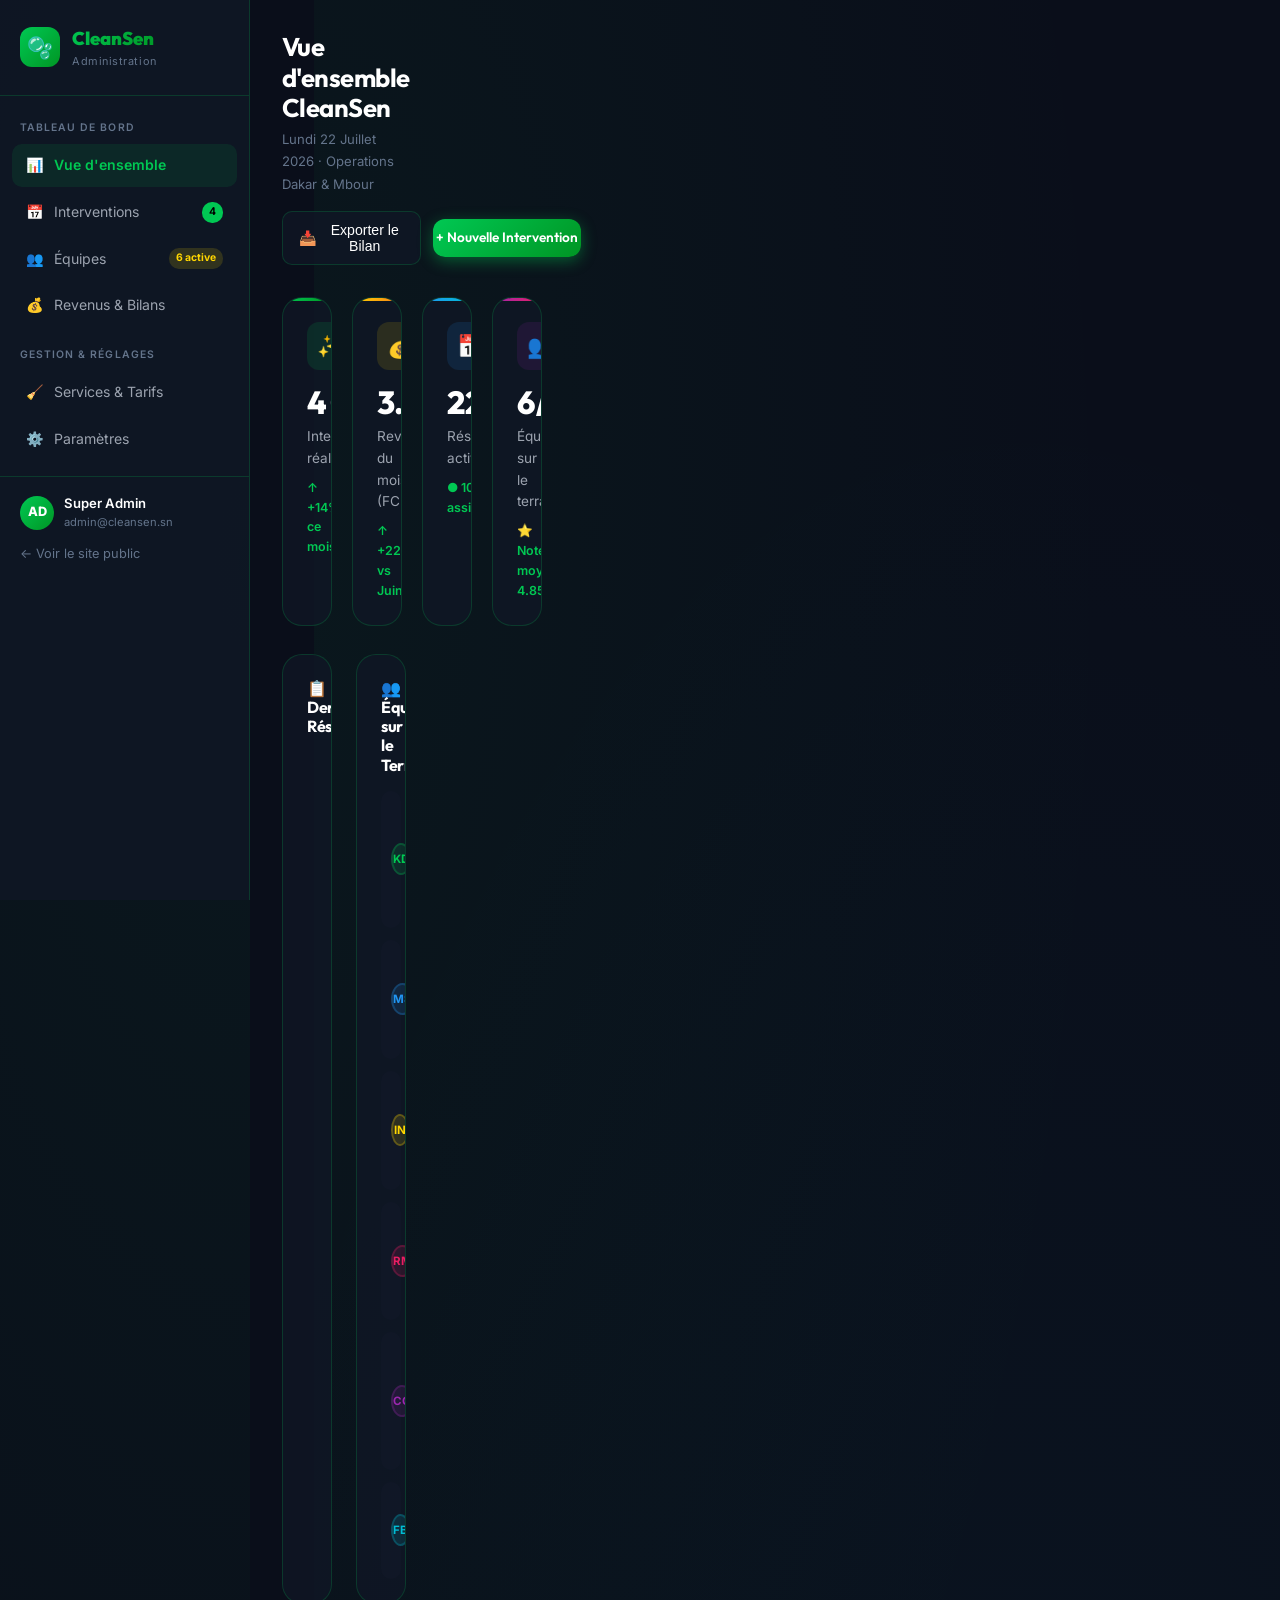
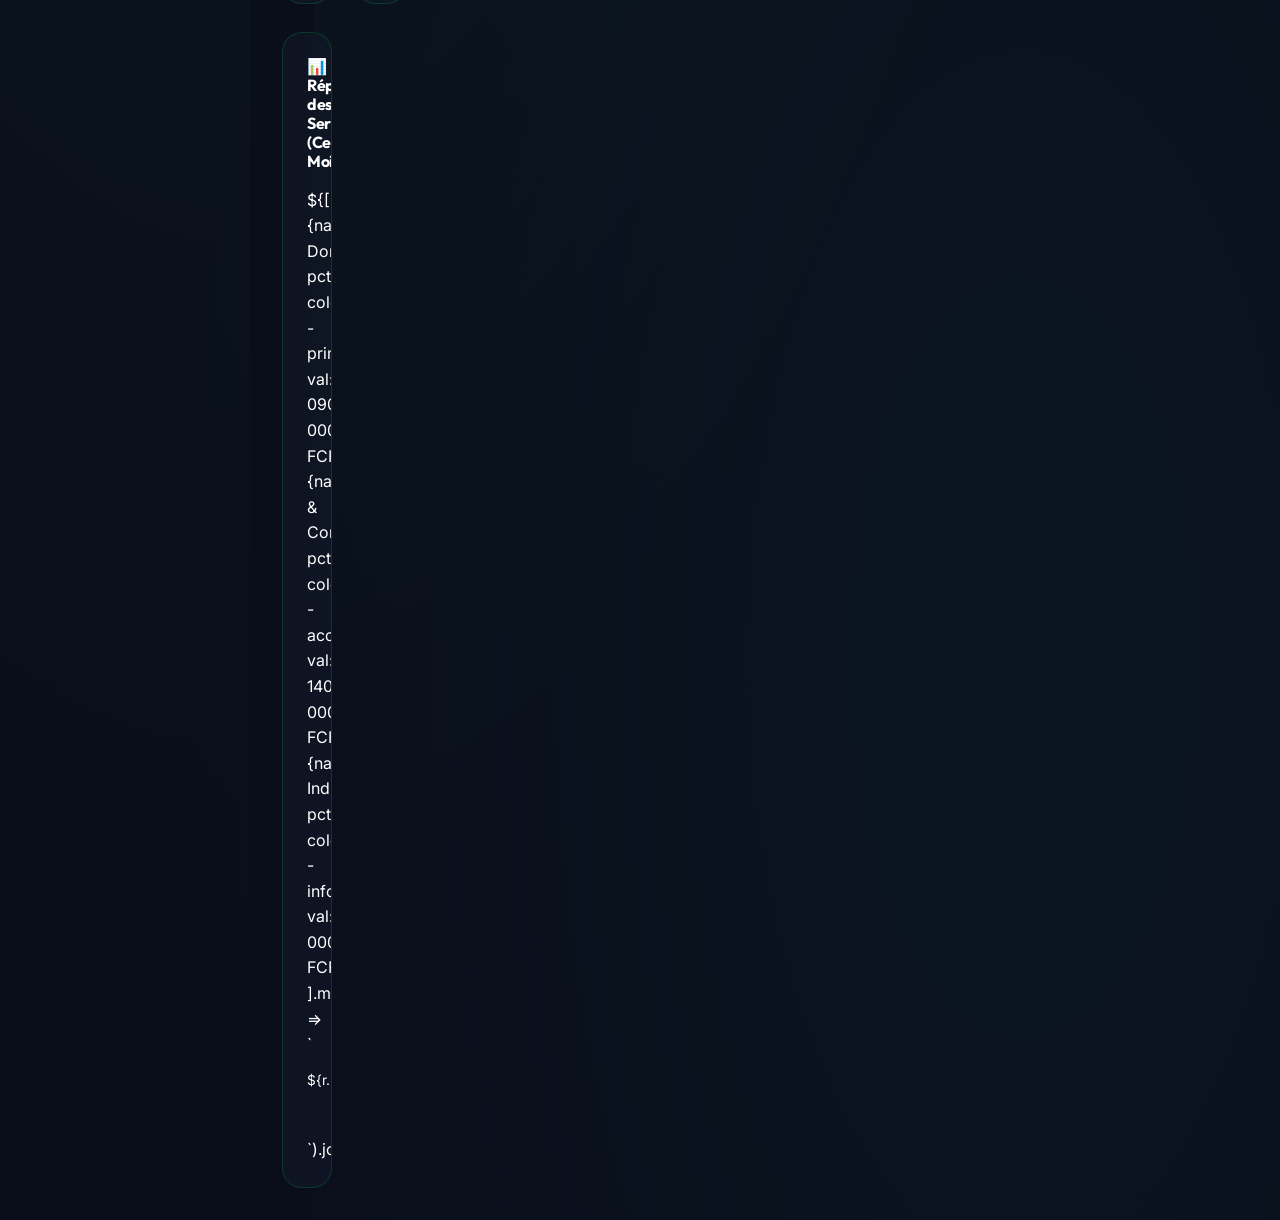
==== admin.html @ e2597f0a "👑 Ajout du Backoffice d'Administration CleanSen (admin.html)" ====
<!DOCTYPE html>
<html lang="fr">
<head>
  <meta charset="UTF-8">
  <meta name="viewport" content="width=device-width, initial-scale=1.0">
  <title>Administration — CleanSen Sénégal</title>
  <meta name="description" content="Panel d'administration CleanSen : gestion des interventions, équipes de nettoyage, réservations et revenus à Dakar et Mbour.">
  <link rel="stylesheet" href="css/style.css">
  <link rel="stylesheet" href="css/animations.css">
  <link rel="stylesheet" href="css/components.css">
  <style>
    :root {
      --primary: #00C853;
      --accent: #FFD600;
      --bg-dark: #0a0e1a;
      --bg-card: rgba(17,24,39,0.7);
      --bg-surface: rgba(17,24,39,0.9);
      --text-primary: #ffffff;
      --text-secondary: #9ca3af;
      --grad-primary: linear-gradient(135deg, #00C853 0%, #009624 100%);
      --grad-gold: linear-gradient(135deg, #FFD600 0%, #F57F17 100%);
      --shadow-glow: 0 0 20px rgba(0, 200, 83, 0.3);
      --border: rgba(0,200,83,0.2);
    }
    body { background-color: var(--bg-dark); color: var(--text-primary); margin: 0; }
  </style>
</head>
<body>
<div class="toast-container" id="toast-container"></div>

<div style="display:grid;grid-template-columns:250px 1fr;min-height:100vh;" class="admin-layout">

  <!-- SIDEBAR ADMIN -->
  <aside style="background:var(--bg-card);border-right:1px solid var(--border);padding:24px 0;position:fixed;top:0;left:0;bottom:0;width:250px;overflow-y:auto;z-index:100;">
    <div style="padding:0 20px 24px;border-bottom:1px solid var(--border);">
      <div style="display:flex;align-items:center;gap:12px;">
        <div style="width:40px;height:40px;background:var(--grad-primary);border-radius:12px;display:flex;align-items:center;justify-content:center;font-size:1.3rem;">🫧</div>
        <div>
          <div style="font-family:var(--font-display);font-weight:900;font-size:1.15rem;background:var(--grad-primary);-webkit-background-clip:text;-webkit-text-fill-color:transparent;background-clip:text;">CleanSen</div>
          <div style="font-size:0.68rem;color:var(--text-muted);letter-spacing:0.05em;">Administration</div>
        </div>
      </div>
    </div>

    <nav style="padding:16px 12px;">
      <div style="font-size:0.65rem;color:var(--text-muted);letter-spacing:0.1em;padding:8px 8px;font-weight:600;">TABLEAU DE BORD</div>
      <ul style="list-style:none;display:flex;flex-direction:column;gap:4px;">
        <li><a href="#" onclick="showAdminTab('overview', this)" id="tab-overview" style="display:flex;align-items:center;gap:10px;padding:10px 14px;border-radius:10px;color:var(--primary);background:rgba(0,200,83,0.1);font-weight:600;font-size:0.88rem;text-decoration:none;">
          <span>📊</span> Vue d'ensemble
        </a></li>
        <li><a href="#" onclick="showAdminTab('reservations', this)" id="tab-reservations" style="display:flex;align-items:center;gap:10px;padding:10px 14px;border-radius:10px;color:var(--text-secondary);font-size:0.88rem;text-decoration:none;">
          <span>📅</span> Interventions
          <span style="margin-left:auto;background:var(--primary);color:#000;font-size:0.65rem;font-weight:700;padding:2px 7px;border-radius:10px;">4</span>
        </a></li>
        <li><a href="#" onclick="showAdminTab('equipes', this)" id="tab-equipes" style="display:flex;align-items:center;gap:10px;padding:10px 14px;border-radius:10px;color:var(--text-secondary);font-size:0.88rem;text-decoration:none;">
          <span>👥</span> Équipes
          <span style="margin-left:auto;background:rgba(255,214,0,0.15);color:var(--accent);font-size:0.65rem;font-weight:700;padding:2px 7px;border-radius:10px;">6 active</span>
        </a></li>
        <li><a href="#" onclick="showAdminTab('revenus', this)" id="tab-revenus" style="display:flex;align-items:center;gap:10px;padding:10px 14px;border-radius:10px;color:var(--text-secondary);font-size:0.88rem;text-decoration:none;">
          <span>💰</span> Revenus & Bilans
        </a></li>
      </ul>

      <div style="font-size:0.65rem;color:var(--text-muted);letter-spacing:0.1em;padding:20px 8px 8px;font-weight:600;">GESTION & RÉGLAGES</div>
      <ul style="list-style:none;display:flex;flex-direction:column;gap:4px;">
        <li><a href="#" onclick="showAdminTab('services', this)" style="display:flex;align-items:center;gap:10px;padding:10px 14px;border-radius:10px;color:var(--text-secondary);font-size:0.88rem;text-decoration:none;">
          <span>🧹</span> Services & Tarifs
        </a></li>
        <li><a href="#" onclick="showAdminTab('parametres', this)" style="display:flex;align-items:center;gap:10px;padding:10px 14px;border-radius:10px;color:var(--text-secondary);font-size:0.88rem;text-decoration:none;">
          <span>⚙️</span> Paramètres
        </a></li>
      </ul>
    </nav>

    <div style="padding:16px 20px;margin-top:auto;border-top:1px solid var(--border);">
      <div style="display:flex;align-items:center;gap:10px;margin-bottom:12px;">
        <div style="width:34px;height:34px;border-radius:50%;background:var(--grad-primary);display:flex;align-items:center;justify-content:center;font-weight:800;font-size:0.8rem;color:white;">AD</div>
        <div>
          <div style="font-size:0.82rem;font-weight:600;">Super Admin</div>
          <div style="font-size:0.7rem;color:var(--text-muted);">admin@cleansen.sn</div>
        </div>
      </div>
      <a href="index.html" style="display:flex;align-items:center;gap:8px;font-size:0.8rem;color:var(--text-muted);text-decoration:none;">← Voir le site public</a>
    </div>
  </aside>

  <!-- CONTENU ADMIN MAIN -->
  <main style="margin-left:250px;padding:32px;background:var(--bg-dark);min-height:100vh;">

    <!-- TOPBAR HEADER -->
    <div style="display:flex;align-items:center;justify-content:space-between;margin-bottom:32px;flex-wrap:wrap;gap:16px;">
      <div>
        <h1 style="font-size:1.6rem;margin-bottom:4px;" id="admin-title">Vue d'ensemble CleanSen</h1>
        <p style="font-size:0.82rem;color:var(--text-muted);" id="admin-date">Lundi 22 Juillet 2026 · Operations Dakar & Mbour</p>
      </div>
      <div style="display:flex;gap:12px;align-items:center;">
        <button onclick="showToast('Rapport PDF généré avec succès !', 'success')" style="background:var(--bg-card);border:1px solid var(--border);border-radius:10px;color:var(--text-primary);cursor:pointer;padding:10px 16px;font-size:0.88rem;display:flex;align-items:center;gap:8px;">
          <span>📥</span> Exporter le Bilan
        </button>
        <a href="reservation.html" class="btn btn-primary btn-sm">+ Nouvelle Intervention</a>
      </div>
    </div>

    <!-- ─── TAB 1: OVERVIEW ─── -->
    <div id="section-overview">

      <!-- KPIS -->
      <div class="grid-4" style="margin-bottom:28px;">
        <div class="stat-card stat-card-green" data-animate>
          <div class="stat-icon" style="background:rgba(0,200,83,0.12);">✨</div>
          <div class="stat-value" data-count="4500">0</div>
          <div class="stat-label">Interventions réalisées</div>
          <div class="stat-trend stat-trend-up">↑ +14% ce mois</div>
        </div>
        <div class="stat-card stat-card-gold" data-animate data-delay="100">
          <div class="stat-icon" style="background:rgba(255,214,0,0.12);">💰</div>
          <div class="stat-value">3.8M</div>
          <div class="stat-label">Revenus du mois (FCFA)</div>
          <div class="stat-trend stat-trend-up">↑ +22% vs Juin</div>
        </div>
        <div class="stat-card stat-card-blue" data-animate data-delay="200">
          <div class="stat-icon" style="background:rgba(33,150,243,0.12);">📅</div>
          <div class="stat-value" data-count="24">0</div>
          <div class="stat-label">Réservations actives</div>
          <div class="stat-trend stat-trend-up">● 100% assignées</div>
        </div>
        <div class="stat-card stat-card-purple" data-animate data-delay="300">
          <div class="stat-icon" style="background:rgba(156,39,176,0.12);">👥</div>
          <div class="stat-value">6/6</div>
          <div class="stat-label">Équipes sur le terrain</div>
          <div class="stat-trend stat-trend-up">⭐ Note moy: 4.85</div>
        </div>
      </div>

      <div style="display:grid;grid-template-columns:2fr 1fr;gap:24px;margin-bottom:28px;">
        
        <!-- TABLE RÉSERVATIONS RÉCENTES -->
        <div class="card card-body">
          <div style="display:flex;align-items:center;justify-content:space-between;margin-bottom:20px;">
            <h3 style="font-size:1rem;">📋 Dernières Réservations</h3>
            <button onclick="showAdminTab('reservations', document.getElementById('tab-reservations'))" class="btn btn-ghost btn-sm">Voir tout →</button>
          </div>
          <div style="overflow-x:auto;">
            <table style="width:100%;border-collapse:collapse;font-size:0.85rem;" id="recent-res-table">
              <thead>
                <tr style="border-bottom:1px solid var(--border);color:var(--text-muted);text-align:left;">
                  <th style="padding:8px;">RÉF</th>
                  <th style="padding:8px;">CLIENT</th>
                  <th style="padding:8px;">SERVICE</th>
                  <th style="padding:8px;">DATE</th>
                  <th style="padding:8px;">ÉQUIPE</th>
                  <th style="padding:8px;">PRIX</th>
                  <th style="padding:8px;">STATUT</th>
                  <th style="padding:8px;">ACTION</th>
                </tr>
              </thead>
              <tbody id="recent-res-tbody"></tbody>
            </table>
          </div>
        </div>

        <!-- STATUT DES ÉQUIPES EN DIRECT -->
        <div class="card card-body">
          <h3 style="font-size:1rem;margin-bottom:16px;">👥 Équipes sur le Terrain</h3>
          <div id="equipes-status-list" style="display:flex;flex-direction:column;gap:12px;"></div>
        </div>
      </div>

      <!-- REVENUS PAR CATÉGORIE -->
      <div class="card card-body">
        <h3 style="font-size:1rem;margin-bottom:16px;">📊 Répartition des Services (Ce Mois)</h3>
        <div style="display:flex;flex-direction:column;gap:12px;">
          ${[
            {name:'Nettoyage Domicile', pct:55, color:'var(--primary)', val:'2 090 000 FCFA'},
            {name:'Bureaux & Commerces', pct:30, color:'var(--accent)', val:'1 140 000 FCFA'},
            {name:'Sites Industriels', pct:15, color:'var(--info)', val:'570 000 FCFA'},
          ].map(r => `
            <div>
              <div style="display:flex;justify-content:space-between;font-size:0.85rem;margin-bottom:4px;">
                <span>${r.name}</span>
                <span style="font-weight:700;">${r.val} (${r.pct}%)</span>
              </div>
              <div style="height:8px;background:var(--bg-surface);border-radius:4px;overflow:hidden;">
                <div style="height:100%;width:${r.pct}%;background:${r.color};border-radius:4px;transition:width 1s ease;"></div>
              </div>
            </div>
          `).join('')}
        </div>
      </div>
    </div>

    <!-- ─── TAB 2: INTERVENTIONS / RÉSERVATIONS ─── -->
    <div id="section-reservations" style="display:none;">
      <div style="display:flex;align-items:center;justify-content:space-between;margin-bottom:20px;flex-wrap:wrap;gap:12px;">
        <div style="display:flex;gap:10px;flex-wrap:wrap;">
          <button class="filter-chip active" onclick="filterAdminRes('all', this)">Toutes</button>
          <button class="filter-chip" onclick="filterAdminRes('confirme', this)">✅ Confirmées</button>
          <button class="filter-chip" onclick="filterAdminRes('en_attente', this)">⏳ En attente</button>
          <button class="filter-chip" onclick="filterAdminRes('en_cours', this)">🔄 En cours</button>
          <button class="filter-chip" onclick="filterAdminRes('termine', this)">🏆 Terminées</button>
        </div>
        <input type="text" class="form-control" placeholder="🔍 Rechercher client, réf, adresse..." style="width:240px;font-size:0.85rem;padding:8px 14px;" oninput="searchAdminRes(this.value)">
      </div>

      <div class="card" style="overflow:hidden;">
        <div style="overflow-x:auto;">
          <table style="width:100%;border-collapse:collapse;font-size:0.85rem;">
            <thead style="background:var(--bg-surface);">
              <tr style="text-align:left;color:var(--text-muted);">
                <th style="padding:12px 16px;">RÉFÉRENCE</th>
                <th style="padding:12px 16px;">CLIENT & TEL</th>
                <th style="padding:12px 16px;">SERVICE</th>
                <th style="padding:12px 16px;">DATE & HEURE</th>
                <th style="padding:12px 16px;">LOCALISATION</th>
                <th style="padding:12px 16px;">ÉQUIPE ASSIGNÉE</th>
                <th style="padding:12px 16px;">MONTANT</th>
                <th style="padding:12px 16px;">STATUT</th>
                <th style="padding:12px 16px;">ACTIONS</th>
              </tr>
            </thead>
            <tbody id="all-res-tbody"></tbody>
          </table>
        </div>
      </div>
    </div>

    <!-- ─── TAB 3: ÉQUIPES ─── -->
    <div id="section-equipes" style="display:none;">
      <div style="display:flex;justify-content:space-between;align-items:center;margin-bottom:20px;">
        <h3 style="font-size:1.1rem;">👥 Gestion des Équipes de Nettoyage</h3>
        <button onclick="showToast('Modal d\'ajout d\'équipe ouvert','info')" class="btn btn-primary btn-sm">+ Nouvelle Équipe</button>
      </div>
      <div class="grid-3" id="admin-equipes-grid"></div>
    </div>

    <!-- ─── TAB 4: REVENUS ─── -->
    <div id="section-revenus" style="display:none;">
      <div class="grid-3" style="margin-bottom:24px;">
        <div class="card card-body text-center">
          <div style="font-size:2rem;margin-bottom:8px;">💰</div>
          <div style="font-size:1.8rem;font-weight:900;color:var(--primary);">3 800 000 FCFA</div>
          <div style="font-size:0.82rem;color:var(--text-muted);">Revenus Juillet 2026</div>
        </div>
        <div class="card card-body text-center">
          <div style="font-size:2rem;margin-bottom:8px;">📈</div>
          <div style="font-size:1.8rem;font-weight:900;color:var(--accent);">24 500 000 FCFA</div>
          <div style="font-size:0.82rem;color:var(--text-muted);">Cumul Année 2026</div>
        </div>
        <div class="card card-body text-center">
          <div style="font-size:2rem;margin-bottom:8px;">🎯</div>
          <div style="font-size:1.8rem;font-weight:900;color:var(--info);">45 000 FCFA</div>
          <div style="font-size:0.82rem;color:var(--text-muted);">Panier Moyen par Client</div>
        </div>
      </div>
      <div class="card card-body">
        <h3 style="font-size:1rem;margin-bottom:16px;">Revenus Mensuels (2026)</h3>
        <div style="display:flex;align-items:flex-end;gap:12px;height:180px;padding-top:20px;">
          ${[2.1,2.8,3.2,3.5,3.6,3.4,3.8].map((v,i)=>`
            <div style="flex:1;display:flex;flex-direction:column;align-items:center;gap:6px;">
              <div style="font-size:0.72rem;color:var(--text-muted);font-weight:700;">${v}M</div>
              <div style="width:100%;height:${(v/4)*100}%;background:var(--grad-primary);border-radius:6px 6px 0 0;min-height:10px;"></div>
              <div style="font-size:0.72rem;color:var(--text-muted);">${['Jan','Fév','Mar','Avr','Mai','Jun','Jul'][i]}</div>
            </div>
          `).join('')}
        </div>
      </div>
    </div>

    <!-- TAB PLACEHOLDERS -->
    <div id="section-services" style="display:none;text-align:center;padding:60px;">
      <div style="font-size:3rem;margin-bottom:12px;">🧹</div>
      <h3>Gestion des Services & Tarifs</h3>
      <p style="color:var(--text-muted);">Catalogue des 21 services et formules d'abonnement</p>
    </div>
    <div id="section-parametres" style="display:none;text-align:center;padding:60px;">
      <div style="font-size:3rem;margin-bottom:12px;">⚙️</div>
      <h3>Paramètres Système CleanSen</h3>
      <p style="color:var(--text-muted);">Horaires d'ouverture, notifications WhatsApp et intégration API</p>
    </div>

  </main>
</div>

<script src="js/app.js"></script>
<script>
  let adminResList = [
    { id:'RES-001', client:'Seynabou Ndiaye', tel:'+221 77 123 45 67', service:'Ménage Standard', date:'28/07/2026', heure:'09:00', adresse:'Almadies, Villa 12', ville:'Dakar', equipe:'Khady Diallo', montant:15000, statut:'confirme' },
    { id:'RES-002', client:'Seynabou Ndiaye', tel:'+221 77 123 45 67', service:'Nettoyage en profondeur', date:'30/07/2026', heure:'08:00', adresse:'Sacré-Cœur 3, Apt 4B', ville:'Dakar', equipe:'Mariama Sow', montant:28000, statut:'en_attente' },
    { id:'RES-003', client:'Moussa Traoré', tel:'+221 77 987 65 43', service:'Dégraissage Cuisine Pro', date:'26/07/2026', heure:'14:00', adresse:'Plateau, Imm. Magal', ville:'Dakar', equipe:'Fatou Badji', montant:22000, statut:'en_cours' },
    { id:'RES-004', client:'Oumar Ba', tel:'+221 76 555 44 33', service:'Fin de chantier Villa', date:'24/07/2026', heure:'08:00', adresse:'Saly Portudal', ville:'Mbour', equipe:'Cheikh Gueye', montant:45000, statut:'termine' },
    { id:'RES-005', client:'Bineta Sall', tel:'+221 70 333 22 11', service:'Lavage de Vitres', date:'29/07/2026', heure:'11:00', adresse:'Mermoz, Rue 10', ville:'Dakar', equipe:'Khady Diallo', montant:8000, statut:'confirme' },
  ];

  function showAdminTab(name, linkEl) {
    ['overview','reservations','equipes','revenus','services','parametres'].forEach(s => {
      const el = document.getElementById(`section-${s}`);
      if(el) el.style.display = 'none';
    });
    const target = document.getElementById(`section-${name}`);
    if(target) target.style.display = 'block';

    document.querySelectorAll('aside nav a').forEach(a => {
      a.style.background = '';
      a.style.color = 'var(--text-secondary)';
      a.style.fontWeight = '400';
    });
    if(linkEl) {
      linkEl.style.background = 'rgba(0,200,83,0.1)';
      linkEl.style.color = 'var(--primary)';
      linkEl.style.fontWeight = '600';
    }

    const titles = { overview:"Vue d'ensemble CleanSen", reservations:"Gestion des Interventions", equipes:"Gestion des Équipes", revenus:"Bilans & Revenus", services:"Services & Tarifs", parametres:"Paramètres Système" };
    document.getElementById('admin-title').textContent = titles[name] || name;

    if(name === 'overview') renderOverview();
    if(name === 'reservations') renderAllRes('all');
    if(name === 'equipes') renderAdminEquipes();
  }

  function renderOverview() {
    renderRecentResTable();
    renderEquipesStatus();
  }

  function renderRecentResTable() {
    const tbody = document.getElementById('recent-res-tbody');
    tbody.innerHTML = adminResList.slice(0,4).map(r => {
      const st = getStatutBadge(r.statut);
      return `
        <tr style="border-bottom:1px solid var(--border);">
          <td style="padding:10px 8px;font-weight:700;color:var(--primary);">${r.id}</td>
          <td style="padding:10px 8px;">${r.client}</td>
          <td style="padding:10px 8px;">${r.service}</td>
          <td style="padding:10px 8px;color:var(--text-muted);">${r.date}</td>
          <td style="padding:10px 8px;">${r.equipe}</td>
          <td style="padding:10px 8px;font-weight:700;">${r.montant.toLocaleString('fr-SN')} FCFA</td>
          <td style="padding:10px 8px;"><span class="badge ${st.cls}" style="font-size:0.68rem;">${st.label}</span></td>
          <td style="padding:10px 8px;">
            <button class="btn btn-ghost btn-sm" style="padding:2px 8px;font-size:0.72rem;" onclick="showToast('Changement statut pour ${r.id}','info')">⚙️</button>
          </td>
        </tr>
      `;
    }).join('');
  }

  function renderEquipesStatus() {
    const container = document.getElementById('equipes-status-list');
    container.innerHTML = EQUIPES.map(e => `
      <div style="display:flex;align-items:center;justify-content:space-between;padding:10px;background:var(--bg-surface);border-radius:10px;">
        <div style="display:flex;align-items:center;gap:10px;">
          <div style="width:32px;height:32px;border-radius:50%;background:${e.couleur}20;border:2px solid ${e.couleur}40;display:flex;align-items:center;justify-content:center;font-weight:700;font-size:0.72rem;color:${e.couleur};">${e.initiales}</div>
          <div>
            <div style="font-weight:600;font-size:0.85rem;">${e.nom}</div>
            <div style="font-size:0.72rem;color:var(--text-muted);">${e.ville} · ${e.role}</div>
          </div>
        </div>
        <button onclick="toggleEquipeDispo(${e.id}, this)" class="badge ${e.disponible?'badge-green':'badge-gray'}" style="cursor:pointer;border:none;">
          ${e.disponible ? '● En ligne' : '○ En pause'}
        </button>
      </div>
    `).join('');
  }

  function toggleEquipeDispo(id, btn) {
    const eq = EQUIPES.find(x => x.id === id);
    if(eq) {
      eq.disponible = !eq.disponible;
      btn.className = `badge ${eq.disponible?'badge-green':'badge-gray'}`;
      btn.textContent = eq.disponible ? '● En ligne' : '○ En pause';
      showToast(`${eq.nom} est maintenant ${eq.disponible?'En ligne':'En pause'}`, 'info');
    }
  }

  function renderAllRes(filtre='all') {
    const tbody = document.getElementById('all-res-tbody');
    const filtered = filtre === 'all' ? adminResList : adminResList.filter(r => r.statut === filtre);

    tbody.innerHTML = filtered.map(r => {
      const st = getStatutBadge(r.statut);
      return `
        <tr style="border-bottom:1px solid var(--border);">
          <td style="padding:12px 16px;font-weight:700;color:var(--primary);">${r.id}</td>
          <td style="padding:12px 16px;">
            <div style="font-weight:600;">${r.client}</div>
            <div style="font-size:0.72rem;color:var(--text-muted);">${r.tel}</div>
          </td>
          <td style="padding:12px 16px;">${r.service}</td>
          <td style="padding:12px 16px;color:var(--text-secondary);">${r.date} à ${r.heure}</td>
          <td style="padding:12px 16px;font-size:0.8rem;color:var(--text-muted);">${r.adresse} (${r.ville})</td>
          <td style="padding:12px 16px;font-weight:600;">${r.equipe}</td>
          <td style="padding:12px 16px;font-weight:700;">${r.montant.toLocaleString('fr-SN')} FCFA</td>
          <td style="padding:12px 16px;"><span class="badge ${st.cls}" style="font-size:0.7rem;">${st.label}</span></td>
          <td style="padding:12px 16px;">
            <div style="display:flex;gap:6px;">
              <button onclick="changeStatutRes('${r.id}', 'confirme')" class="btn btn-primary btn-sm" style="padding:4px 8px;font-size:0.7rem;">✓</button>
              <button onclick="changeStatutRes('${r.id}', 'termine')" class="btn btn-gold btn-sm" style="padding:4px 8px;font-size:0.7rem;">🏆</button>
            </div>
          </td>
        </tr>
      `;
    }).join('');
  }

  function filterAdminRes(filtre, btn) {
    document.querySelectorAll('#section-reservations .filter-chip').forEach(c => c.classList.remove('active'));
    btn.classList.add('active');
    renderAllRes(filtre);
  }

  function searchAdminRes(query) {
    const q = query.toLowerCase();
    const filtered = adminResList.filter(r =>
      r.client.toLowerCase().includes(q) ||
      r.id.toLowerCase().includes(q) ||
      r.service.toLowerCase().includes(q) ||
      r.adresse.toLowerCase().includes(q)
    );
    const tbody = document.getElementById('all-res-tbody');
    tbody.innerHTML = filtered.map(r => {
      const st = getStatutBadge(r.statut);
      return `<tr style="border-bottom:1px solid var(--border);"><td style="padding:12px 16px;">${r.id}</td><td style="padding:12px 16px;">${r.client}</td><td style="padding:12px 16px;">${r.service}</td><td style="padding:12px 16px;">${r.date}</td><td style="padding:12px 16px;">${r.adresse}</td><td style="padding:12px 16px;">${r.equipe}</td><td style="padding:12px 16px;">${r.montant.toLocaleString('fr-SN')} FCFA</td><td style="padding:12px 16px;"><span class="badge ${st.cls}">${st.label}</span></td><td style="padding:12px 16px;">✓</td></tr>`;
    }).join('');
  }

  function changeStatutRes(id, newStatut) {
    const r = adminResList.find(x => x.id === id);
    if(r) {
      r.statut = newStatut;
      renderAllRes();
      showToast(`Réservation ${id} mise à jour en '${newStatut}'`, 'success');
    }
  }

  function renderAdminEquipes() {
    const grid = document.getElementById('admin-equipes-grid');
    grid.innerHTML = EQUIPES.map(e => `
      <div class="card card-body">
        <div style="display:flex;align-items:center;gap:12px;margin-bottom:12px;">
          <div style="width:48px;height:48px;border-radius:50%;background:${e.couleur}20;border:2px solid ${e.couleur}40;display:flex;align-items:center;justify-content:center;font-weight:800;font-size:1rem;color:${e.couleur};">${e.initiales}</div>
          <div>
            <div style="font-weight:700;font-size:0.95rem;">${e.nom}</div>
            <div style="font-size:0.78rem;color:var(--primary);">${e.role}</div>
            <div style="font-size:0.72rem;color:var(--text-muted);">📍 ${e.ville} (${e.quartier})</div>
          </div>
        </div>
        <div style="display:flex;justify-content:space-between;margin-bottom:12px;font-size:0.8rem;background:var(--bg-surface);padding:8px 12px;border-radius:8px;">
          <span>⭐ ${e.note} (${e.avis} avis)</span>
          <span><b>${e.interventions}</b> missions</span>
        </div>
        <div style="display:flex;gap:8px;">
          <button onclick="showToast('Modification ouverte','info')" class="btn btn-ghost btn-sm" style="flex:1;justify-content:center;">⚙️ Gérer</button>
          <button onclick="toggleEquipeDispo(${e.id}, this)" class="btn btn-primary btn-sm">${e.disponible?'En ligne':'En pause'}</button>
        </div>
      </div>
    `).join('');
  }

  // Init
  renderOverview();
</script>
</body>
</html>
---- css/style.css ----
/* ============================================
   SenArtisan — Design System Global
   Palette inspirée du Sénégal : Vert, Or, Blanc
   ============================================ */

@import url('https://fonts.googleapis.com/css2?family=Outfit:wght@300;400;500;600;700;800;900&family=Inter:wght@300;400;500;600;700&display=swap');

/* ─── VARIABLES ─── */
:root {
  /* Couleurs primaires */
  --green-50:  #f0fdf4;
  --green-100: #dcfce7;
  --green-200: #bbf7d0;
  --green-400: #4ade80;
  --green-500: #22c55e;
  --green-600: #16a34a;
  --green-700: #15803d;
  --green-800: #166534;
  --green-900: #14532d;

  /* Couleurs accent (or chaud) */
  --gold-100: #fef9c3;
  --gold-200: #fef08a;
  --gold-400: #facc15;
  --gold-500: #eab308;
  --gold-600: #ca8a04;
  --gold-700: #a16207;

  /* Couleurs sémantiques */
  --primary:       #00C853;
  --primary-dark:  #009624;
  --primary-light: #5efc82;
  --accent:        #FFD600;
  --accent-dark:   #c7a500;
  --danger:        #ff4757;
  --warning:       #ffa502;
  --info:          #2196F3;
  --success:       #00C853;

  /* Fond & surfaces */
  --bg-dark:       #0a0e1a;
  --bg-card:       #111827;
  --bg-card-hover: #1a2235;
  --bg-surface:    #162032;
  --bg-input:      #1e2a3a;

  /* Texte */
  --text-primary:   #f0f4ff;
  --text-secondary: #94a3b8;
  --text-muted:     #64748b;
  --text-inverse:   #0a0e1a;

  /* Bordures */
  --border:         rgba(255,255,255,0.08);
  --border-hover:   rgba(0,200,83,0.4);
  --border-focus:   rgba(0,200,83,0.8);

  /* Glassmorphism */
  --glass-bg:      rgba(17, 24, 39, 0.7);
  --glass-border:  rgba(255, 255, 255, 0.1);
  --glass-blur:    blur(20px);

  /* Gradients */
  --grad-primary: linear-gradient(135deg, #00C853 0%, #00BCD4 100%);
  --grad-gold:    linear-gradient(135deg, #FFD600 0%, #FF6D00 100%);
  --grad-dark:    linear-gradient(180deg, #0a0e1a 0%, #0d1526 100%);
  --grad-card:    linear-gradient(135deg, rgba(0,200,83,0.08) 0%, rgba(0,188,212,0.05) 100%);
  --grad-hero:    linear-gradient(135deg, #00391A 0%, #00212A 50%, #0a0e1a 100%);

  /* Ombres */
  --shadow-sm:  0 2px 8px rgba(0,0,0,0.3);
  --shadow-md:  0 8px 24px rgba(0,0,0,0.4);
  --shadow-lg:  0 20px 60px rgba(0,0,0,0.5);
  --shadow-glow: 0 0 30px rgba(0,200,83,0.3);
  --shadow-gold: 0 0 30px rgba(255,214,0,0.3);

  /* Typographie */
  --font-display: 'Outfit', sans-serif;
  --font-body:    'Inter', sans-serif;

  /* Spacing */
  --space-1:  4px;
  --space-2:  8px;
  --space-3:  12px;
  --space-4:  16px;
  --space-5:  20px;
  --space-6:  24px;
  --space-8:  32px;
  --space-10: 40px;
  --space-12: 48px;
  --space-16: 64px;
  --space-20: 80px;
  --space-24: 96px;

  /* Rayons */
  --radius-sm:  6px;
  --radius-md:  12px;
  --radius-lg:  20px;
  --radius-xl:  32px;
  --radius-full: 9999px;

  /* Transitions */
  --transition-fast:   all 0.15s ease;
  --transition-base:   all 0.3s ease;
  --transition-slow:   all 0.5s ease;
  --transition-spring: all 0.4s cubic-bezier(0.34, 1.56, 0.64, 1);
}

/* ─── RESET ─── */
*, *::before, *::after {
  margin: 0;
  padding: 0;
  box-sizing: border-box;
}

html {
  scroll-behavior: smooth;
  font-size: 16px;
}

body {
  font-family: var(--font-body);
  background: var(--bg-dark);
  color: var(--text-primary);
  line-height: 1.6;
  min-height: 100vh;
  overflow-x: hidden;
  background-image:
    radial-gradient(ellipse at 20% 20%, rgba(0,200,83,0.05) 0%, transparent 60%),
    radial-gradient(ellipse at 80% 80%, rgba(0,188,212,0.04) 0%, transparent 60%);
}

/* ─── SCROLLBAR ─── */
::-webkit-scrollbar { width: 6px; }
::-webkit-scrollbar-track { background: var(--bg-dark); }
::-webkit-scrollbar-thumb {
  background: var(--green-700);
  border-radius: var(--radius-full);
}
::-webkit-scrollbar-thumb:hover { background: var(--primary); }

/* ─── TYPOGRAPHIE ─── */
h1, h2, h3, h4, h5, h6 {
  font-family: var(--font-display);
  font-weight: 700;
  line-height: 1.2;
  letter-spacing: -0.02em;
}

h1 { font-size: clamp(2rem, 5vw, 4rem); }
h2 { font-size: clamp(1.5rem, 3vw, 2.5rem); }
h3 { font-size: clamp(1.1rem, 2vw, 1.5rem); }
h4 { font-size: 1.125rem; }

p { color: var(--text-secondary); line-height: 1.7; }
a { color: var(--primary); text-decoration: none; transition: var(--transition-fast); }
a:hover { color: var(--primary-light); }
img { display: block; max-width: 100%; }

/* ─── LAYOUT ─── */
.container {
  width: 100%;
  max-width: 1280px;
  margin: 0 auto;
  padding: 0 var(--space-6);
}

.section {
  padding: var(--space-20) 0;
}

.section-header {
  text-align: center;
  margin-bottom: var(--space-12);
}

.section-label {
  display: inline-block;
  font-size: 0.75rem;
  font-weight: 600;
  letter-spacing: 0.15em;
  text-transform: uppercase;
  color: var(--primary);
  background: rgba(0,200,83,0.1);
  border: 1px solid rgba(0,200,83,0.2);
  padding: var(--space-1) var(--space-3);
  border-radius: var(--radius-full);
  margin-bottom: var(--space-4);
}

.section-title {
  font-size: clamp(1.75rem, 3vw, 2.5rem);
  margin-bottom: var(--space-4);
  background: linear-gradient(135deg, #f0f4ff 0%, #94a3b8 100%);
  -webkit-background-clip: text;
  -webkit-text-fill-color: transparent;
  background-clip: text;
}

.section-subtitle {
  color: var(--text-secondary);
  max-width: 600px;
  margin: 0 auto;
  font-size: 1.05rem;
}

/* ─── GRID ─── */
.grid-2 { display: grid; grid-template-columns: repeat(2, 1fr); gap: var(--space-6); }
.grid-3 { display: grid; grid-template-columns: repeat(3, 1fr); gap: var(--space-6); }
.grid-4 { display: grid; grid-template-columns: repeat(4, 1fr); gap: var(--space-5); }
.grid-auto { display: grid; grid-template-columns: repeat(auto-fill, minmax(280px, 1fr)); gap: var(--space-6); }

@media (max-width: 1024px) { .grid-4 { grid-template-columns: repeat(2, 1fr); } }
@media (max-width: 768px) {
  .grid-2, .grid-3, .grid-4 { grid-template-columns: 1fr; }
  .container { padding: 0 var(--space-4); }
}

/* ─── FLEX ─── */
.flex { display: flex; }
.flex-center { display: flex; align-items: center; justify-content: center; }
.flex-between { display: flex; align-items: center; justify-content: space-between; }
.flex-col { display: flex; flex-direction: column; }
.gap-2 { gap: var(--space-2); }
.gap-3 { gap: var(--space-3); }
.gap-4 { gap: var(--space-4); }
.gap-6 { gap: var(--space-6); }

/* ─── BOUTONS ─── */
.btn {
  display: inline-flex;
  align-items: center;
  justify-content: center;
  gap: var(--space-2);
  font-family: var(--font-display);
  font-weight: 600;
  font-size: 0.95rem;
  padding: var(--space-3) var(--space-6);
  border-radius: var(--radius-md);
  border: none;
  cursor: pointer;
  transition: var(--transition-spring);
  position: relative;
  overflow: hidden;
  white-space: nowrap;
  text-decoration: none;
}

.btn::before {
  content: '';
  position: absolute;
  inset: 0;
  background: rgba(255,255,255,0.1);
  opacity: 0;
  transition: var(--transition-fast);
}

.btn:hover::before { opacity: 1; }
.btn:active { transform: scale(0.97); }

.btn-primary {
  background: var(--grad-primary);
  color: white;
  box-shadow: 0 4px 15px rgba(0,200,83,0.4);
}
.btn-primary:hover {
  transform: translateY(-2px);
  box-shadow: 0 8px 25px rgba(0,200,83,0.5);
  color: white;
}

.btn-gold {
  background: var(--grad-gold);
  color: #1a1a1a;
  box-shadow: 0 4px 15px rgba(255,214,0,0.4);
}
.btn-gold:hover {
  transform: translateY(-2px);
  box-shadow: 0 8px 25px rgba(255,214,0,0.5);
  color: #1a1a1a;
}

.btn-outline {
  background: transparent;
  color: var(--primary);
  border: 1.5px solid var(--primary);
}
.btn-outline:hover {
  background: rgba(0,200,83,0.1);
  transform: translateY(-2px);
  color: var(--primary-light);
}

.btn-ghost {
  background: var(--glass-bg);
  color: var(--text-primary);
  border: 1px solid var(--glass-border);
  backdrop-filter: var(--glass-blur);
}
.btn-ghost:hover {
  border-color: var(--border-hover);
  transform: translateY(-2px);
  color: var(--text-primary);
}

.btn-sm { padding: var(--space-2) var(--space-4); font-size: 0.85rem; }
.btn-lg { padding: var(--space-4) var(--space-8); font-size: 1.05rem; border-radius: var(--radius-lg); }
.btn-xl { padding: var(--space-5) var(--space-10); font-size: 1.1rem; border-radius: var(--radius-lg); }

/* ─── CARTES ─── */
.card {
  background: var(--bg-card);
  border: 1px solid var(--border);
  border-radius: var(--radius-lg);
  transition: var(--transition-base);
  overflow: hidden;
  position: relative;
}

.card:hover {
  border-color: rgba(0,200,83,0.3);
  transform: translateY(-4px);
  box-shadow: var(--shadow-md);
}

.card-glass {
  background: var(--glass-bg);
  backdrop-filter: var(--glass-blur);
  border: 1px solid var(--glass-border);
  border-radius: var(--radius-lg);
}

.card-body { padding: var(--space-6); }
.card-footer { padding: var(--space-4) var(--space-6); border-top: 1px solid var(--border); }

/* ─── BADGES ─── */
.badge {
  display: inline-flex;
  align-items: center;
  gap: 4px;
  font-size: 0.72rem;
  font-weight: 600;
  padding: 3px 10px;
  border-radius: var(--radius-full);
  white-space: nowrap;
}

.badge-green  { background: rgba(0,200,83,0.15);  color: #4ade80; border: 1px solid rgba(0,200,83,0.25); }
.badge-gold   { background: rgba(255,214,0,0.15);  color: #FFD600; border: 1px solid rgba(255,214,0,0.25); }
.badge-blue   { background: rgba(33,150,243,0.15); color: #60a5fa; border: 1px solid rgba(33,150,243,0.25); }
.badge-red    { background: rgba(255,71,87,0.15);  color: #f87171; border: 1px solid rgba(255,71,87,0.25); }
.badge-gray   { background: rgba(148,163,184,0.1); color: #94a3b8; border: 1px solid rgba(148,163,184,0.15); }

/* ─── INPUTS ─── */
.form-group { display: flex; flex-direction: column; gap: var(--space-2); }

.form-label {
  font-size: 0.85rem;
  font-weight: 600;
  color: var(--text-secondary);
  letter-spacing: 0.02em;
}

.form-control {
  background: var(--bg-input);
  border: 1.5px solid var(--border);
  border-radius: var(--radius-md);
  color: var(--text-primary);
  font-family: var(--font-body);
  font-size: 0.95rem;
  padding: var(--space-3) var(--space-4);
  transition: var(--transition-base);
  width: 100%;
  outline: none;
}

.form-control::placeholder { color: var(--text-muted); }

.form-control:focus {
  border-color: var(--border-focus);
  box-shadow: 0 0 0 3px rgba(0,200,83,0.15);
}

select.form-control { cursor: pointer; }

textarea.form-control {
  resize: vertical;
  min-height: 120px;
}

/* ─── AVATARS ─── */
.avatar {
  border-radius: var(--radius-full);
  object-fit: cover;
  flex-shrink: 0;
}
.avatar-sm  { width: 32px; height: 32px; }
.avatar-md  { width: 48px; height: 48px; }
.avatar-lg  { width: 64px; height: 64px; }
.avatar-xl  { width: 96px; height: 96px; }

.avatar-placeholder {
  background: var(--grad-primary);
  display: flex;
  align-items: center;
  justify-content: center;
  font-weight: 700;
  color: white;
  font-family: var(--font-display);
}

/* ─── ÉTOILES ─── */
.stars {
  display: inline-flex;
  gap: 2px;
  color: var(--accent);
  font-size: 0.85rem;
}

.rating-text {
  color: var(--text-secondary);
  font-size: 0.8rem;
  margin-left: 4px;
}

/* ─── DIVIDERS ─── */
.divider {
  height: 1px;
  background: var(--border);
  margin: var(--space-6) 0;
}

.divider-label {
  display: flex;
  align-items: center;
  gap: var(--space-3);
  color: var(--text-muted);
  font-size: 0.85rem;
}
.divider-label::before,
.divider-label::after {
  content: '';
  flex: 1;
  height: 1px;
  background: var(--border);
}

/* ─── NAVBAR ─── */
.navbar {
  position: fixed;
  top: 0;
  left: 0;
  right: 0;
  z-index: 1000;
  padding: var(--space-4) 0;
  transition: var(--transition-base);
}

.navbar.scrolled {
  background: var(--glass-bg);
  backdrop-filter: var(--glass-blur);
  border-bottom: 1px solid var(--glass-border);
  box-shadow: var(--shadow-sm);
  padding: var(--space-3) 0;
}

.navbar-inner {
  display: flex;
  align-items: center;
  justify-content: space-between;
  gap: var(--space-8);
}

.nav-logo {
  display: flex;
  align-items: center;
  gap: var(--space-3);
  text-decoration: none;
}

.nav-logo-icon {
  width: 40px;
  height: 40px;
  background: var(--grad-primary);
  border-radius: var(--radius-md);
  display: flex;
  align-items: center;
  justify-content: center;
  font-size: 1.3rem;
  box-shadow: var(--shadow-glow);
}

.nav-logo-text {
  font-family: var(--font-display);
  font-weight: 800;
  font-size: 1.3rem;
  background: var(--grad-primary);
  -webkit-background-clip: text;
  -webkit-text-fill-color: transparent;
  background-clip: text;
}

.nav-logo-sub {
  font-size: 0.6rem;
  color: var(--text-muted);
  letter-spacing: 0.1em;
  text-transform: uppercase;
  display: block;
  margin-top: -2px;
  -webkit-text-fill-color: var(--text-muted);
}

.nav-links {
  display: flex;
  align-items: center;
  gap: var(--space-6);
  list-style: none;
}

.nav-links a {
  color: var(--text-secondary);
  font-weight: 500;
  font-size: 0.92rem;
  transition: var(--transition-fast);
  position: relative;
}

.nav-links a::after {
  content: '';
  position: absolute;
  bottom: -4px;
  left: 0;
  width: 0;
  height: 2px;
  background: var(--primary);
  transition: var(--transition-base);
  border-radius: 2px;
}

.nav-links a:hover { color: var(--text-primary); }
.nav-links a:hover::after,
.nav-links a.active::after { width: 100%; }
.nav-links a.active { color: var(--primary); }

.nav-actions { display: flex; align-items: center; gap: var(--space-3); }

.mobile-menu-btn {
  display: none;
  background: none;
  border: none;
  color: var(--text-primary);
  cursor: pointer;
  font-size: 1.5rem;
  padding: var(--space-2);
}

@media (max-width: 768px) {
  .nav-links { display: none; }
  .mobile-menu-btn { display: block; }
}

/* ─── FOOTER ─── */
.footer {
  background: var(--bg-card);
  border-top: 1px solid var(--border);
  padding: var(--space-20) 0 var(--space-8);
}

.footer-grid {
  display: grid;
  grid-template-columns: 2fr 1fr 1fr 1fr;
  gap: var(--space-8);
  margin-bottom: var(--space-12);
}

.footer-brand p {
  margin: var(--space-4) 0 var(--space-6);
  max-width: 280px;
  font-size: 0.9rem;
}

.footer-title {
  font-family: var(--font-display);
  font-weight: 700;
  font-size: 0.9rem;
  color: var(--text-primary);
  margin-bottom: var(--space-4);
  letter-spacing: 0.02em;
}

.footer-links { list-style: none; display: flex; flex-direction: column; gap: var(--space-3); }
.footer-links a {
  color: var(--text-secondary);
  font-size: 0.88rem;
  transition: var(--transition-fast);
}
.footer-links a:hover { color: var(--primary); padding-left: 6px; }

.footer-bottom {
  border-top: 1px solid var(--border);
  padding-top: var(--space-6);
  display: flex;
  align-items: center;
  justify-content: space-between;
  color: var(--text-muted);
  font-size: 0.82rem;
}

.social-links { display: flex; gap: var(--space-3); }
.social-link {
  width: 36px;
  height: 36px;
  background: var(--bg-surface);
  border: 1px solid var(--border);
  border-radius: var(--radius-md);
  display: flex;
  align-items: center;
  justify-content: center;
  font-size: 1rem;
  color: var(--text-secondary);
  transition: var(--transition-base);
  text-decoration: none;
}
.social-link:hover {
  background: rgba(0,200,83,0.15);
  border-color: var(--primary);
  color: var(--primary);
  transform: translateY(-2px);
}

@media (max-width: 768px) {
  .footer-grid { grid-template-columns: 1fr 1fr; }
  .footer-bottom { flex-direction: column; gap: var(--space-4); text-align: center; }
}
@media (max-width: 480px) {
  .footer-grid { grid-template-columns: 1fr; }
}

/* ─── UTILITAIRES ─── */
.text-center { text-align: center; }
.text-right { text-align: right; }
.text-primary { color: var(--primary) !important; }
.text-gold { color: var(--accent) !important; }
.text-muted { color: var(--text-muted) !important; }
.text-secondary-color { color: var(--text-secondary) !important; }
.fw-bold { font-weight: 700; }
.fw-semi { font-weight: 600; }
.d-none { display: none; }
.mt-4 { margin-top: var(--space-4); }
.mt-6 { margin-top: var(--space-6); }
.mb-4 { margin-bottom: var(--space-4); }
.mb-6 { margin-bottom: var(--space-6); }

/* ─── SPINNER ─── */
.spinner {
  width: 24px;
  height: 24px;
  border: 3px solid rgba(0,200,83,0.2);
  border-top-color: var(--primary);
  border-radius: 50%;
  animation: spin 0.8s linear infinite;
}

@keyframes spin { to { transform: rotate(360deg); } }

/* ─── TOAST ─── */
.toast-container {
  position: fixed;
  bottom: var(--space-6);
  right: var(--space-6);
  z-index: 9999;
  display: flex;
  flex-direction: column;
  gap: var(--space-3);
}

.toast {
  background: var(--bg-card);
  border: 1px solid var(--border);
  border-radius: var(--radius-md);
  padding: var(--space-4) var(--space-5);
  box-shadow: var(--shadow-lg);
  display: flex;
  align-items: center;
  gap: var(--space-3);
  min-width: 300px;
  animation: slideInRight 0.4s cubic-bezier(0.34, 1.56, 0.64, 1);
}

.toast-success { border-left: 4px solid var(--primary); }
.toast-error   { border-left: 4px solid var(--danger); }
.toast-info    { border-left: 4px solid var(--info); }

@keyframes slideInRight {
  from { transform: translateX(100%); opacity: 0; }
  to   { transform: translateX(0);    opacity: 1; }
}

/* ─── PAGE LOADER ─── */
.page-loader {
  position: fixed;
  inset: 0;
  background: var(--bg-dark);
  z-index: 99999;
  display: flex;
  align-items: center;
  justify-content: center;
  flex-direction: column;
  gap: var(--space-4);
  transition: opacity 0.5s ease, visibility 0.5s ease;
}

.page-loader.hidden {
  opacity: 0;
  visibility: hidden;
  pointer-events: none;
}

.loader-logo {
  font-family: var(--font-display);
  font-weight: 900;
  font-size: 2rem;
  background: var(--grad-primary);
  -webkit-background-clip: text;
  -webkit-text-fill-color: transparent;
  background-clip: text;
  animation: pulse 1.5s ease-in-out infinite;
}

.loader-bar {
  width: 200px;
  height: 3px;
  background: var(--bg-surface);
  border-radius: var(--radius-full);
  overflow: hidden;
}

.loader-bar-fill {
  height: 100%;
  background: var(--grad-primary);
  border-radius: var(--radius-full);
  animation: loadBar 2s ease forwards;
}

@keyframes loadBar {
  from { width: 0; }
  to   { width: 100%; }
}

@keyframes pulse {
  0%, 100% { opacity: 1; }
  50%       { opacity: 0.5; }
}

/* ─── SECTION REVEAL ─── */
.reveal {
  opacity: 0;
  transform: translateY(30px);
  transition: opacity 0.6s ease, transform 0.6s ease;
}
.reveal.visible {
  opacity: 1;
  transform: translateY(0);
}
---- css/animations.css ----
/* ============================================
   SenArtisan — Animations & Micro-interactions
   ============================================ */

/* ─── KEYFRAMES ─── */
@keyframes fadeIn {
  from { opacity: 0; }
  to   { opacity: 1; }
}

@keyframes fadeInUp {
  from { opacity: 0; transform: translateY(40px); }
  to   { opacity: 1; transform: translateY(0); }
}

@keyframes fadeInDown {
  from { opacity: 0; transform: translateY(-40px); }
  to   { opacity: 1; transform: translateY(0); }
}

@keyframes fadeInLeft {
  from { opacity: 0; transform: translateX(-40px); }
  to   { opacity: 1; transform: translateX(0); }
}

@keyframes fadeInRight {
  from { opacity: 0; transform: translateX(40px); }
  to   { opacity: 1; transform: translateX(0); }
}

@keyframes scaleIn {
  from { opacity: 0; transform: scale(0.85); }
  to   { opacity: 1; transform: scale(1); }
}

@keyframes float {
  0%, 100% { transform: translateY(0px); }
  50%       { transform: translateY(-12px); }
}

@keyframes float2 {
  0%, 100% { transform: translateY(0px) rotate(0deg); }
  50%       { transform: translateY(-8px) rotate(5deg); }
}

@keyframes shimmer {
  from { background-position: -1000px 0; }
  to   { background-position: 1000px 0; }
}

@keyframes glow {
  0%, 100% { box-shadow: 0 0 20px rgba(0,200,83,0.3); }
  50%       { box-shadow: 0 0 40px rgba(0,200,83,0.6); }
}

@keyframes goldGlow {
  0%, 100% { box-shadow: 0 0 20px rgba(255,214,0,0.3); }
  50%       { box-shadow: 0 0 40px rgba(255,214,0,0.6); }
}

@keyframes ripple {
  0%   { transform: scale(0); opacity: 1; }
  100% { transform: scale(2.5); opacity: 0; }
}

@keyframes countUp {
  from { opacity: 0; transform: translateY(10px); }
  to   { opacity: 1; transform: translateY(0); }
}

@keyframes waveLeft {
  0%, 100% { transform: rotate(-3deg); }
  50%       { transform: rotate(3deg); }
}

@keyframes dotBounce {
  0%, 80%, 100% { transform: scale(0); }
  40%            { transform: scale(1); }
}

@keyframes progressFill {
  from { width: 0; }
  to   { width: var(--target-width); }
}

@keyframes spinSlow {
  from { transform: rotate(0deg); }
  to   { transform: rotate(360deg); }
}

@keyframes morphBg {
  0%   { border-radius: 60% 40% 30% 70%/60% 30% 70% 40%; }
  50%  { border-radius: 30% 60% 70% 40%/50% 60% 30% 60%; }
  100% { border-radius: 60% 40% 30% 70%/60% 30% 70% 40%; }
}

@keyframes textGradientShift {
  0%   { background-position: 0% 50%; }
  50%  { background-position: 100% 50%; }
  100% { background-position: 0% 50%; }
}

@keyframes bounceIn {
  0%   { transform: scale(0.3); opacity: 0; }
  50%  { transform: scale(1.05); }
  70%  { transform: scale(0.9); }
  100% { transform: scale(1); opacity: 1; }
}

@keyframes slideInLeft {
  from { transform: translateX(-100%); opacity: 0; }
  to   { transform: translateX(0); opacity: 1; }
}

@keyframes slideInUp {
  from { transform: translateY(100%); opacity: 0; }
  to   { transform: translateY(0); opacity: 1; }
}

@keyframes twinkle {
  0%, 100% { opacity: 1; transform: scale(1); }
  50%       { opacity: 0.3; transform: scale(0.8); }
}

/* ─── CLASSES D'ANIMATION ─── */
.animate-fadeIn      { animation: fadeIn 0.6s ease forwards; }
.animate-fadeInUp    { animation: fadeInUp 0.6s ease forwards; }
.animate-fadeInDown  { animation: fadeInDown 0.6s ease forwards; }
.animate-fadeInLeft  { animation: fadeInLeft 0.6s ease forwards; }
.animate-fadeInRight { animation: fadeInRight 0.6s ease forwards; }
.animate-scaleIn     { animation: scaleIn 0.5s cubic-bezier(0.34, 1.56, 0.64, 1) forwards; }
.animate-bounceIn    { animation: bounceIn 0.6s cubic-bezier(0.34, 1.56, 0.64, 1) forwards; }
.animate-float       { animation: float 4s ease-in-out infinite; }
.animate-float2      { animation: float2 5s ease-in-out infinite; }
.animate-glow        { animation: glow 2s ease-in-out infinite; }
.animate-goldGlow    { animation: goldGlow 2s ease-in-out infinite; }

/* Délais */
.delay-100 { animation-delay: 0.1s; }
.delay-200 { animation-delay: 0.2s; }
.delay-300 { animation-delay: 0.3s; }
.delay-400 { animation-delay: 0.4s; }
.delay-500 { animation-delay: 0.5s; }
.delay-600 { animation-delay: 0.6s; }
.delay-800 { animation-delay: 0.8s; }

/* ─── SKELETON LOADING ─── */
.skeleton {
  background: linear-gradient(90deg,
    var(--bg-surface) 25%,
    rgba(255,255,255,0.05) 50%,
    var(--bg-surface) 75%
  );
  background-size: 1000px 100%;
  animation: shimmer 2s infinite linear;
  border-radius: var(--radius-sm);
}

.skeleton-text   { height: 1em; margin-bottom: 0.5em; border-radius: 4px; }
.skeleton-title  { height: 1.5em; width: 60%; margin-bottom: 1em; border-radius: 4px; }
.skeleton-avatar { border-radius: 50% !important; }
.skeleton-card   { height: 200px; border-radius: var(--radius-lg); }

/* ─── PARTICLES DE FOND ─── */
.particles-container {
  position: absolute;
  inset: 0;
  overflow: hidden;
  pointer-events: none;
}

.particle {
  position: absolute;
  width: 4px;
  height: 4px;
  background: var(--primary);
  border-radius: 50%;
  opacity: 0.4;
  animation: float 6s ease-in-out infinite;
}

.particle:nth-child(odd)  { animation-name: float2; background: var(--accent); }
.particle:nth-child(3n)   { width: 6px; height: 6px; opacity: 0.2; }

/* ─── GRADIENT ORBS ─── */
.orb {
  position: absolute;
  border-radius: 50%;
  filter: blur(80px);
  opacity: 0.15;
  pointer-events: none;
}

.orb-green {
  background: radial-gradient(circle, #00C853, transparent);
}

.orb-gold {
  background: radial-gradient(circle, #FFD600, transparent);
}

.orb-blue {
  background: radial-gradient(circle, #00BCD4, transparent);
}

/* ─── HOVER EFFECTS ─── */
.hover-lift {
  transition: transform 0.3s ease, box-shadow 0.3s ease;
}
.hover-lift:hover {
  transform: translateY(-6px);
  box-shadow: var(--shadow-lg);
}

.hover-scale {
  transition: transform 0.2s ease;
}
.hover-scale:hover {
  transform: scale(1.03);
}

.hover-glow:hover {
  box-shadow: var(--shadow-glow);
}

/* ─── GRADIENT TEXT ANIMÉ ─── */
.text-gradient-animated {
  background: linear-gradient(270deg, #00C853, #00BCD4, #FFD600, #00C853);
  background-size: 300% 300%;
  -webkit-background-clip: text;
  -webkit-text-fill-color: transparent;
  background-clip: text;
  animation: textGradientShift 4s ease infinite;
}

/* ─── BOUTON PULSE ─── */
.btn-pulse {
  position: relative;
}
.btn-pulse::after {
  content: '';
  position: absolute;
  inset: 0;
  border-radius: inherit;
  background: inherit;
  opacity: 0;
  animation: ripple 2s ease-out infinite;
}

/* ─── NOMBRE COMPTEUR ─── */
.count-up {
  animation: countUp 0.6s ease forwards;
}

/* ─── PROGRESS BAR ─── */
.progress-bar {
  height: 6px;
  background: var(--bg-surface);
  border-radius: var(--radius-full);
  overflow: hidden;
}

.progress-bar-fill {
  height: 100%;
  background: var(--grad-primary);
  border-radius: var(--radius-full);
  transition: width 1s ease;
}

/* ─── MORPH SHAPE ─── */
.morph-shape {
  animation: morphBg 8s ease-in-out infinite;
}

/* ─── INTERSECTION OBSERVER STATES ─── */
[data-animate] {
  opacity: 0;
  transform: translateY(30px);
  transition: opacity 0.6s ease, transform 0.6s ease;
}

[data-animate="left"]  { transform: translateX(-30px); }
[data-animate="right"] { transform: translateX(30px); }
[data-animate="scale"] { transform: scale(0.85); }

[data-animate].animated {
  opacity: 1;
  transform: none;
}

/* Délais data-delay */
[data-delay="100"] { transition-delay: 0.1s; }
[data-delay="200"] { transition-delay: 0.2s; }
[data-delay="300"] { transition-delay: 0.3s; }
[data-delay="400"] { transition-delay: 0.4s; }
[data-delay="500"] { transition-delay: 0.5s; }
[data-delay="600"] { transition-delay: 0.6s; }
[data-delay="700"] { transition-delay: 0.7s; }
[data-delay="800"] { transition-delay: 0.8s; }

/* ─── RIPPLE EFFECT ─── */
.ripple-effect {
  position: relative;
  overflow: hidden;
}

.ripple-wave {
  position: absolute;
  border-radius: 50%;
  background: rgba(255,255,255,0.2);
  transform: scale(0);
  animation: ripple 0.6s linear;
  pointer-events: none;
}

/* ─── TYPING CURSOR ─── */
.typing-cursor::after {
  content: '|';
  animation: pulse 1s step-end infinite;
  color: var(--primary);
}
---- css/components.css ----
/* ============================================
   SenArtisan — Composants spécifiques aux pages
   ============================================ */

/* ─── HERO SECTION ─── */
.hero {
  min-height: 100vh;
  position: relative;
  display: flex;
  align-items: center;
  overflow: hidden;
  background: var(--grad-hero);
  padding-top: 80px;
}

.hero-bg {
  position: absolute;
  inset: 0;
  background:
    radial-gradient(ellipse at 10% 50%, rgba(0,200,83,0.12) 0%, transparent 50%),
    radial-gradient(ellipse at 90% 20%, rgba(255,214,0,0.08) 0%, transparent 50%),
    radial-gradient(ellipse at 50% 100%, rgba(0,188,212,0.06) 0%, transparent 50%);
}

.hero-grid-pattern {
  position: absolute;
  inset: 0;
  background-image:
    linear-gradient(rgba(0,200,83,0.04) 1px, transparent 1px),
    linear-gradient(90deg, rgba(0,200,83,0.04) 1px, transparent 1px);
  background-size: 60px 60px;
}

.hero-content {
  position: relative;
  z-index: 2;
  max-width: 700px;
}

.hero-badge {
  display: inline-flex;
  align-items: center;
  gap: var(--space-2);
  background: rgba(0,200,83,0.12);
  border: 1px solid rgba(0,200,83,0.3);
  border-radius: var(--radius-full);
  padding: var(--space-2) var(--space-4);
  font-size: 0.82rem;
  font-weight: 600;
  color: var(--primary);
  margin-bottom: var(--space-6);
  animation: fadeInDown 0.8s ease forwards;
}

.hero-badge-dot {
  width: 6px;
  height: 6px;
  background: var(--primary);
  border-radius: 50%;
  animation: pulse 1.5s ease-in-out infinite;
}

.hero-title {
  font-size: clamp(2.4rem, 5.5vw, 4.5rem);
  font-weight: 900;
  line-height: 1.05;
  margin-bottom: var(--space-6);
  animation: fadeInUp 0.8s ease 0.1s both;
}

.hero-title .highlight {
  background: linear-gradient(135deg, #00C853 0%, #00E5FF 100%);
  -webkit-background-clip: text;
  -webkit-text-fill-color: transparent;
  background-clip: text;
}

.hero-title .highlight-gold {
  background: linear-gradient(135deg, #FFD600 0%, #FF6D00 100%);
  -webkit-background-clip: text;
  -webkit-text-fill-color: transparent;
  background-clip: text;
}

.hero-subtitle {
  font-size: 1.15rem;
  color: rgba(240,244,255,0.7);
  margin-bottom: var(--space-8);
  max-width: 540px;
  animation: fadeInUp 0.8s ease 0.2s both;
}

/* ─── SEARCH BAR ─── */
.search-bar {
  background: var(--glass-bg);
  backdrop-filter: var(--glass-blur);
  border: 1.5px solid rgba(255,255,255,0.12);
  border-radius: var(--radius-xl);
  padding: var(--space-3);
  display: flex;
  align-items: center;
  gap: var(--space-3);
  animation: fadeInUp 0.8s ease 0.3s both;
  box-shadow: var(--shadow-lg);
  transition: var(--transition-base);
}

.search-bar:focus-within {
  border-color: var(--border-focus);
  box-shadow: 0 0 0 4px rgba(0,200,83,0.1), var(--shadow-lg);
}

.search-field {
  flex: 1;
  background: none;
  border: none;
  color: var(--text-primary);
  font-size: 1rem;
  font-family: var(--font-body);
  outline: none;
  padding: var(--space-2) var(--space-3);
}

.search-field::placeholder { color: var(--text-muted); }

.search-divider {
  width: 1px;
  height: 28px;
  background: var(--border);
}

.search-city {
  background: none;
  border: none;
  color: var(--text-secondary);
  font-family: var(--font-body);
  font-size: 0.9rem;
  outline: none;
  cursor: pointer;
  padding: var(--space-2) var(--space-3);
  display: flex;
  align-items: center;
  gap: var(--space-2);
  transition: var(--transition-fast);
}

.search-city:hover { color: var(--text-primary); }

/* ─── HERO STATS ─── */
.hero-stats {
  display: flex;
  gap: var(--space-8);
  margin-top: var(--space-8);
  animation: fadeInUp 0.8s ease 0.4s both;
}

.hero-stat {
  text-align: left;
}

.hero-stat-value {
  font-family: var(--font-display);
  font-size: 1.8rem;
  font-weight: 800;
  color: var(--text-primary);
  line-height: 1;
}

.hero-stat-label {
  font-size: 0.8rem;
  color: var(--text-secondary);
  margin-top: 4px;
}

/* ─── HERO FLOATING CARD ─── */
.hero-visual {
  position: relative;
  flex-shrink: 0;
}

.hero-float-card {
  background: var(--glass-bg);
  backdrop-filter: var(--glass-blur);
  border: 1px solid var(--glass-border);
  border-radius: var(--radius-lg);
  padding: var(--space-4) var(--space-5);
  display: flex;
  align-items: center;
  gap: var(--space-3);
  box-shadow: var(--shadow-lg);
  white-space: nowrap;
  position: absolute;
}

.hero-float-card-1 {
  top: 20%;
  right: -20px;
  animation: float 4s ease-in-out infinite;
}

.hero-float-card-2 {
  bottom: 20%;
  left: -30px;
  animation: float 5s ease-in-out 1s infinite;
}

.float-card-icon {
  width: 40px;
  height: 40px;
  border-radius: var(--radius-md);
  display: flex;
  align-items: center;
  justify-content: center;
  font-size: 1.2rem;
  flex-shrink: 0;
}

.float-card-icon-green { background: rgba(0,200,83,0.2); }
.float-card-icon-gold  { background: rgba(255,214,0,0.2); }

.float-card-text-main {
  font-weight: 700;
  font-size: 0.9rem;
  color: var(--text-primary);
}

.float-card-text-sub {
  font-size: 0.75rem;
  color: var(--text-secondary);
}

/* ─── CATEGORIES ─── */
.categories-grid {
  display: grid;
  grid-template-columns: repeat(6, 1fr);
  gap: var(--space-4);
}

@media (max-width: 1024px) { .categories-grid { grid-template-columns: repeat(4, 1fr); } }
@media (max-width: 768px)  { .categories-grid { grid-template-columns: repeat(3, 1fr); } }
@media (max-width: 480px)  { .categories-grid { grid-template-columns: repeat(2, 1fr); } }

.category-card {
  background: var(--bg-card);
  border: 1px solid var(--border);
  border-radius: var(--radius-lg);
  padding: var(--space-5) var(--space-4);
  text-align: center;
  cursor: pointer;
  transition: var(--transition-spring);
  position: relative;
  overflow: hidden;
}

.category-card::before {
  content: '';
  position: absolute;
  bottom: 0;
  left: 0;
  right: 0;
  height: 3px;
  background: var(--grad-primary);
  transform: scaleX(0);
  transition: transform 0.3s ease;
  transform-origin: left;
}

.category-card:hover {
  border-color: rgba(0,200,83,0.4);
  transform: translateY(-6px);
  background: var(--bg-card-hover);
  box-shadow: var(--shadow-md);
}

.category-card:hover::before { transform: scaleX(1); }

.category-icon {
  font-size: 2.2rem;
  margin-bottom: var(--space-3);
  display: block;
  transition: transform 0.3s cubic-bezier(0.34, 1.56, 0.64, 1);
}

.category-card:hover .category-icon { transform: scale(1.15) rotate(-5deg); }

.category-name {
  font-family: var(--font-display);
  font-weight: 600;
  font-size: 0.82rem;
  color: var(--text-secondary);
  transition: color 0.2s;
}

.category-card:hover .category-name { color: var(--primary); }

.category-count {
  font-size: 0.7rem;
  color: var(--text-muted);
  margin-top: 4px;
}

/* ─── ARTISAN CARD ─── */
.artisan-card {
  background: var(--bg-card);
  border: 1px solid var(--border);
  border-radius: var(--radius-lg);
  overflow: hidden;
  transition: var(--transition-spring);
  cursor: pointer;
  position: relative;
}

.artisan-card:hover {
  border-color: rgba(0,200,83,0.35);
  transform: translateY(-6px);
  box-shadow: 0 20px 50px rgba(0,0,0,0.5), 0 0 30px rgba(0,200,83,0.1);
}

.artisan-card-header {
  position: relative;
  padding: var(--space-6) var(--space-6) var(--space-4);
  background: var(--grad-card);
}

.artisan-card-favorite {
  position: absolute;
  top: var(--space-4);
  right: var(--space-4);
  background: rgba(255,255,255,0.1);
  border: none;
  border-radius: var(--radius-full);
  width: 34px;
  height: 34px;
  display: flex;
  align-items: center;
  justify-content: center;
  cursor: pointer;
  transition: var(--transition-base);
  color: var(--text-muted);
  font-size: 1rem;
  backdrop-filter: blur(8px);
}

.artisan-card-favorite:hover { background: rgba(255,71,87,0.2); color: var(--danger); }
.artisan-card-favorite.active { background: rgba(255,71,87,0.15); color: var(--danger); }

.artisan-card-avatar {
  width: 64px;
  height: 64px;
  border-radius: var(--radius-full);
  border: 3px solid rgba(0,200,83,0.4);
  object-fit: cover;
  margin-bottom: var(--space-3);
}

.artisan-name {
  font-family: var(--font-display);
  font-weight: 700;
  font-size: 1.05rem;
  color: var(--text-primary);
  margin-bottom: 2px;
}

.artisan-specialty {
  color: var(--primary);
  font-size: 0.82rem;
  font-weight: 600;
}

.artisan-card-body {
  padding: var(--space-4) var(--space-6);
}

.artisan-meta {
  display: flex;
  align-items: center;
  justify-content: space-between;
  margin-bottom: var(--space-3);
}

.artisan-rating-row {
  display: flex;
  align-items: center;
  gap: var(--space-2);
}

.artisan-location {
  display: flex;
  align-items: center;
  gap: 4px;
  font-size: 0.8rem;
  color: var(--text-secondary);
}

.artisan-price {
  font-family: var(--font-display);
  font-weight: 700;
  font-size: 1.1rem;
  color: var(--text-primary);
}

.artisan-price span {
  font-size: 0.75rem;
  color: var(--text-muted);
  font-weight: 400;
}

.artisan-tags {
  display: flex;
  flex-wrap: wrap;
  gap: var(--space-2);
  margin-top: var(--space-3);
}

.artisan-card-footer {
  padding: var(--space-4) var(--space-6);
  border-top: 1px solid var(--border);
  display: flex;
  gap: var(--space-3);
}

/* ─── STATUS DISPONIBILITÉ ─── */
.status-dot {
  width: 8px;
  height: 8px;
  border-radius: 50%;
  flex-shrink: 0;
}

.status-available {
  background: var(--primary);
  box-shadow: 0 0 6px var(--primary);
  animation: pulse 1.5s ease-in-out infinite;
}

.status-busy    { background: var(--warning); }
.status-offline { background: var(--text-muted); }

/* ─── FILTRE PANEL ─── */
.filter-bar {
  background: var(--bg-card);
  border: 1px solid var(--border);
  border-radius: var(--radius-lg);
  padding: var(--space-4) var(--space-6);
  display: flex;
  align-items: center;
  gap: var(--space-4);
  flex-wrap: wrap;
  margin-bottom: var(--space-6);
}

.filter-chip {
  display: inline-flex;
  align-items: center;
  gap: var(--space-2);
  padding: var(--space-2) var(--space-4);
  border-radius: var(--radius-full);
  font-size: 0.85rem;
  font-weight: 500;
  border: 1.5px solid var(--border);
  background: transparent;
  color: var(--text-secondary);
  cursor: pointer;
  transition: var(--transition-fast);
  white-space: nowrap;
}

.filter-chip:hover {
  border-color: var(--primary);
  color: var(--primary);
  background: rgba(0,200,83,0.08);
}

.filter-chip.active {
  background: rgba(0,200,83,0.15);
  border-color: var(--primary);
  color: var(--primary);
}

/* ─── DEVIS FORM ─── */
.devis-stepper {
  display: flex;
  align-items: center;
  justify-content: center;
  gap: var(--space-3);
  margin-bottom: var(--space-10);
}

.stepper-step {
  display: flex;
  align-items: center;
  gap: var(--space-3);
}

.stepper-num {
  width: 40px;
  height: 40px;
  border-radius: 50%;
  border: 2px solid var(--border);
  display: flex;
  align-items: center;
  justify-content: center;
  font-family: var(--font-display);
  font-weight: 700;
  font-size: 0.9rem;
  color: var(--text-muted);
  transition: var(--transition-base);
}

.stepper-step.active .stepper-num {
  background: var(--grad-primary);
  border-color: transparent;
  color: white;
  box-shadow: 0 0 20px rgba(0,200,83,0.4);
}

.stepper-step.completed .stepper-num {
  background: rgba(0,200,83,0.15);
  border-color: var(--primary);
  color: var(--primary);
}

.stepper-label {
  font-size: 0.8rem;
  color: var(--text-muted);
  font-weight: 500;
}
.stepper-step.active .stepper-label { color: var(--primary); }
.stepper-step.completed .stepper-label { color: var(--text-secondary); }

.stepper-line {
  flex: 1;
  height: 2px;
  background: var(--border);
  border-radius: 2px;
}

.stepper-line.completed { background: var(--grad-primary); }

/* ─── UPLOAD ZONE ─── */
.upload-zone {
  border: 2px dashed var(--border);
  border-radius: var(--radius-lg);
  padding: var(--space-10);
  text-align: center;
  cursor: pointer;
  transition: var(--transition-base);
  background: var(--bg-input);
}

.upload-zone:hover,
.upload-zone.drag-over {
  border-color: var(--primary);
  background: rgba(0,200,83,0.05);
}

.upload-icon {
  font-size: 3rem;
  margin-bottom: var(--space-4);
  color: var(--text-muted);
}

.upload-text { color: var(--text-secondary); font-size: 0.9rem; }
.upload-text strong { color: var(--primary); }

/* ─── DASHBOARD ─── */
.dashboard-layout {
  display: grid;
  grid-template-columns: 260px 1fr;
  gap: var(--space-6);
  min-height: calc(100vh - 80px);
  padding-top: 100px;
}

.dashboard-sidebar {
  background: var(--bg-card);
  border: 1px solid var(--border);
  border-radius: var(--radius-lg);
  padding: var(--space-6);
  height: fit-content;
  position: sticky;
  top: 100px;
}

.sidebar-nav { list-style: none; display: flex; flex-direction: column; gap: var(--space-2); margin-top: var(--space-6); }

.sidebar-nav-item a {
  display: flex;
  align-items: center;
  gap: var(--space-3);
  padding: var(--space-3) var(--space-4);
  border-radius: var(--radius-md);
  color: var(--text-secondary);
  font-size: 0.9rem;
  font-weight: 500;
  transition: var(--transition-fast);
  text-decoration: none;
}

.sidebar-nav-item a:hover {
  background: rgba(0,200,83,0.08);
  color: var(--primary);
}

.sidebar-nav-item.active a {
  background: rgba(0,200,83,0.12);
  color: var(--primary);
  font-weight: 600;
}

/* ─── STATS CARDS ─── */
.stat-card {
  background: var(--bg-card);
  border: 1px solid var(--border);
  border-radius: var(--radius-lg);
  padding: var(--space-6);
  position: relative;
  overflow: hidden;
  transition: var(--transition-base);
}

.stat-card:hover {
  border-color: rgba(0,200,83,0.3);
  transform: translateY(-2px);
}

.stat-card::before {
  content: '';
  position: absolute;
  top: 0;
  left: 0;
  right: 0;
  height: 3px;
}

.stat-card-green::before  { background: var(--grad-primary); }
.stat-card-gold::before   { background: var(--grad-gold); }
.stat-card-blue::before   { background: linear-gradient(135deg, #2196F3, #00BCD4); }
.stat-card-purple::before { background: linear-gradient(135deg, #9C27B0, #E91E63); }

.stat-icon {
  width: 48px;
  height: 48px;
  border-radius: var(--radius-md);
  display: flex;
  align-items: center;
  justify-content: center;
  font-size: 1.4rem;
  margin-bottom: var(--space-4);
}

.stat-value {
  font-family: var(--font-display);
  font-size: 2rem;
  font-weight: 800;
  color: var(--text-primary);
  line-height: 1;
  margin-bottom: var(--space-2);
}

.stat-label { color: var(--text-secondary); font-size: 0.85rem; }

.stat-trend {
  display: inline-flex;
  align-items: center;
  gap: 4px;
  font-size: 0.78rem;
  font-weight: 600;
  margin-top: var(--space-2);
}

.stat-trend-up   { color: var(--primary); }
.stat-trend-down { color: var(--danger); }

/* ─── TÉMOIGNAGES ─── */
.testimonial-card {
  background: var(--bg-card);
  border: 1px solid var(--border);
  border-radius: var(--radius-lg);
  padding: var(--space-6);
  transition: var(--transition-base);
}

.testimonial-card:hover {
  border-color: rgba(0,200,83,0.25);
  transform: translateY(-4px);
  box-shadow: var(--shadow-md);
}

.testimonial-quote {
  font-size: 2.5rem;
  color: var(--primary);
  font-family: serif;
  line-height: 1;
  margin-bottom: var(--space-3);
  opacity: 0.4;
}

.testimonial-text {
  font-size: 0.92rem;
  color: var(--text-secondary);
  line-height: 1.7;
  margin-bottom: var(--space-5);
  font-style: italic;
}

.testimonial-author {
  display: flex;
  align-items: center;
  gap: var(--space-3);
}

.testimonial-author-name {
  font-weight: 700;
  font-size: 0.9rem;
  color: var(--text-primary);
}

.testimonial-author-loc {
  font-size: 0.78rem;
  color: var(--text-muted);
}

/* ─── CTA SECTION ─── */
.cta-section {
  background: linear-gradient(135deg, rgba(0,200,83,0.1) 0%, rgba(0,188,212,0.08) 100%);
  border: 1px solid rgba(0,200,83,0.2);
  border-radius: var(--radius-xl);
  padding: var(--space-16) var(--space-12);
  text-align: center;
  position: relative;
  overflow: hidden;
}

.cta-section::before {
  content: '';
  position: absolute;
  top: -50%;
  left: -50%;
  width: 200%;
  height: 200%;
  background: radial-gradient(circle at center, rgba(0,200,83,0.06) 0%, transparent 60%);
  animation: spinSlow 20s linear infinite;
}

/* ─── MAP/CITIES SECTION ─── */
.city-card {
  background: var(--bg-card);
  border: 1px solid var(--border);
  border-radius: var(--radius-lg);
  padding: var(--space-6);
  cursor: pointer;
  transition: var(--transition-spring);
  display: flex;
  align-items: center;
  gap: var(--space-4);
}

.city-card:hover {
  border-color: var(--primary);
  transform: translateY(-4px);
  box-shadow: 0 0 30px rgba(0,200,83,0.15);
}

.city-icon {
  width: 56px;
  height: 56px;
  border-radius: var(--radius-lg);
  background: rgba(0,200,83,0.12);
  display: flex;
  align-items: center;
  justify-content: center;
  font-size: 1.6rem;
  flex-shrink: 0;
}

.city-name {
  font-family: var(--font-display);
  font-weight: 700;
  font-size: 1.1rem;
  color: var(--text-primary);
}

.city-count {
  font-size: 0.82rem;
  color: var(--text-secondary);
  margin-top: 2px;
}

/* ─── MODAL ─── */
.modal-overlay {
  position: fixed;
  inset: 0;
  background: rgba(0,0,0,0.7);
  backdrop-filter: blur(8px);
  z-index: 9000;
  display: flex;
  align-items: center;
  justify-content: center;
  padding: var(--space-6);
  opacity: 0;
  visibility: hidden;
  transition: var(--transition-base);
}

.modal-overlay.active {
  opacity: 1;
  visibility: visible;
}

.modal {
  background: var(--bg-card);
  border: 1px solid var(--border);
  border-radius: var(--radius-xl);
  max-width: 600px;
  width: 100%;
  max-height: 90vh;
  overflow-y: auto;
  transform: scale(0.9) translateY(20px);
  transition: var(--transition-spring);
}

.modal-overlay.active .modal {
  transform: scale(1) translateY(0);
}

.modal-header {
  padding: var(--space-6);
  border-bottom: 1px solid var(--border);
  display: flex;
  align-items: center;
  justify-content: space-between;
}

.modal-title {
  font-family: var(--font-display);
  font-size: 1.2rem;
  font-weight: 700;
}

.modal-close {
  background: none;
  border: none;
  color: var(--text-muted);
  font-size: 1.3rem;
  cursor: pointer;
  padding: 4px;
  transition: var(--transition-fast);
}
.modal-close:hover { color: var(--text-primary); }

.modal-body { padding: var(--space-6); }
.modal-footer {
  padding: var(--space-5) var(--space-6);
  border-top: 1px solid var(--border);
  display: flex;
  gap: var(--space-3);
  justify-content: flex-end;
}

/* ─── ARTISAN DETAIL PAGE ─── */
.artisan-hero {
  background: var(--bg-card);
  border: 1px solid var(--border);
  border-radius: var(--radius-xl);
  padding: var(--space-8);
  margin-bottom: var(--space-6);
}

.artisan-detail-header {
  display: flex;
  align-items: flex-start;
  gap: var(--space-6);
}

.artisan-detail-avatar {
  width: 96px;
  height: 96px;
  border-radius: var(--radius-full);
  border: 3px solid rgba(0,200,83,0.4);
  object-fit: cover;
  flex-shrink: 0;
}

.artisan-detail-info { flex: 1; }

.artisan-detail-name {
  font-size: 1.8rem;
  margin-bottom: var(--space-2);
}

.skill-tag {
  display: inline-block;
  padding: 4px 12px;
  border-radius: var(--radius-full);
  font-size: 0.78rem;
  font-weight: 600;
  background: rgba(0,200,83,0.1);
  border: 1px solid rgba(0,200,83,0.2);
  color: var(--primary);
  margin: 3px;
}

/* ─── MESSAGING ─── */
.chat-container {
  background: var(--bg-card);
  border: 1px solid var(--border);
  border-radius: var(--radius-lg);
  display: flex;
  flex-direction: column;
  height: 500px;
}

.chat-header {
  padding: var(--space-4) var(--space-5);
  border-bottom: 1px solid var(--border);
  display: flex;
  align-items: center;
  gap: var(--space-3);
}

.chat-messages {
  flex: 1;
  overflow-y: auto;
  padding: var(--space-5);
  display: flex;
  flex-direction: column;
  gap: var(--space-4);
}

.message {
  max-width: 75%;
  display: flex;
  flex-direction: column;
  gap: 4px;
}

.message.sent { align-self: flex-end; align-items: flex-end; }
.message.received { align-self: flex-start; align-items: flex-start; }

.message-bubble {
  padding: var(--space-3) var(--space-4);
  border-radius: var(--radius-lg);
  font-size: 0.9rem;
  line-height: 1.5;
}

.message.sent .message-bubble {
  background: var(--grad-primary);
  color: white;
  border-bottom-right-radius: 4px;
}

.message.received .message-bubble {
  background: var(--bg-surface);
  color: var(--text-primary);
  border-bottom-left-radius: 4px;
}

.message-time {
  font-size: 0.7rem;
  color: var(--text-muted);
}

.chat-input-area {
  padding: var(--space-4) var(--space-5);
  border-top: 1px solid var(--border);
  display: flex;
  gap: var(--space-3);
  align-items: flex-end;
}

/* ─── NOTIFICATION BADGE ─── */
.notif-badge {
  position: absolute;
  top: -4px;
  right: -4px;
  background: var(--danger);
  color: white;
  font-size: 0.65rem;
  font-weight: 700;
  min-width: 18px;
  height: 18px;
  border-radius: var(--radius-full);
  display: flex;
  align-items: center;
  justify-content: center;
  padding: 0 4px;
}

/* ─── RESPONSIVE COMPREHENSIVE SYSTEM ─── */

/* ── Tablet & Laptop (< 1024px) ── */
@media (max-width: 1024px) {
  .container { padding: 0 24px; }
  .grid-4 { grid-template-columns: repeat(2, 1fr); gap: 20px; }
  .grid-3 { grid-template-columns: repeat(2, 1fr); gap: 20px; }
  .categories-grid { grid-template-columns: repeat(2, 1fr); gap: 20px; }
  .artisans-grid { grid-template-columns: repeat(2, 1fr); gap: 20px; }
  .testimonials-grid { grid-template-columns: repeat(2, 1fr); gap: 20px; }
  .hero-content { max-width: 100%; }
  .hero-right { margin-top: 32px; width: 100%; }
  .about-grid { grid-template-columns: 1fr; gap: 32px; }
  .dash-layout, .dashboard-layout { grid-template-columns: 1fr; gap: 24px; }
  .dash-sidebar, .dashboard-sidebar { position: static !important; width: 100%; }
}

/* ── Mobile & Tablet Vertical (< 768px) ── */
@media (max-width: 768px) {
  .container { padding: 0 16px; }
  .section { padding: 48px 0; }
  
  /* Navbar & Header */
  .nav-links { display: none; }
  .mobile-menu-btn { display: flex; align-items: center; justify-content: center; }
  .nav-logo-text { font-size: 1.15rem; }
  .nav-logo-sub { font-size: 0.55rem; }
  .nav-actions .btn-ghost, .nav-actions .btn-outline { display: none; }
  
  /* Hero & Search */
  .hero { min-height: auto; padding: 100px 0 60px; }
  .hero-title { font-size: clamp(2rem, 8vw, 3rem); margin-bottom: 16px; }
  .hero-subtitle { font-size: 0.98rem; margin-bottom: 24px; }
  
  .search-bar {
    flex-direction: column;
    width: 100%;
    gap: 10px;
    padding: 14px;
    border-radius: var(--radius-lg);
  }
  .search-input, select.search-input, .search-btn {
    width: 100% !important;
    max-width: 100% !important;
    flex: none;
  }
  
  /* Grids to single column */
  .grid-4, .grid-3, .grid-2, .categories-grid, .artisans-grid, .testimonials-grid, .grid-auto {
    grid-template-columns: 1fr;
    gap: 16px;
  }
  
  /* Stats bar */
  .hero-stats {
    flex-wrap: wrap;
    gap: 16px;
    justify-content: space-between;
  }
  .hero-stat-divider { display: none; }
  .hero-stat { flex: 1 1 40%; text-align: center; }
  .hero-stat-value { font-size: 1.5rem; }
  
  /* Stepper */
  .devis-stepper {
    gap: 8px;
    justify-content: space-between;
  }
  .stepper-num { width: 34px; height: 34px; font-size: 0.8rem; }
  .stepper-label { font-size: 0.72rem; }
  
  /* Dashboard Sidebar Horizontal Scroll */
  .sidebar-nav {
    display: flex;
    flex-direction: row;
    overflow-x: auto;
    white-space: nowrap;
    gap: 8px;
    padding-bottom: 8px;
    -webkit-overflow-scrolling: touch;
  }
  .sidebar-nav::-webkit-scrollbar { display: none; }
  .sidebar-nav-item { flex-shrink: 0; }
  .sidebar-nav-item a { padding: 8px 14px; font-size: 0.82rem; }
  
  /* Form row grids */
  form div[style*="grid-template-columns"],
  div[style*="grid-template-columns:1fr 1fr"],
  div[style*="grid-template-columns: 1fr 1fr"] {
    grid-template-columns: 1fr !important;
    gap: 14px !important;
  }
  
  /* Chat Interface */
  .chat-container { height: auto; min-height: 420px; }
  div[style*="grid-template-columns:280px 1fr"],
  div[style*="grid-template-columns: 280px 1fr"] {
    grid-template-columns: 1fr !important;
  }
  
  /* Modals & Toasts */
  .modal { max-width: 94vw; margin: 12px; padding: 16px; border-radius: var(--radius-lg); }
  .toast-container { left: 16px; right: 16px; bottom: 16px; min-width: auto; }
  .toast { min-width: auto; width: 100%; }
  
  /* CTA Box */
  .cta-section, .cta-box { padding: 36px 20px; text-align: center; }
  .cta-title { font-size: 1.6rem; }
}

/* ── Mobile Phone Small (< 480px) ── */
@media (max-width: 480px) {
  .container { padding: 0 12px; }
  .section-title { font-size: 1.5rem; }
  .hero-title { font-size: 1.85rem; }
  .btn-lg, .btn-xl { width: 100%; padding: 14px 20px; font-size: 0.95rem; }
  .stepper-label { display: none; }
  
  /* Table responsive scrolling wrapper */
  .table-responsive, .card-table-wrapper {
    width: 100%;
    overflow-x: auto;
    -webkit-overflow-scrolling: touch;
    margin-bottom: 16px;
  }
  
  /* Avant/Après images stacked if needed */
  .ba-images { grid-template-columns: 1fr; }
  .ba-img { height: 140px; }
}
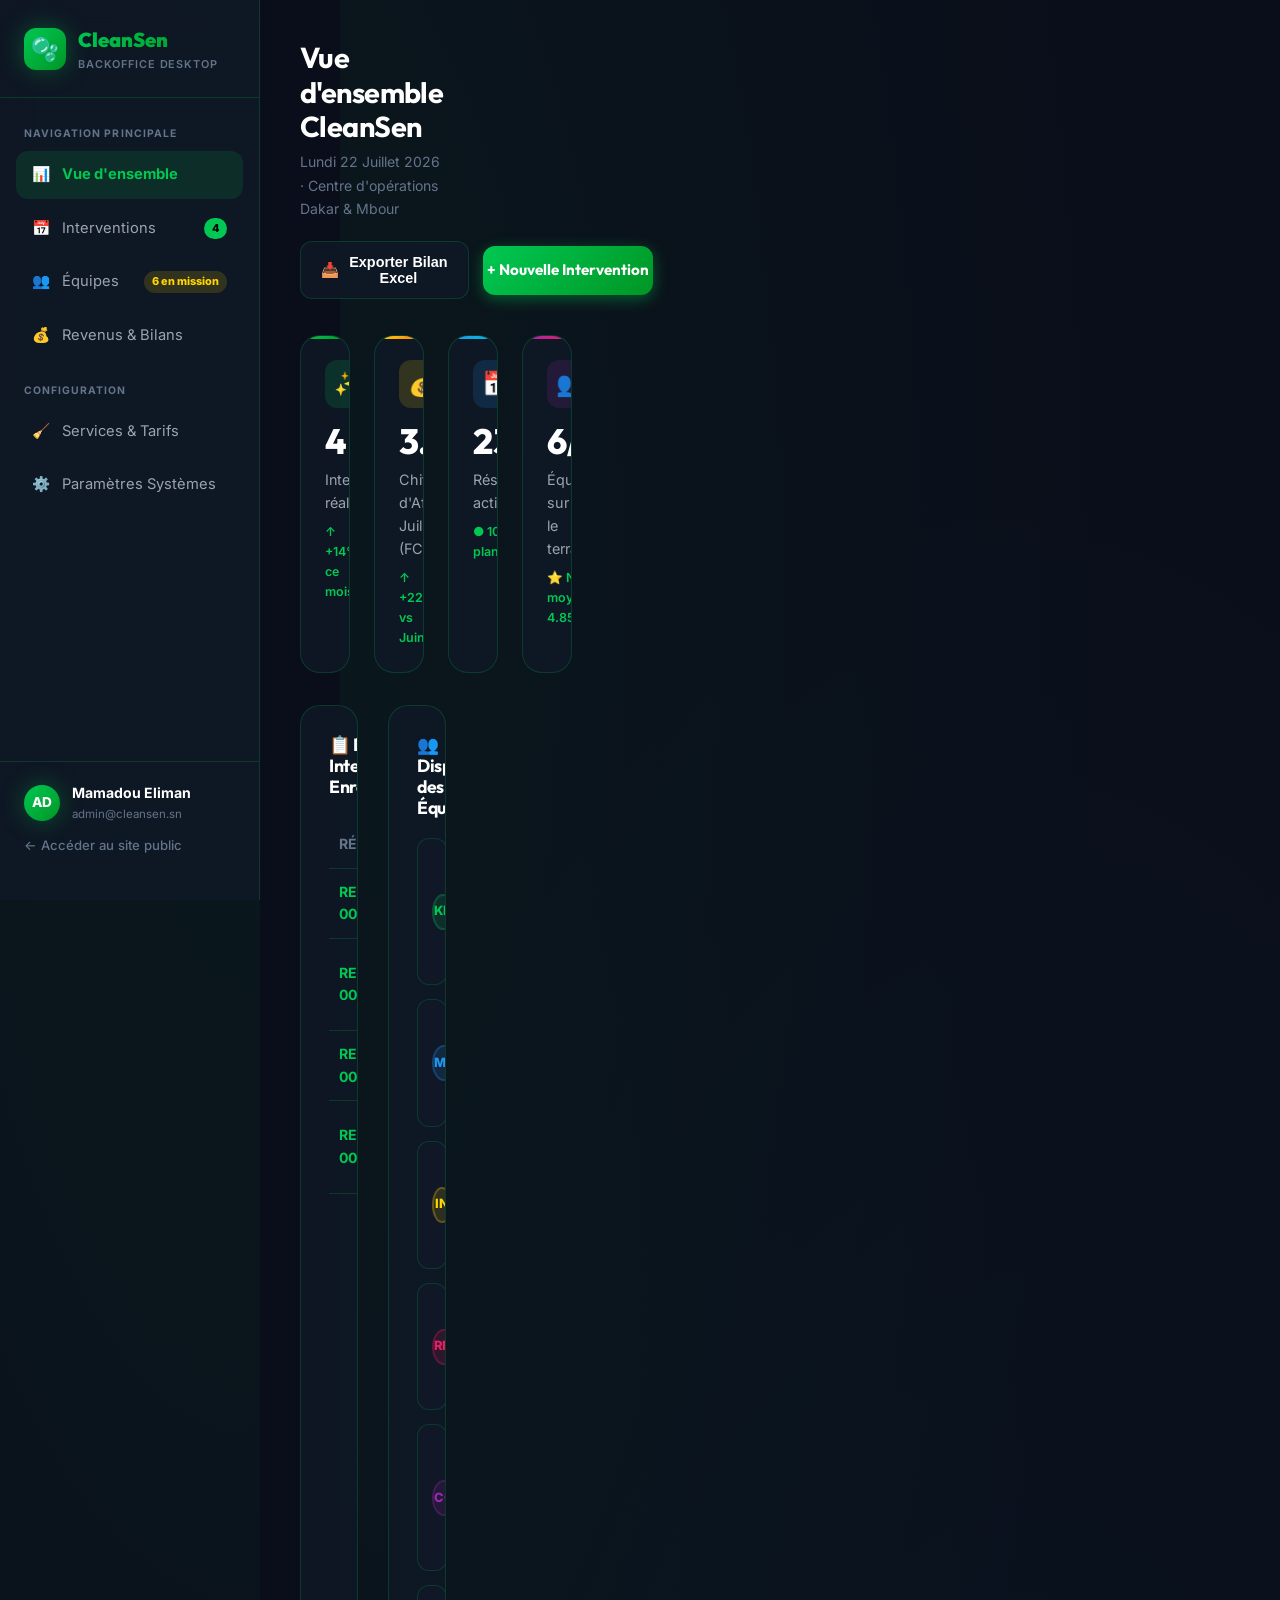
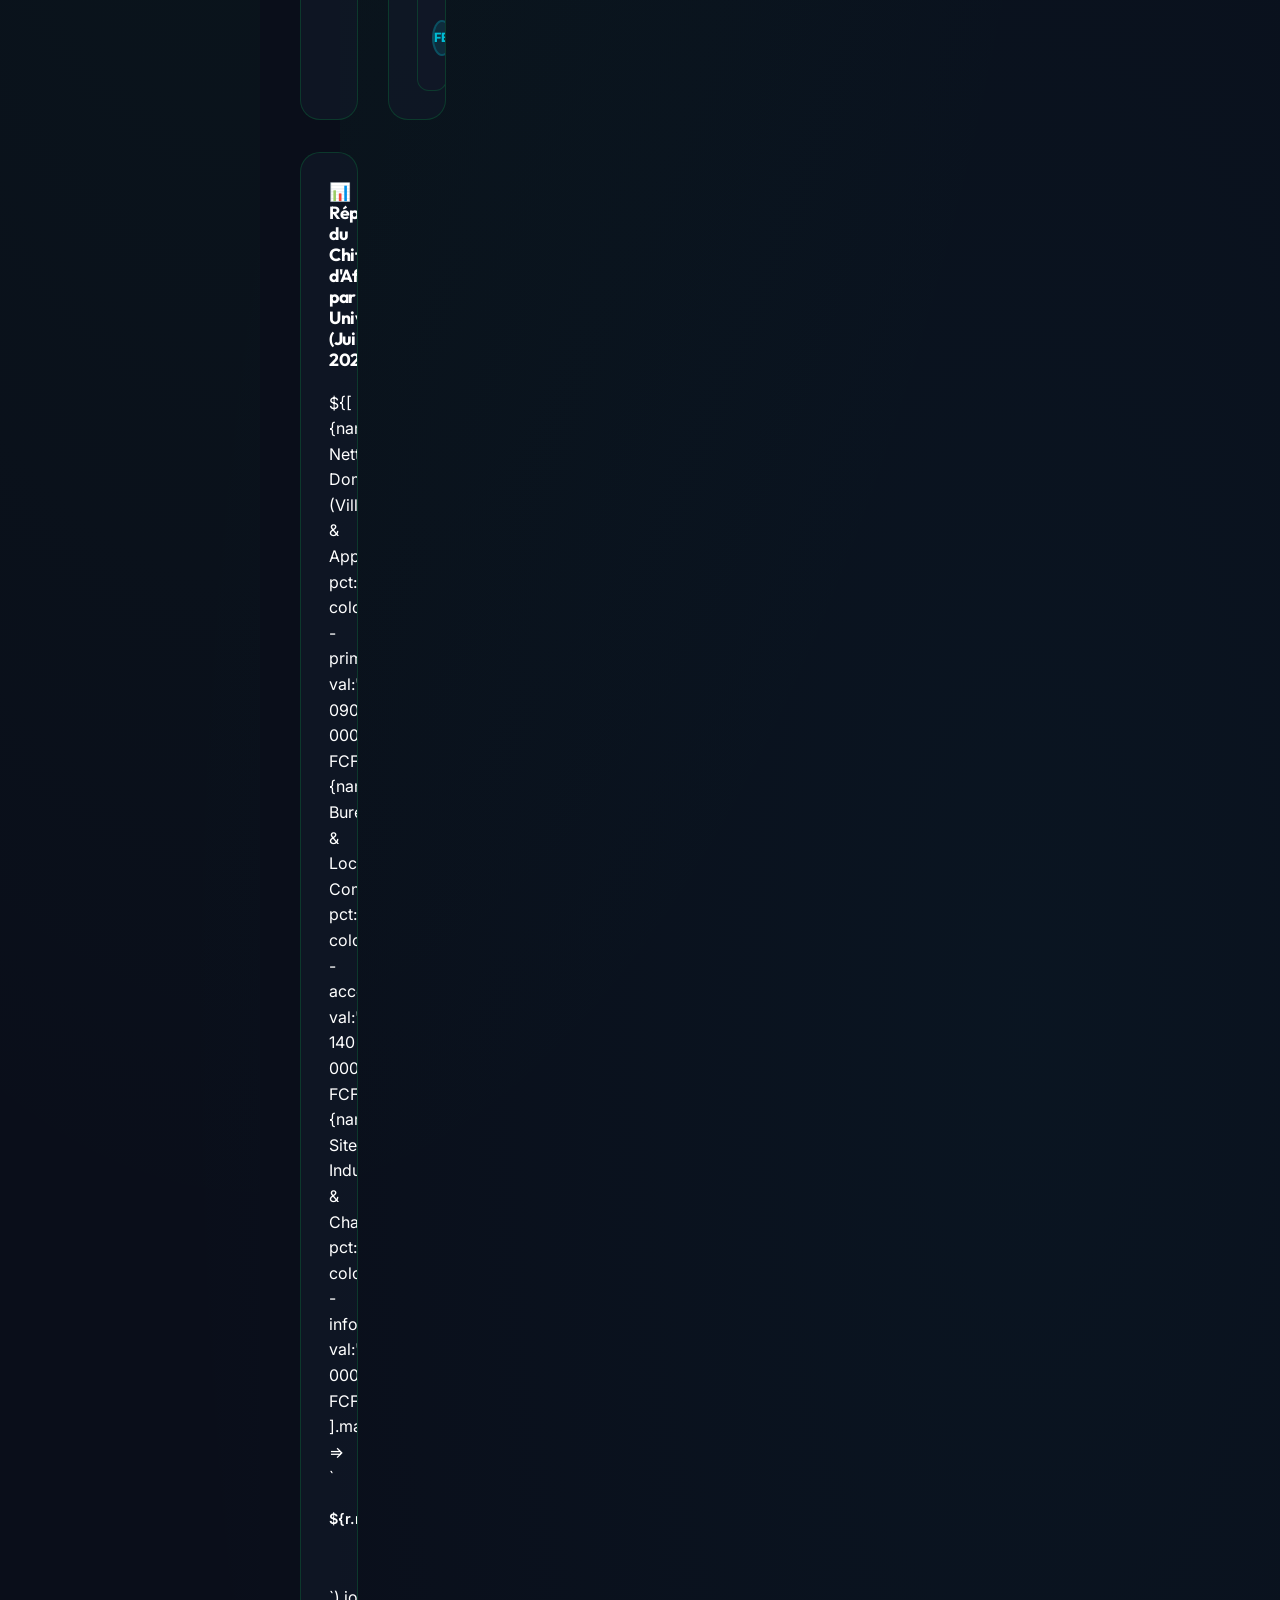
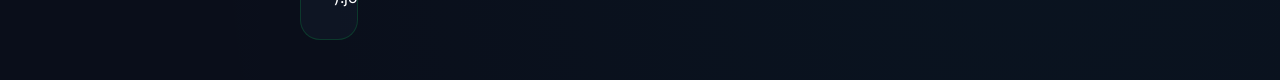
==== commit c71e9916: "🖥️ Admin Desktop & Clean URLs (/admin)" ====
--- a/admin.html
+++ b/admin.html
@@ -3,7 +3,7 @@
 <head>
   <meta charset="UTF-8">
   <meta name="viewport" content="width=device-width, initial-scale=1.0">
-  <title>Administration — CleanSen Sénégal</title>
+  <title>Administration CleanSen — Panel Desktop & Mobile</title>
   <meta name="description" content="Panel d'administration CleanSen : gestion des interventions, équipes de nettoyage, réservations et revenus à Dakar et Mbour.">
   <link rel="stylesheet" href="css/style.css">
   <link rel="stylesheet" href="css/animations.css">
@@ -13,145 +13,207 @@
       --primary: #00C853;
       --accent: #FFD600;
       --bg-dark: #0a0e1a;
-      --bg-card: rgba(17,24,39,0.7);
+      --bg-card: rgba(17,24,39,0.75);
       --bg-surface: rgba(17,24,39,0.9);
       --text-primary: #ffffff;
       --text-secondary: #9ca3af;
       --grad-primary: linear-gradient(135deg, #00C853 0%, #009624 100%);
       --grad-gold: linear-gradient(135deg, #FFD600 0%, #F57F17 100%);
-      --shadow-glow: 0 0 20px rgba(0, 200, 83, 0.3);
+      --shadow-glow: 0 0 25px rgba(0, 200, 83, 0.35);
       --border: rgba(0,200,83,0.2);
     }
-    body { background-color: var(--bg-dark); color: var(--text-primary); margin: 0; }
+    body { background-color: var(--bg-dark); color: var(--text-primary); margin: 0; font-family: var(--font-body); }
+
+    /* ─── DESKTOP LAYOUT ─── */
+    .admin-container {
+      display: grid;
+      grid-template-columns: 260px 1fr;
+      min-height: 100vh;
+    }
+
+    .admin-sidebar {
+      background: var(--bg-card);
+      backdrop-filter: blur(20px);
+      border-right: 1px solid var(--border);
+      padding: 24px 0;
+      position: fixed;
+      top: 0;
+      left: 0;
+      bottom: 0;
+      width: 260px;
+      overflow-y: auto;
+      z-index: 100;
+      display: flex;
+      flex-direction: column;
+      transition: transform 0.3s ease;
+    }
+
+    .admin-main {
+      margin-left: 260px;
+      padding: 40px;
+      background: var(--bg-dark);
+      min-height: 100vh;
+      box-sizing: border-box;
+    }
+
+    /* Desktop KPI cards */
+    .desktop-kpi-grid {
+      display: grid;
+      grid-template-columns: repeat(4, 1fr);
+      gap: 24px;
+      margin-bottom: 32px;
+    }
+
+    /* Responsive adjustments */
+    @media (max-width: 1200px) {
+      .desktop-kpi-grid { grid-template-columns: repeat(2, 1fr); gap: 16px; }
+      .admin-main { padding: 24px; }
+    }
+
+    @media (max-width: 900px) {
+      .admin-container { grid-template-columns: 1fr; }
+      .admin-sidebar {
+        position: static;
+        width: 100%;
+        border-right: none;
+        border-bottom: 1px solid var(--border);
+      }
+      .admin-main { margin-left: 0; padding: 20px 16px; }
+      .desktop-kpi-grid { grid-template-columns: 1fr; }
+    }
   </style>
 </head>
 <body>
 <div class="toast-container" id="toast-container"></div>
 
-<div style="display:grid;grid-template-columns:250px 1fr;min-height:100vh;" class="admin-layout">
-
-  <!-- SIDEBAR ADMIN -->
-  <aside style="background:var(--bg-card);border-right:1px solid var(--border);padding:24px 0;position:fixed;top:0;left:0;bottom:0;width:250px;overflow-y:auto;z-index:100;">
-    <div style="padding:0 20px 24px;border-bottom:1px solid var(--border);">
+<div class="admin-container">
+
+  <!-- SIDEBAR ADMIN DESKTOP -->
+  <aside class="admin-sidebar">
+    <div style="padding:0 24px 24px;border-bottom:1px solid var(--border);">
       <div style="display:flex;align-items:center;gap:12px;">
-        <div style="width:40px;height:40px;background:var(--grad-primary);border-radius:12px;display:flex;align-items:center;justify-content:center;font-size:1.3rem;">🫧</div>
+        <div style="width:42px;height:42px;background:var(--grad-primary);border-radius:12px;display:flex;align-items:center;justify-content:center;font-size:1.4rem;box-shadow:var(--shadow-glow);">🫧</div>
         <div>
-          <div style="font-family:var(--font-display);font-weight:900;font-size:1.15rem;background:var(--grad-primary);-webkit-background-clip:text;-webkit-text-fill-color:transparent;background-clip:text;">CleanSen</div>
-          <div style="font-size:0.68rem;color:var(--text-muted);letter-spacing:0.05em;">Administration</div>
-        </div>
-      </div>
-    </div>
-
-    <nav style="padding:16px 12px;">
-      <div style="font-size:0.65rem;color:var(--text-muted);letter-spacing:0.1em;padding:8px 8px;font-weight:600;">TABLEAU DE BORD</div>
-      <ul style="list-style:none;display:flex;flex-direction:column;gap:4px;">
-        <li><a href="#" onclick="showAdminTab('overview', this)" id="tab-overview" style="display:flex;align-items:center;gap:10px;padding:10px 14px;border-radius:10px;color:var(--primary);background:rgba(0,200,83,0.1);font-weight:600;font-size:0.88rem;text-decoration:none;">
+          <div style="font-family:var(--font-display);font-weight:900;font-size:1.25rem;background:var(--grad-primary);-webkit-background-clip:text;-webkit-text-fill-color:transparent;background-clip:text;">CleanSen</div>
+          <div style="font-size:0.68rem;color:var(--text-muted);letter-spacing:0.08em;font-weight:600;">BACKOFFICE DESKTOP</div>
+        </div>
+      </div>
+    </div>
+
+    <nav style="padding:20px 16px;flex:1;">
+      <div style="font-size:0.65rem;color:var(--text-muted);letter-spacing:0.1em;padding:8px 8px;font-weight:700;">NAVIGATION PRINCIPALE</div>
+      <ul style="list-style:none;display:flex;flex-direction:column;gap:6px;padding:0;margin:0;">
+        <li><a href="#" onclick="showAdminTab('overview', this)" id="tab-overview" style="display:flex;align-items:center;gap:12px;padding:12px 16px;border-radius:12px;color:var(--primary);background:rgba(0,200,83,0.12);font-weight:700;font-size:0.92rem;text-decoration:none;">
           <span>📊</span> Vue d'ensemble
         </a></li>
-        <li><a href="#" onclick="showAdminTab('reservations', this)" id="tab-reservations" style="display:flex;align-items:center;gap:10px;padding:10px 14px;border-radius:10px;color:var(--text-secondary);font-size:0.88rem;text-decoration:none;">
+        <li><a href="#" onclick="showAdminTab('reservations', this)" id="tab-reservations" style="display:flex;align-items:center;gap:12px;padding:12px 16px;border-radius:12px;color:var(--text-secondary);font-size:0.92rem;text-decoration:none;transition:0.2s;" onmouseover="if(!this.style.background.includes('0,200,83'))this.style.background='rgba(255,255,255,0.04)'" onmouseout="if(!this.style.background.includes('0,200,83'))this.style.background=''">
           <span>📅</span> Interventions
-          <span style="margin-left:auto;background:var(--primary);color:#000;font-size:0.65rem;font-weight:700;padding:2px 7px;border-radius:10px;">4</span>
+          <span style="margin-left:auto;background:var(--primary);color:#000;font-size:0.68rem;font-weight:800;padding:2px 8px;border-radius:12px;">4</span>
         </a></li>
-        <li><a href="#" onclick="showAdminTab('equipes', this)" id="tab-equipes" style="display:flex;align-items:center;gap:10px;padding:10px 14px;border-radius:10px;color:var(--text-secondary);font-size:0.88rem;text-decoration:none;">
+        <li><a href="#" onclick="showAdminTab('equipes', this)" id="tab-equipes" style="display:flex;align-items:center;gap:12px;padding:12px 16px;border-radius:12px;color:var(--text-secondary);font-size:0.92rem;text-decoration:none;transition:0.2s;" onmouseover="if(!this.style.background.includes('0,200,83'))this.style.background='rgba(255,255,255,0.04)'" onmouseout="if(!this.style.background.includes('0,200,83'))this.style.background=''">
           <span>👥</span> Équipes
-          <span style="margin-left:auto;background:rgba(255,214,0,0.15);color:var(--accent);font-size:0.65rem;font-weight:700;padding:2px 7px;border-radius:10px;">6 active</span>
+          <span style="margin-left:auto;background:rgba(255,214,0,0.15);color:var(--accent);font-size:0.68rem;font-weight:800;padding:2px 8px;border-radius:12px;">6 en mission</span>
         </a></li>
-        <li><a href="#" onclick="showAdminTab('revenus', this)" id="tab-revenus" style="display:flex;align-items:center;gap:10px;padding:10px 14px;border-radius:10px;color:var(--text-secondary);font-size:0.88rem;text-decoration:none;">
+        <li><a href="#" onclick="showAdminTab('revenus', this)" id="tab-revenus" style="display:flex;align-items:center;gap:12px;padding:12px 16px;border-radius:12px;color:var(--text-secondary);font-size:0.92rem;text-decoration:none;transition:0.2s;" onmouseover="if(!this.style.background.includes('0,200,83'))this.style.background='rgba(255,255,255,0.04)'" onmouseout="if(!this.style.background.includes('0,200,83'))this.style.background=''">
           <span>💰</span> Revenus & Bilans
         </a></li>
       </ul>
 
-      <div style="font-size:0.65rem;color:var(--text-muted);letter-spacing:0.1em;padding:20px 8px 8px;font-weight:600;">GESTION & RÉGLAGES</div>
-      <ul style="list-style:none;display:flex;flex-direction:column;gap:4px;">
-        <li><a href="#" onclick="showAdminTab('services', this)" style="display:flex;align-items:center;gap:10px;padding:10px 14px;border-radius:10px;color:var(--text-secondary);font-size:0.88rem;text-decoration:none;">
+      <div style="font-size:0.65rem;color:var(--text-muted);letter-spacing:0.1em;padding:24px 8px 8px;font-weight:700;">CONFIGURATION</div>
+      <ul style="list-style:none;display:flex;flex-direction:column;gap:6px;padding:0;margin:0;">
+        <li><a href="#" onclick="showAdminTab('services', this)" style="display:flex;align-items:center;gap:12px;padding:12px 16px;border-radius:12px;color:var(--text-secondary);font-size:0.92rem;text-decoration:none;">
           <span>🧹</span> Services & Tarifs
         </a></li>
-        <li><a href="#" onclick="showAdminTab('parametres', this)" style="display:flex;align-items:center;gap:10px;padding:10px 14px;border-radius:10px;color:var(--text-secondary);font-size:0.88rem;text-decoration:none;">
-          <span>⚙️</span> Paramètres
+        <li><a href="#" onclick="showAdminTab('parametres', this)" style="display:flex;align-items:center;gap:12px;padding:12px 16px;border-radius:12px;color:var(--text-secondary);font-size:0.92rem;text-decoration:none;">
+          <span>⚙️</span> Paramètres Systèmes
         </a></li>
       </ul>
     </nav>
 
-    <div style="padding:16px 20px;margin-top:auto;border-top:1px solid var(--border);">
-      <div style="display:flex;align-items:center;gap:10px;margin-bottom:12px;">
-        <div style="width:34px;height:34px;border-radius:50%;background:var(--grad-primary);display:flex;align-items:center;justify-content:center;font-weight:800;font-size:0.8rem;color:white;">AD</div>
+    <div style="padding:20px 24px;border-top:1px solid var(--border);">
+      <div style="display:flex;align-items:center;gap:12px;margin-bottom:12px;">
+        <div style="width:36px;height:36px;border-radius:50%;background:var(--grad-primary);display:flex;align-items:center;justify-content:center;font-weight:800;font-size:0.85rem;color:white;box-shadow:var(--shadow-glow);">AD</div>
         <div>
-          <div style="font-size:0.82rem;font-weight:600;">Super Admin</div>
-          <div style="font-size:0.7rem;color:var(--text-muted);">admin@cleansen.sn</div>
-        </div>
-      </div>
-      <a href="index.html" style="display:flex;align-items:center;gap:8px;font-size:0.8rem;color:var(--text-muted);text-decoration:none;">← Voir le site public</a>
+          <div style="font-size:0.88rem;font-weight:700;">Mamadou Eliman</div>
+          <div style="font-size:0.72rem;color:var(--text-muted);">admin@cleansen.sn</div>
+        </div>
+      </div>
+      <a href="index.html" style="display:flex;align-items:center;gap:8px;font-size:0.82rem;color:var(--text-muted);text-decoration:none;font-weight:500;">← Accéder au site public</a>
     </div>
   </aside>
 
-  <!-- CONTENU ADMIN MAIN -->
-  <main style="margin-left:250px;padding:32px;background:var(--bg-dark);min-height:100vh;">
-
-    <!-- TOPBAR HEADER -->
-    <div style="display:flex;align-items:center;justify-content:space-between;margin-bottom:32px;flex-wrap:wrap;gap:16px;">
+  <!-- CONTENU PRINCIPAL DESKTOP -->
+  <main class="admin-main">
+
+    <!-- DESKTOP TOP BAR -->
+    <div style="display:flex;align-items:center;justify-content:space-between;margin-bottom:36px;flex-wrap:wrap;gap:20px;">
       <div>
-        <h1 style="font-size:1.6rem;margin-bottom:4px;" id="admin-title">Vue d'ensemble CleanSen</h1>
-        <p style="font-size:0.82rem;color:var(--text-muted);" id="admin-date">Lundi 22 Juillet 2026 · Operations Dakar & Mbour</p>
-      </div>
-      <div style="display:flex;gap:12px;align-items:center;">
-        <button onclick="showToast('Rapport PDF généré avec succès !', 'success')" style="background:var(--bg-card);border:1px solid var(--border);border-radius:10px;color:var(--text-primary);cursor:pointer;padding:10px 16px;font-size:0.88rem;display:flex;align-items:center;gap:8px;">
-          <span>📥</span> Exporter le Bilan
+        <h1 style="font-size:1.8rem;margin:0 0 6px 0;font-family:var(--font-display);" id="admin-title">Vue d'ensemble CleanSen</h1>
+        <p style="font-size:0.88rem;color:var(--text-muted);margin:0;" id="admin-date">Lundi 22 Juillet 2026 · Centre d'opérations Dakar & Mbour</p>
+      </div>
+      <div style="display:flex;gap:14px;align-items:center;">
+        <button onclick="showToast('Rapport d\'activité exporté !', 'success')" style="background:var(--bg-card);border:1px solid var(--border);border-radius:12px;color:var(--text-primary);cursor:pointer;padding:12px 20px;font-size:0.9rem;font-weight:600;display:flex;align-items:center;gap:10px;transition:0.2s;">
+          <span>📥</span> Exporter Bilan Excel
         </button>
-        <a href="reservation.html" class="btn btn-primary btn-sm">+ Nouvelle Intervention</a>
-      </div>
-    </div>
-
-    <!-- ─── TAB 1: OVERVIEW ─── -->
+        <a href="reservation.html" class="btn btn-primary btn-md" style="padding:12px 24px;font-weight:700;">+ Nouvelle Intervention</a>
+      </div>
+    </div>
+
+    <!-- ─── TAB 1: VUE D'ENSEMBLE (DESKTOP) ─── -->
     <div id="section-overview">
 
-      <!-- KPIS -->
-      <div class="grid-4" style="margin-bottom:28px;">
+      <!-- DESKTOP 4-COLUMN KPIS -->
+      <div class="desktop-kpi-grid">
         <div class="stat-card stat-card-green" data-animate>
-          <div class="stat-icon" style="background:rgba(0,200,83,0.12);">✨</div>
-          <div class="stat-value" data-count="4500">0</div>
-          <div class="stat-label">Interventions réalisées</div>
-          <div class="stat-trend stat-trend-up">↑ +14% ce mois</div>
-        </div>
+          <div class="stat-icon" style="background:rgba(0,200,83,0.15);font-size:1.5rem;">✨</div>
+          <div class="stat-value" data-count="4500" style="font-size:2.2rem;">0</div>
+          <div class="stat-label" style="font-size:0.9rem;">Interventions réalisées</div>
+          <div class="stat-trend stat-trend-up" style="margin-top:8px;">↑ +14% ce mois</div>
+        </div>
+
         <div class="stat-card stat-card-gold" data-animate data-delay="100">
-          <div class="stat-icon" style="background:rgba(255,214,0,0.12);">💰</div>
-          <div class="stat-value">3.8M</div>
-          <div class="stat-label">Revenus du mois (FCFA)</div>
-          <div class="stat-trend stat-trend-up">↑ +22% vs Juin</div>
-        </div>
+          <div class="stat-icon" style="background:rgba(255,214,0,0.15);font-size:1.5rem;">💰</div>
+          <div class="stat-value" style="font-size:2.2rem;">3.8M</div>
+          <div class="stat-label" style="font-size:0.9rem;">Chiffre d'Affaires Juillet (FCFA)</div>
+          <div class="stat-trend stat-trend-up" style="margin-top:8px;">↑ +22% vs Juin</div>
+        </div>
+
         <div class="stat-card stat-card-blue" data-animate data-delay="200">
-          <div class="stat-icon" style="background:rgba(33,150,243,0.12);">📅</div>
-          <div class="stat-value" data-count="24">0</div>
-          <div class="stat-label">Réservations actives</div>
-          <div class="stat-trend stat-trend-up">● 100% assignées</div>
-        </div>
+          <div class="stat-icon" style="background:rgba(33,150,243,0.15);font-size:1.5rem;">📅</div>
+          <div class="stat-value" data-count="24" style="font-size:2.2rem;">0</div>
+          <div class="stat-label" style="font-size:0.9rem;">Réservations actives</div>
+          <div class="stat-trend stat-trend-up" style="margin-top:8px;">● 100% planifiées</div>
+        </div>
+
         <div class="stat-card stat-card-purple" data-animate data-delay="300">
-          <div class="stat-icon" style="background:rgba(156,39,176,0.12);">👥</div>
-          <div class="stat-value">6/6</div>
-          <div class="stat-label">Équipes sur le terrain</div>
-          <div class="stat-trend stat-trend-up">⭐ Note moy: 4.85</div>
-        </div>
-      </div>
-
-      <div style="display:grid;grid-template-columns:2fr 1fr;gap:24px;margin-bottom:28px;">
+          <div class="stat-icon" style="background:rgba(156,39,176,0.15);font-size:1.5rem;">👥</div>
+          <div class="stat-value" style="font-size:2.2rem;">6/6</div>
+          <div class="stat-label" style="font-size:0.9rem;">Équipes sur le terrain</div>
+          <div class="stat-trend stat-trend-up" style="margin-top:8px;">⭐ Note moyenne: 4.85</div>
+        </div>
+      </div>
+
+      <!-- DESKTOP DUAL SECTION: TABLE (2FR) + TEAMS (1FR) -->
+      <div style="display:grid;grid-template-columns:2fr 1fr;gap:30px;margin-bottom:32px;" class="desktop-dual-grid">
         
-        <!-- TABLE RÉSERVATIONS RÉCENTES -->
-        <div class="card card-body">
-          <div style="display:flex;align-items:center;justify-content:space-between;margin-bottom:20px;">
-            <h3 style="font-size:1rem;">📋 Dernières Réservations</h3>
+        <!-- TABLE DES RÉSERVATIONS RÉCENTES -->
+        <div class="card card-body" style="padding:28px;">
+          <div style="display:flex;align-items:center;justify-content:space-between;margin-bottom:24px;">
+            <h3 style="font-size:1.1rem;margin:0;">📋 Dernières Interventions Enregistrées</h3>
             <button onclick="showAdminTab('reservations', document.getElementById('tab-reservations'))" class="btn btn-ghost btn-sm">Voir tout →</button>
           </div>
-          <div style="overflow-x:auto;">
-            <table style="width:100%;border-collapse:collapse;font-size:0.85rem;" id="recent-res-table">
+          <div class="table-responsive">
+            <table style="width:100%;border-collapse:collapse;font-size:0.88rem;" id="recent-res-table">
               <thead>
                 <tr style="border-bottom:1px solid var(--border);color:var(--text-muted);text-align:left;">
-                  <th style="padding:8px;">RÉF</th>
-                  <th style="padding:8px;">CLIENT</th>
-                  <th style="padding:8px;">SERVICE</th>
-                  <th style="padding:8px;">DATE</th>
-                  <th style="padding:8px;">ÉQUIPE</th>
-                  <th style="padding:8px;">PRIX</th>
-                  <th style="padding:8px;">STATUT</th>
-                  <th style="padding:8px;">ACTION</th>
+                  <th style="padding:12px 10px;">RÉF</th>
+                  <th style="padding:12px 10px;">CLIENT</th>
+                  <th style="padding:12px 10px;">SERVICE</th>
+                  <th style="padding:12px 10px;">DATE</th>
+                  <th style="padding:12px 10px;">ÉQUIPE</th>
+                  <th style="padding:12px 10px;">PRIX</th>
+                  <th style="padding:12px 10px;">STATUT</th>
+                  <th style="padding:12px 10px;">ACTION</th>
                 </tr>
               </thead>
               <tbody id="recent-res-tbody"></tbody>
@@ -159,29 +221,29 @@
           </div>
         </div>
 
-        <!-- STATUT DES ÉQUIPES EN DIRECT -->
-        <div class="card card-body">
-          <h3 style="font-size:1rem;margin-bottom:16px;">👥 Équipes sur le Terrain</h3>
-          <div id="equipes-status-list" style="display:flex;flex-direction:column;gap:12px;"></div>
-        </div>
-      </div>
-
-      <!-- REVENUS PAR CATÉGORIE -->
-      <div class="card card-body">
-        <h3 style="font-size:1rem;margin-bottom:16px;">📊 Répartition des Services (Ce Mois)</h3>
-        <div style="display:flex;flex-direction:column;gap:12px;">
+        <!-- STATUT ÉQUIPES EN DIRECT -->
+        <div class="card card-body" style="padding:28px;">
+          <h3 style="font-size:1.1rem;margin:0 0 20px 0;">👥 Disponibilité des Équipes</h3>
+          <div id="equipes-status-list" style="display:flex;flex-direction:column;gap:14px;"></div>
+        </div>
+      </div>
+
+      <!-- REVENUS PAR UNIVERS DE SERVICE -->
+      <div class="card card-body" style="padding:28px;">
+        <h3 style="font-size:1.1rem;margin:0 0 20px 0;">📊 Répartition du Chiffre d'Affaires par Univers (Juillet 2026)</h3>
+        <div style="display:flex;flex-direction:column;gap:16px;">
           ${[
-            {name:'Nettoyage Domicile', pct:55, color:'var(--primary)', val:'2 090 000 FCFA'},
-            {name:'Bureaux & Commerces', pct:30, color:'var(--accent)', val:'1 140 000 FCFA'},
-            {name:'Sites Industriels', pct:15, color:'var(--info)', val:'570 000 FCFA'},
+            {name:'🏠 Nettoyage Domicile (Villas & Appartements)', pct:55, color:'var(--primary)', val:'2 090 000 FCFA'},
+            {name:'🏢 Bureaux & Locaux Commerciaux', pct:30, color:'var(--accent)', val:'1 140 000 FCFA'},
+            {name:'🏭 Sites Industriels & Chantiers', pct:15, color:'var(--info)', val:'570 000 FCFA'},
           ].map(r => `
             <div>
-              <div style="display:flex;justify-content:space-between;font-size:0.85rem;margin-bottom:4px;">
-                <span>${r.name}</span>
-                <span style="font-weight:700;">${r.val} (${r.pct}%)</span>
+              <div style="display:flex;justify-content:space-between;font-size:0.9rem;margin-bottom:6px;">
+                <span style="font-weight:600;">${r.name}</span>
+                <span style="font-weight:700;color:var(--text-primary);">${r.val} (${r.pct}%)</span>
               </div>
-              <div style="height:8px;background:var(--bg-surface);border-radius:4px;overflow:hidden;">
-                <div style="height:100%;width:${r.pct}%;background:${r.color};border-radius:4px;transition:width 1s ease;"></div>
+              <div style="height:10px;background:var(--bg-surface);border-radius:5px;overflow:hidden;">
+                <div style="height:100%;width:${r.pct}%;background:${r.color};border-radius:5px;transition:width 1s ease;"></div>
               </div>
             </div>
           `).join('')}
@@ -189,33 +251,33 @@
       </div>
     </div>
 
-    <!-- ─── TAB 2: INTERVENTIONS / RÉSERVATIONS ─── -->
+    <!-- ─── TAB 2: INTERVENTIONS ─── -->
     <div id="section-reservations" style="display:none;">
-      <div style="display:flex;align-items:center;justify-content:space-between;margin-bottom:20px;flex-wrap:wrap;gap:12px;">
+      <div style="display:flex;align-items:center;justify-content:space-between;margin-bottom:24px;flex-wrap:wrap;gap:16px;">
         <div style="display:flex;gap:10px;flex-wrap:wrap;">
-          <button class="filter-chip active" onclick="filterAdminRes('all', this)">Toutes</button>
+          <button class="filter-chip active" onclick="filterAdminRes('all', this)">Toutes les interventions</button>
           <button class="filter-chip" onclick="filterAdminRes('confirme', this)">✅ Confirmées</button>
           <button class="filter-chip" onclick="filterAdminRes('en_attente', this)">⏳ En attente</button>
           <button class="filter-chip" onclick="filterAdminRes('en_cours', this)">🔄 En cours</button>
           <button class="filter-chip" onclick="filterAdminRes('termine', this)">🏆 Terminées</button>
         </div>
-        <input type="text" class="form-control" placeholder="🔍 Rechercher client, réf, adresse..." style="width:240px;font-size:0.85rem;padding:8px 14px;" oninput="searchAdminRes(this.value)">
+        <input type="text" class="form-control" placeholder="🔍 Rechercher client, réf, adresse..." style="width:280px;font-size:0.9rem;padding:10px 16px;border-radius:12px;" oninput="searchAdminRes(this.value)">
       </div>
 
       <div class="card" style="overflow:hidden;">
-        <div style="overflow-x:auto;">
-          <table style="width:100%;border-collapse:collapse;font-size:0.85rem;">
+        <div class="table-responsive">
+          <table style="width:100%;border-collapse:collapse;font-size:0.9rem;">
             <thead style="background:var(--bg-surface);">
               <tr style="text-align:left;color:var(--text-muted);">
-                <th style="padding:12px 16px;">RÉFÉRENCE</th>
-                <th style="padding:12px 16px;">CLIENT & TEL</th>
-                <th style="padding:12px 16px;">SERVICE</th>
-                <th style="padding:12px 16px;">DATE & HEURE</th>
-                <th style="padding:12px 16px;">LOCALISATION</th>
-                <th style="padding:12px 16px;">ÉQUIPE ASSIGNÉE</th>
-                <th style="padding:12px 16px;">MONTANT</th>
-                <th style="padding:12px 16px;">STATUT</th>
-                <th style="padding:12px 16px;">ACTIONS</th>
+                <th style="padding:14px 18px;">RÉFÉRENCE</th>
+                <th style="padding:14px 18px;">CLIENT & TEL</th>
+                <th style="padding:14px 18px;">SERVICE</th>
+                <th style="padding:14px 18px;">DATE & HEURE</th>
+                <th style="padding:14px 18px;">LOCALISATION</th>
+                <th style="padding:14px 18px;">ÉQUIPE ASSIGNÉE</th>
+                <th style="padding:14px 18px;">MONTANT</th>
+                <th style="padding:14px 18px;">STATUT</th>
+                <th style="padding:14px 18px;">ACTIONS</th>
               </tr>
             </thead>
             <tbody id="all-res-tbody"></tbody>
@@ -224,10 +286,10 @@
       </div>
     </div>
 
-    <!-- ─── TAB 3: ÉQUIPES ─── -->
+    <!-- ─── TAB 3: ÉQUIPES DESKTOP ─── -->
     <div id="section-equipes" style="display:none;">
-      <div style="display:flex;justify-content:space-between;align-items:center;margin-bottom:20px;">
-        <h3 style="font-size:1.1rem;">👥 Gestion des Équipes de Nettoyage</h3>
+      <div style="display:flex;justify-content:space-between;align-items:center;margin-bottom:24px;">
+        <h3 style="font-size:1.2rem;margin:0;">👥 Gestion & Affectation des Équipes</h3>
         <button onclick="showToast('Modal d\'ajout d\'équipe ouvert','info')" class="btn btn-primary btn-sm">+ Nouvelle Équipe</button>
       </div>
       <div class="grid-3" id="admin-equipes-grid"></div>
@@ -235,47 +297,49 @@
 
     <!-- ─── TAB 4: REVENUS ─── -->
     <div id="section-revenus" style="display:none;">
-      <div class="grid-3" style="margin-bottom:24px;">
-        <div class="card card-body text-center">
-          <div style="font-size:2rem;margin-bottom:8px;">💰</div>
-          <div style="font-size:1.8rem;font-weight:900;color:var(--primary);">3 800 000 FCFA</div>
-          <div style="font-size:0.82rem;color:var(--text-muted);">Revenus Juillet 2026</div>
-        </div>
-        <div class="card card-body text-center">
-          <div style="font-size:2rem;margin-bottom:8px;">📈</div>
-          <div style="font-size:1.8rem;font-weight:900;color:var(--accent);">24 500 000 FCFA</div>
-          <div style="font-size:0.82rem;color:var(--text-muted);">Cumul Année 2026</div>
-        </div>
-        <div class="card card-body text-center">
-          <div style="font-size:2rem;margin-bottom:8px;">🎯</div>
-          <div style="font-size:1.8rem;font-weight:900;color:var(--info);">45 000 FCFA</div>
-          <div style="font-size:0.82rem;color:var(--text-muted);">Panier Moyen par Client</div>
-        </div>
-      </div>
-      <div class="card card-body">
-        <h3 style="font-size:1rem;margin-bottom:16px;">Revenus Mensuels (2026)</h3>
-        <div style="display:flex;align-items:flex-end;gap:12px;height:180px;padding-top:20px;">
+      <div class="grid-3" style="margin-bottom:28px;">
+        <div class="card card-body text-center" style="padding:28px;">
+          <div style="font-size:2.4rem;margin-bottom:8px;">💰</div>
+          <div style="font-size:2rem;font-weight:900;color:var(--primary);">3 800 000 FCFA</div>
+          <div style="font-size:0.88rem;color:var(--text-muted);">Revenus Juillet 2026</div>
+        </div>
+        <div class="card card-body text-center" style="padding:28px;">
+          <div style="font-size:2.4rem;margin-bottom:8px;">📈</div>
+          <div style="font-size:2rem;font-weight:900;color:var(--accent);">24 500 000 FCFA</div>
+          <div style="font-size:0.88rem;color:var(--text-muted);">Cumul Année 2026</div>
+        </div>
+        <div class="card card-body text-center" style="padding:28px;">
+          <div style="font-size:2.4rem;margin-bottom:8px;">🎯</div>
+          <div style="font-size:2rem;font-weight:900;color:var(--info);">45 000 FCFA</div>
+          <div style="font-size:0.88rem;color:var(--text-muted);">Panier Moyen Client</div>
+        </div>
+      </div>
+      <div class="card card-body" style="padding:28px;">
+        <h3 style="font-size:1.1rem;margin:0 0 20px 0;">Histogramme des Revenus Mensuels 2026</h3>
+        <div style="display:flex;align-items:flex-end;gap:16px;height:220px;padding-top:20px;">
           ${[2.1,2.8,3.2,3.5,3.6,3.4,3.8].map((v,i)=>`
-            <div style="flex:1;display:flex;flex-direction:column;align-items:center;gap:6px;">
-              <div style="font-size:0.72rem;color:var(--text-muted);font-weight:700;">${v}M</div>
-              <div style="width:100%;height:${(v/4)*100}%;background:var(--grad-primary);border-radius:6px 6px 0 0;min-height:10px;"></div>
-              <div style="font-size:0.72rem;color:var(--text-muted);">${['Jan','Fév','Mar','Avr','Mai','Jun','Jul'][i]}</div>
+            <div style="flex:1;display:flex;flex-direction:column;align-items:center;gap:8px;">
+              <div style="font-size:0.78rem;color:var(--text-primary);font-weight:700;">${v}M</div>
+              <div style="width:100%;height:${(v/4)*100}%;background:var(--grad-primary);border-radius:8px 8px 0 0;min-height:12px;box-shadow:var(--shadow-glow);"></div>
+              <div style="font-size:0.8rem;color:var(--text-muted);font-weight:600;">${['Jan','Fév','Mar','Avr','Mai','Jun','Jul'][i]}</div>
             </div>
           `).join('')}
         </div>
       </div>
     </div>
 
-    <!-- TAB PLACEHOLDERS -->
-    <div id="section-services" style="display:none;text-align:center;padding:60px;">
-      <div style="font-size:3rem;margin-bottom:12px;">🧹</div>
-      <h3>Gestion des Services & Tarifs</h3>
-      <p style="color:var(--text-muted);">Catalogue des 21 services et formules d'abonnement</p>
-    </div>
-    <div id="section-parametres" style="display:none;text-align:center;padding:60px;">
-      <div style="font-size:3rem;margin-bottom:12px;">⚙️</div>
-      <h3>Paramètres Système CleanSen</h3>
-      <p style="color:var(--text-muted);">Horaires d'ouverture, notifications WhatsApp et intégration API</p>
+    <!-- SECTIONS DE CONFIGURATION -->
+    <div id="section-services" style="display:none;text-align:center;padding:80px 20px;">
+      <div style="font-size:3.5rem;margin-bottom:16px;">🧹</div>
+      <h2>Gestion du Catalogue Services & Tarifs</h2>
+      <p style="color:var(--text-muted);max-width:500px;margin:0 auto 24px;">Modifier les prix, durées et descriptions des 21 services Domicile, Bureau et Industrie.</p>
+      <a href="services.html" class="btn btn-primary">Voir les services →</a>
+    </div>
+
+    <div id="section-parametres" style="display:none;text-align:center;padding:80px 20px;">
+      <div style="font-size:3.5rem;margin-bottom:16px;">⚙️</div>
+      <h2>Paramètres Généraux CleanSen</h2>
+      <p style="color:var(--text-muted);max-width:500px;margin:0 auto 24px;">Configuration de la passerelle SMS/WhatsApp, des alertes de réservation et des comptes utilisateurs.</p>
     </div>
 
   </main>
@@ -299,18 +363,18 @@
     const target = document.getElementById(`section-${name}`);
     if(target) target.style.display = 'block';
 
-    document.querySelectorAll('aside nav a').forEach(a => {
+    document.querySelectorAll('.admin-sidebar nav a').forEach(a => {
       a.style.background = '';
       a.style.color = 'var(--text-secondary)';
       a.style.fontWeight = '400';
     });
     if(linkEl) {
-      linkEl.style.background = 'rgba(0,200,83,0.1)';
+      linkEl.style.background = 'rgba(0,200,83,0.12)';
       linkEl.style.color = 'var(--primary)';
-      linkEl.style.fontWeight = '600';
-    }
-
-    const titles = { overview:"Vue d'ensemble CleanSen", reservations:"Gestion des Interventions", equipes:"Gestion des Équipes", revenus:"Bilans & Revenus", services:"Services & Tarifs", parametres:"Paramètres Système" };
+      linkEl.style.fontWeight = '700';
+    }
+
+    const titles = { overview:"Vue d'ensemble CleanSen", reservations:"Gestion des Interventions", equipes:"Gestion & Affectation des Équipes", revenus:"Bilans & Revenus", services:"Services & Tarifs", parametres:"Paramètres Système" };
     document.getElementById('admin-title').textContent = titles[name] || name;
 
     if(name === 'overview') renderOverview();
@@ -329,15 +393,15 @@
       const st = getStatutBadge(r.statut);
       return `
         <tr style="border-bottom:1px solid var(--border);">
-          <td style="padding:10px 8px;font-weight:700;color:var(--primary);">${r.id}</td>
-          <td style="padding:10px 8px;">${r.client}</td>
-          <td style="padding:10px 8px;">${r.service}</td>
-          <td style="padding:10px 8px;color:var(--text-muted);">${r.date}</td>
-          <td style="padding:10px 8px;">${r.equipe}</td>
-          <td style="padding:10px 8px;font-weight:700;">${r.montant.toLocaleString('fr-SN')} FCFA</td>
-          <td style="padding:10px 8px;"><span class="badge ${st.cls}" style="font-size:0.68rem;">${st.label}</span></td>
-          <td style="padding:10px 8px;">
-            <button class="btn btn-ghost btn-sm" style="padding:2px 8px;font-size:0.72rem;" onclick="showToast('Changement statut pour ${r.id}','info')">⚙️</button>
+          <td style="padding:12px 10px;font-weight:700;color:var(--primary);">${r.id}</td>
+          <td style="padding:12px 10px;font-weight:600;">${r.client}</td>
+          <td style="padding:12px 10px;">${r.service}</td>
+          <td style="padding:12px 10px;color:var(--text-muted);">${r.date}</td>
+          <td style="padding:12px 10px;font-weight:500;">${r.equipe}</td>
+          <td style="padding:12px 10px;font-weight:700;">${r.montant.toLocaleString('fr-SN')} FCFA</td>
+          <td style="padding:12px 10px;"><span class="badge ${st.cls}" style="font-size:0.7rem;">${st.label}</span></td>
+          <td style="padding:12px 10px;">
+            <button class="btn btn-ghost btn-sm" style="padding:4px 10px;font-size:0.75rem;" onclick="showToast('Option pour ${r.id}','info')">⚙️</button>
           </td>
         </tr>
       `;
@@ -347,15 +411,15 @@
   function renderEquipesStatus() {
     const container = document.getElementById('equipes-status-list');
     container.innerHTML = EQUIPES.map(e => `
-      <div style="display:flex;align-items:center;justify-content:space-between;padding:10px;background:var(--bg-surface);border-radius:10px;">
-        <div style="display:flex;align-items:center;gap:10px;">
-          <div style="width:32px;height:32px;border-radius:50%;background:${e.couleur}20;border:2px solid ${e.couleur}40;display:flex;align-items:center;justify-content:center;font-weight:700;font-size:0.72rem;color:${e.couleur};">${e.initiales}</div>
+      <div style="display:flex;align-items:center;justify-content:space-between;padding:12px 14px;background:var(--bg-surface);border-radius:12px;border:1px solid var(--border);">
+        <div style="display:flex;align-items:center;gap:12px;">
+          <div style="width:36px;height:36px;border-radius:50%;background:${e.couleur}20;border:2px solid ${e.couleur}40;display:flex;align-items:center;justify-content:center;font-weight:800;font-size:0.8rem;color:${e.couleur};">${e.initiales}</div>
           <div>
-            <div style="font-weight:600;font-size:0.85rem;">${e.nom}</div>
-            <div style="font-size:0.72rem;color:var(--text-muted);">${e.ville} · ${e.role}</div>
+            <div style="font-weight:700;font-size:0.88rem;">${e.nom}</div>
+            <div style="font-size:0.74rem;color:var(--text-muted);">${e.ville} · ${e.role}</div>
           </div>
         </div>
-        <button onclick="toggleEquipeDispo(${e.id}, this)" class="badge ${e.disponible?'badge-green':'badge-gray'}" style="cursor:pointer;border:none;">
+        <button onclick="toggleEquipeDispo(${e.id}, this)" class="badge ${e.disponible?'badge-green':'badge-gray'}" style="cursor:pointer;border:none;padding:6px 12px;font-size:0.75rem;">
           ${e.disponible ? '● En ligne' : '○ En pause'}
         </button>
       </div>
@@ -380,21 +444,21 @@
       const st = getStatutBadge(r.statut);
       return `
         <tr style="border-bottom:1px solid var(--border);">
-          <td style="padding:12px 16px;font-weight:700;color:var(--primary);">${r.id}</td>
-          <td style="padding:12px 16px;">
-            <div style="font-weight:600;">${r.client}</div>
-            <div style="font-size:0.72rem;color:var(--text-muted);">${r.tel}</div>
+          <td style="padding:14px 18px;font-weight:700;color:var(--primary);">${r.id}</td>
+          <td style="padding:14px 18px;">
+            <div style="font-weight:700;">${r.client}</div>
+            <div style="font-size:0.76rem;color:var(--text-muted);">${r.tel}</div>
           </td>
-          <td style="padding:12px 16px;">${r.service}</td>
-          <td style="padding:12px 16px;color:var(--text-secondary);">${r.date} à ${r.heure}</td>
-          <td style="padding:12px 16px;font-size:0.8rem;color:var(--text-muted);">${r.adresse} (${r.ville})</td>
-          <td style="padding:12px 16px;font-weight:600;">${r.equipe}</td>
-          <td style="padding:12px 16px;font-weight:700;">${r.montant.toLocaleString('fr-SN')} FCFA</td>
-          <td style="padding:12px 16px;"><span class="badge ${st.cls}" style="font-size:0.7rem;">${st.label}</span></td>
-          <td style="padding:12px 16px;">
+          <td style="padding:14px 18px;">${r.service}</td>
+          <td style="padding:14px 18px;color:var(--text-secondary);">${r.date} à ${r.heure}</td>
+          <td style="padding:14px 18px;font-size:0.85rem;color:var(--text-muted);">${r.adresse} (${r.ville})</td>
+          <td style="padding:14px 18px;font-weight:600;">${r.equipe}</td>
+          <td style="padding:14px 18px;font-weight:800;">${r.montant.toLocaleString('fr-SN')} FCFA</td>
+          <td style="padding:14px 18px;"><span class="badge ${st.cls}" style="font-size:0.72rem;">${st.label}</span></td>
+          <td style="padding:14px 18px;">
             <div style="display:flex;gap:6px;">
-              <button onclick="changeStatutRes('${r.id}', 'confirme')" class="btn btn-primary btn-sm" style="padding:4px 8px;font-size:0.7rem;">✓</button>
-              <button onclick="changeStatutRes('${r.id}', 'termine')" class="btn btn-gold btn-sm" style="padding:4px 8px;font-size:0.7rem;">🏆</button>
+              <button onclick="changeStatutRes('${r.id}', 'confirme')" class="btn btn-primary btn-sm" style="padding:6px 10px;font-size:0.75rem;">✓ Valider</button>
+              <button onclick="changeStatutRes('${r.id}', 'termine')" class="btn btn-gold btn-sm" style="padding:6px 10px;font-size:0.75rem;">🏆 Terminer</button>
             </div>
           </td>
         </tr>
@@ -419,7 +483,7 @@
     const tbody = document.getElementById('all-res-tbody');
     tbody.innerHTML = filtered.map(r => {
       const st = getStatutBadge(r.statut);
-      return `<tr style="border-bottom:1px solid var(--border);"><td style="padding:12px 16px;">${r.id}</td><td style="padding:12px 16px;">${r.client}</td><td style="padding:12px 16px;">${r.service}</td><td style="padding:12px 16px;">${r.date}</td><td style="padding:12px 16px;">${r.adresse}</td><td style="padding:12px 16px;">${r.equipe}</td><td style="padding:12px 16px;">${r.montant.toLocaleString('fr-SN')} FCFA</td><td style="padding:12px 16px;"><span class="badge ${st.cls}">${st.label}</span></td><td style="padding:12px 16px;">✓</td></tr>`;
+      return `<tr style="border-bottom:1px solid var(--border);"><td style="padding:14px 18px;font-weight:700;color:var(--primary);">${r.id}</td><td style="padding:14px 18px;">${r.client}</td><td style="padding:14px 18px;">${r.service}</td><td style="padding:14px 18px;">${r.date}</td><td style="padding:14px 18px;">${r.adresse}</td><td style="padding:14px 18px;">${r.equipe}</td><td style="padding:14px 18px;font-weight:800;">${r.montant.toLocaleString('fr-SN')} FCFA</td><td style="padding:14px 18px;"><span class="badge ${st.cls}">${st.label}</span></td><td style="padding:14px 18px;">✓</td></tr>`;
     }).join('');
   }
 
@@ -435,21 +499,21 @@
   function renderAdminEquipes() {
     const grid = document.getElementById('admin-equipes-grid');
     grid.innerHTML = EQUIPES.map(e => `
-      <div class="card card-body">
-        <div style="display:flex;align-items:center;gap:12px;margin-bottom:12px;">
-          <div style="width:48px;height:48px;border-radius:50%;background:${e.couleur}20;border:2px solid ${e.couleur}40;display:flex;align-items:center;justify-content:center;font-weight:800;font-size:1rem;color:${e.couleur};">${e.initiales}</div>
+      <div class="card card-body" style="padding:24px;">
+        <div style="display:flex;align-items:center;gap:14px;margin-bottom:16px;">
+          <div style="width:52px;height:52px;border-radius:50%;background:${e.couleur}20;border:2px solid ${e.couleur}40;display:flex;align-items:center;justify-content:center;font-weight:800;font-size:1.1rem;color:${e.couleur};box-shadow:var(--shadow-glow);">${e.initiales}</div>
           <div>
-            <div style="font-weight:700;font-size:0.95rem;">${e.nom}</div>
-            <div style="font-size:0.78rem;color:var(--primary);">${e.role}</div>
-            <div style="font-size:0.72rem;color:var(--text-muted);">📍 ${e.ville} (${e.quartier})</div>
+            <div style="font-weight:700;font-size:1rem;">${e.nom}</div>
+            <div style="font-size:0.8rem;color:var(--primary);font-weight:600;">${e.role}</div>
+            <div style="font-size:0.75rem;color:var(--text-muted);">📍 ${e.ville} (${e.quartier})</div>
           </div>
         </div>
-        <div style="display:flex;justify-content:space-between;margin-bottom:12px;font-size:0.8rem;background:var(--bg-surface);padding:8px 12px;border-radius:8px;">
+        <div style="display:flex;justify-content:space-between;margin-bottom:16px;font-size:0.85rem;background:var(--bg-surface);padding:10px 14px;border-radius:10px;">
           <span>⭐ ${e.note} (${e.avis} avis)</span>
           <span><b>${e.interventions}</b> missions</span>
         </div>
-        <div style="display:flex;gap:8px;">
-          <button onclick="showToast('Modification ouverte','info')" class="btn btn-ghost btn-sm" style="flex:1;justify-content:center;">⚙️ Gérer</button>
+        <div style="display:flex;gap:10px;">
+          <button onclick="showToast('Panneau d\'édition ouvert','info')" class="btn btn-ghost btn-sm" style="flex:1;justify-content:center;">⚙️ Gérer</button>
           <button onclick="toggleEquipeDispo(${e.id}, this)" class="btn btn-primary btn-sm">${e.disponible?'En ligne':'En pause'}</button>
         </div>
       </div>
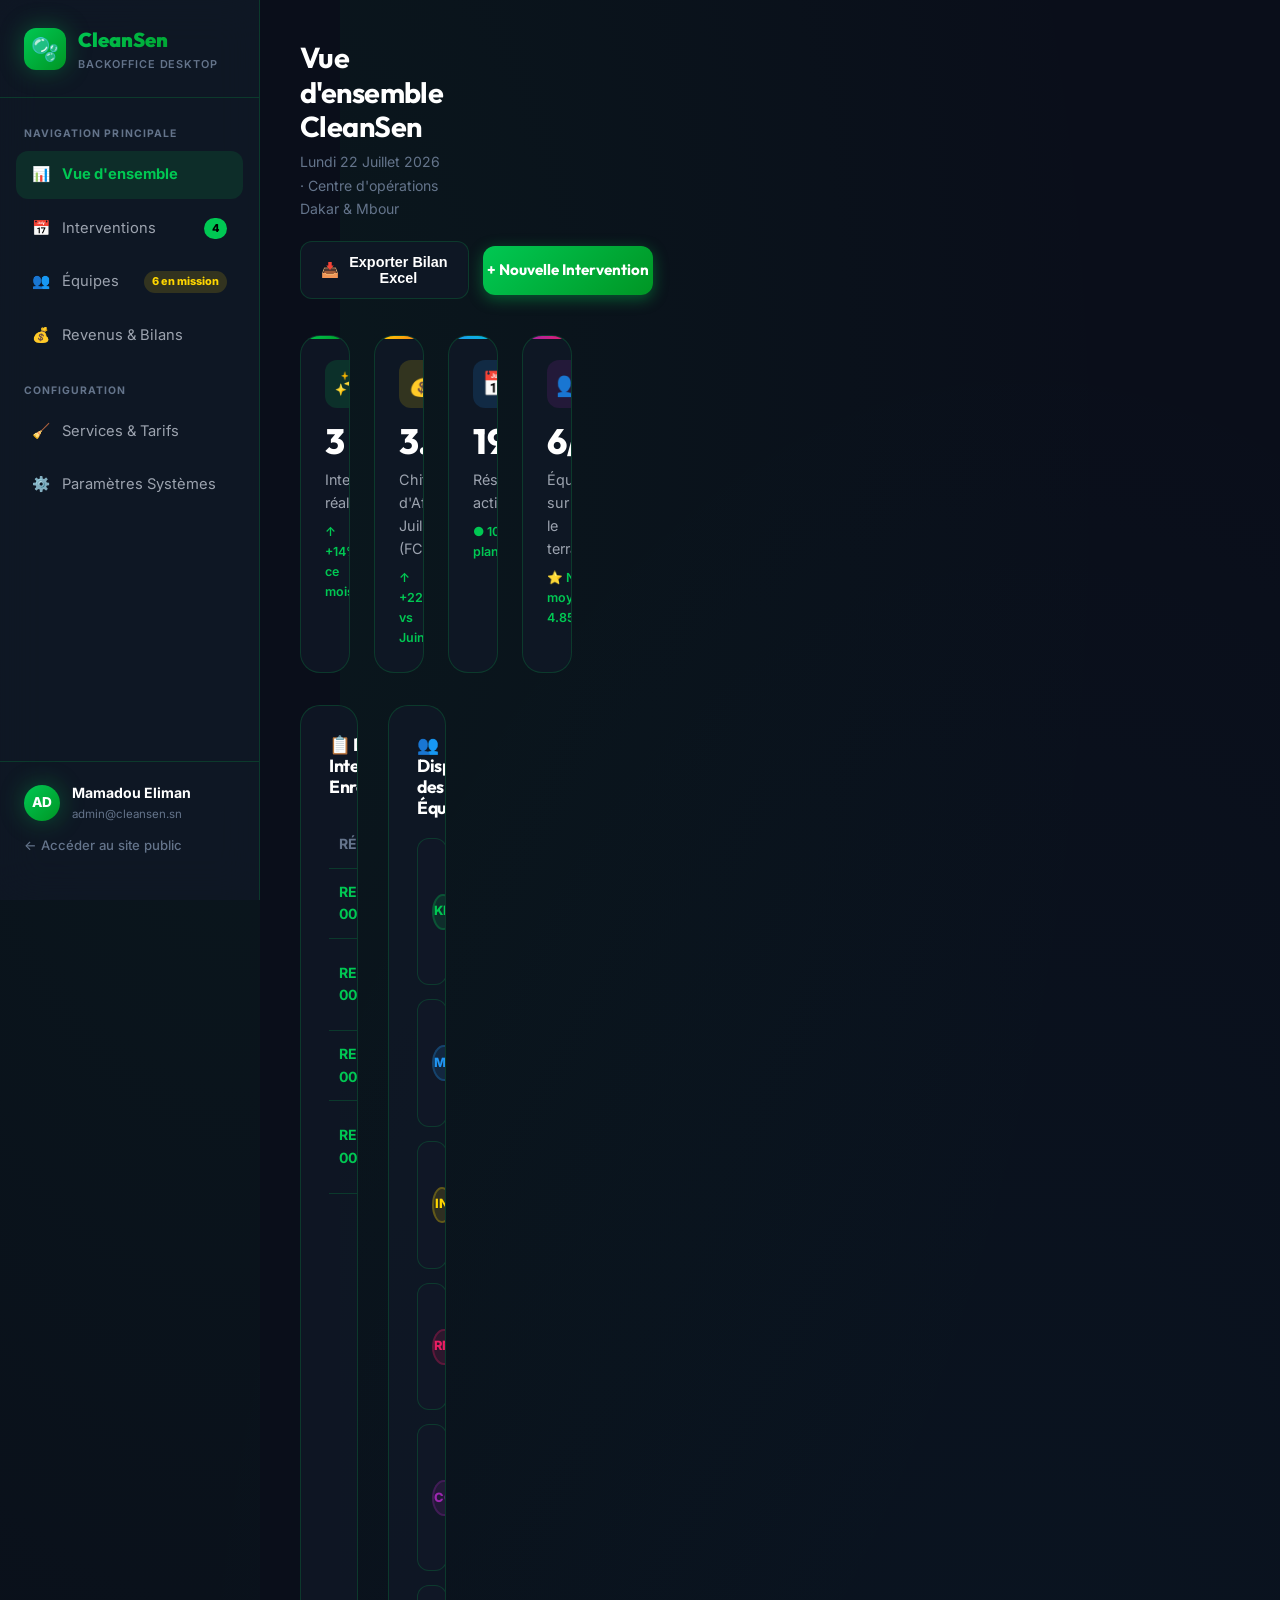
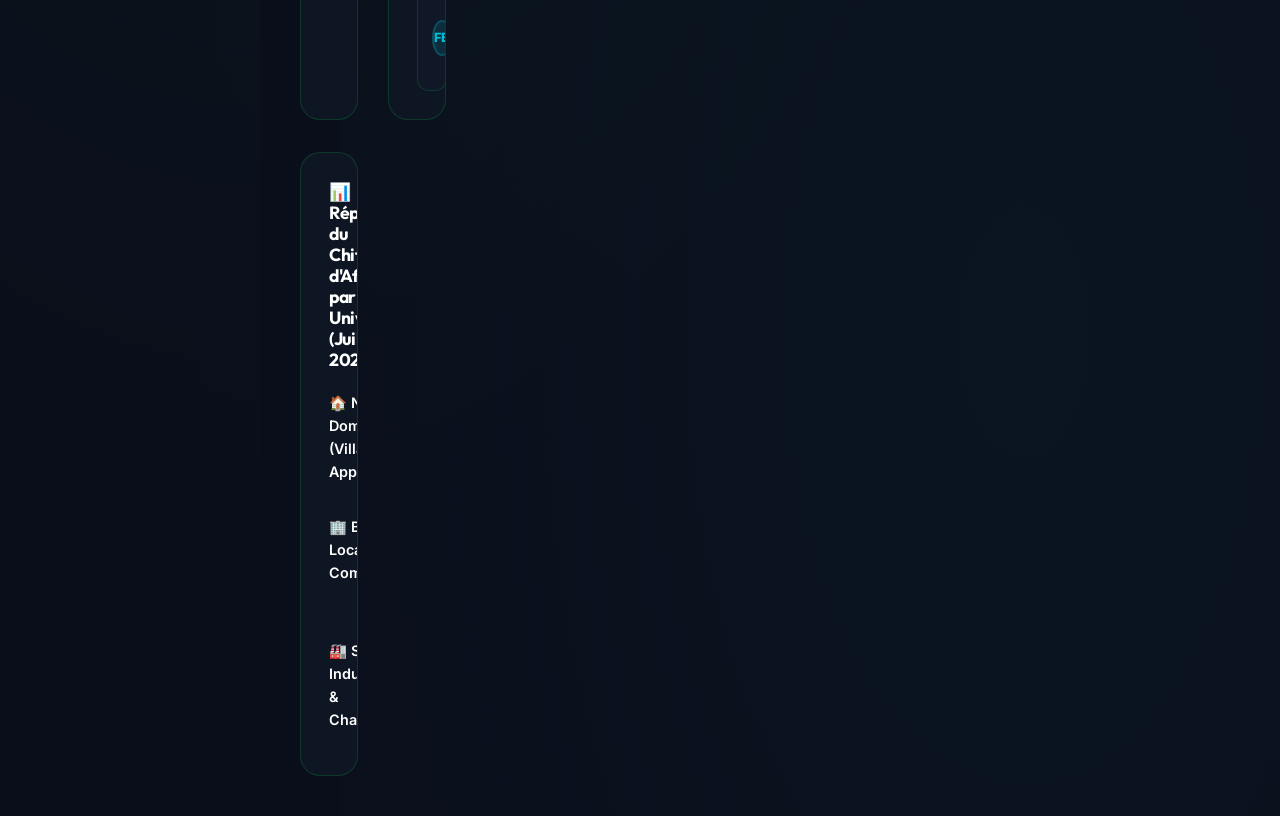
==== commit 175c8f87: "🐛 Fix rendu HTML des barres de statistiques sur admin.html" ====
--- a/admin.html
+++ b/admin.html
@@ -232,21 +232,33 @@
       <div class="card card-body" style="padding:28px;">
         <h3 style="font-size:1.1rem;margin:0 0 20px 0;">📊 Répartition du Chiffre d'Affaires par Univers (Juillet 2026)</h3>
         <div style="display:flex;flex-direction:column;gap:16px;">
-          ${[
-            {name:'🏠 Nettoyage Domicile (Villas & Appartements)', pct:55, color:'var(--primary)', val:'2 090 000 FCFA'},
-            {name:'🏢 Bureaux & Locaux Commerciaux', pct:30, color:'var(--accent)', val:'1 140 000 FCFA'},
-            {name:'🏭 Sites Industriels & Chantiers', pct:15, color:'var(--info)', val:'570 000 FCFA'},
-          ].map(r => `
-            <div>
-              <div style="display:flex;justify-content:space-between;font-size:0.9rem;margin-bottom:6px;">
-                <span style="font-weight:600;">${r.name}</span>
-                <span style="font-weight:700;color:var(--text-primary);">${r.val} (${r.pct}%)</span>
-              </div>
-              <div style="height:10px;background:var(--bg-surface);border-radius:5px;overflow:hidden;">
-                <div style="height:100%;width:${r.pct}%;background:${r.color};border-radius:5px;transition:width 1s ease;"></div>
-              </div>
-            </div>
-          `).join('')}
+          <div>
+            <div style="display:flex;justify-content:space-between;font-size:0.9rem;margin-bottom:6px;">
+              <span style="font-weight:600;">🏠 Nettoyage Domicile (Villas & Appartements)</span>
+              <span style="font-weight:700;color:var(--text-primary);">2 090 000 FCFA (55%)</span>
+            </div>
+            <div style="height:10px;background:var(--bg-surface);border-radius:5px;overflow:hidden;">
+              <div style="height:100%;width:55%;background:var(--primary);border-radius:5px;transition:width 1s ease;"></div>
+            </div>
+          </div>
+          <div>
+            <div style="display:flex;justify-content:space-between;font-size:0.9rem;margin-bottom:6px;">
+              <span style="font-weight:600;">🏢 Bureaux & Locaux Commerciaux</span>
+              <span style="font-weight:700;color:var(--text-primary);">1 140 000 FCFA (30%)</span>
+            </div>
+            <div style="height:10px;background:var(--bg-surface);border-radius:5px;overflow:hidden;">
+              <div style="height:100%;width:30%;background:var(--accent);border-radius:5px;transition:width 1s ease;"></div>
+            </div>
+          </div>
+          <div>
+            <div style="display:flex;justify-content:space-between;font-size:0.9rem;margin-bottom:6px;">
+              <span style="font-weight:600;">🏭 Sites Industriels & Chantiers</span>
+              <span style="font-weight:700;color:var(--text-primary);">570 000 FCFA (15%)</span>
+            </div>
+            <div style="height:10px;background:var(--bg-surface);border-radius:5px;overflow:hidden;">
+              <div style="height:100%;width:15%;background:var(--info);border-radius:5px;transition:width 1s ease;"></div>
+            </div>
+          </div>
         </div>
       </div>
     </div>
@@ -317,13 +329,41 @@
       <div class="card card-body" style="padding:28px;">
         <h3 style="font-size:1.1rem;margin:0 0 20px 0;">Histogramme des Revenus Mensuels 2026</h3>
         <div style="display:flex;align-items:flex-end;gap:16px;height:220px;padding-top:20px;">
-          ${[2.1,2.8,3.2,3.5,3.6,3.4,3.8].map((v,i)=>`
-            <div style="flex:1;display:flex;flex-direction:column;align-items:center;gap:8px;">
-              <div style="font-size:0.78rem;color:var(--text-primary);font-weight:700;">${v}M</div>
-              <div style="width:100%;height:${(v/4)*100}%;background:var(--grad-primary);border-radius:8px 8px 0 0;min-height:12px;box-shadow:var(--shadow-glow);"></div>
-              <div style="font-size:0.8rem;color:var(--text-muted);font-weight:600;">${['Jan','Fév','Mar','Avr','Mai','Jun','Jul'][i]}</div>
-            </div>
-          `).join('')}
+          <div style="flex:1;display:flex;flex-direction:column;align-items:center;gap:8px;">
+            <div style="font-size:0.78rem;color:var(--text-primary);font-weight:700;">2.1M</div>
+            <div style="width:100%;height:52.5%;background:var(--grad-primary);border-radius:8px 8px 0 0;min-height:12px;box-shadow:var(--shadow-glow);"></div>
+            <div style="font-size:0.8rem;color:var(--text-muted);font-weight:600;">Jan</div>
+          </div>
+          <div style="flex:1;display:flex;flex-direction:column;align-items:center;gap:8px;">
+            <div style="font-size:0.78rem;color:var(--text-primary);font-weight:700;">2.8M</div>
+            <div style="width:100%;height:70%;background:var(--grad-primary);border-radius:8px 8px 0 0;min-height:12px;box-shadow:var(--shadow-glow);"></div>
+            <div style="font-size:0.8rem;color:var(--text-muted);font-weight:600;">Fév</div>
+          </div>
+          <div style="flex:1;display:flex;flex-direction:column;align-items:center;gap:8px;">
+            <div style="font-size:0.78rem;color:var(--text-primary);font-weight:700;">3.2M</div>
+            <div style="width:100%;height:80%;background:var(--grad-primary);border-radius:8px 8px 0 0;min-height:12px;box-shadow:var(--shadow-glow);"></div>
+            <div style="font-size:0.8rem;color:var(--text-muted);font-weight:600;">Mar</div>
+          </div>
+          <div style="flex:1;display:flex;flex-direction:column;align-items:center;gap:8px;">
+            <div style="font-size:0.78rem;color:var(--text-primary);font-weight:700;">3.5M</div>
+            <div style="width:100%;height:87.5%;background:var(--grad-primary);border-radius:8px 8px 0 0;min-height:12px;box-shadow:var(--shadow-glow);"></div>
+            <div style="font-size:0.8rem;color:var(--text-muted);font-weight:600;">Avr</div>
+          </div>
+          <div style="flex:1;display:flex;flex-direction:column;align-items:center;gap:8px;">
+            <div style="font-size:0.78rem;color:var(--text-primary);font-weight:700;">3.6M</div>
+            <div style="width:100%;height:90%;background:var(--grad-primary);border-radius:8px 8px 0 0;min-height:12px;box-shadow:var(--shadow-glow);"></div>
+            <div style="font-size:0.8rem;color:var(--text-muted);font-weight:600;">Mai</div>
+          </div>
+          <div style="flex:1;display:flex;flex-direction:column;align-items:center;gap:8px;">
+            <div style="font-size:0.78rem;color:var(--text-primary);font-weight:700;">3.4M</div>
+            <div style="width:100%;height:85%;background:var(--grad-primary);border-radius:8px 8px 0 0;min-height:12px;box-shadow:var(--shadow-glow);"></div>
+            <div style="font-size:0.8rem;color:var(--text-muted);font-weight:600;">Jun</div>
+          </div>
+          <div style="flex:1;display:flex;flex-direction:column;align-items:center;gap:8px;">
+            <div style="font-size:0.78rem;color:var(--text-primary);font-weight:700;">3.8M</div>
+            <div style="width:100%;height:95%;background:var(--grad-primary);border-radius:8px 8px 0 0;min-height:12px;box-shadow:var(--shadow-glow);"></div>
+            <div style="font-size:0.8rem;color:var(--text-muted);font-weight:600;">Jul</div>
+          </div>
         </div>
       </div>
     </div>
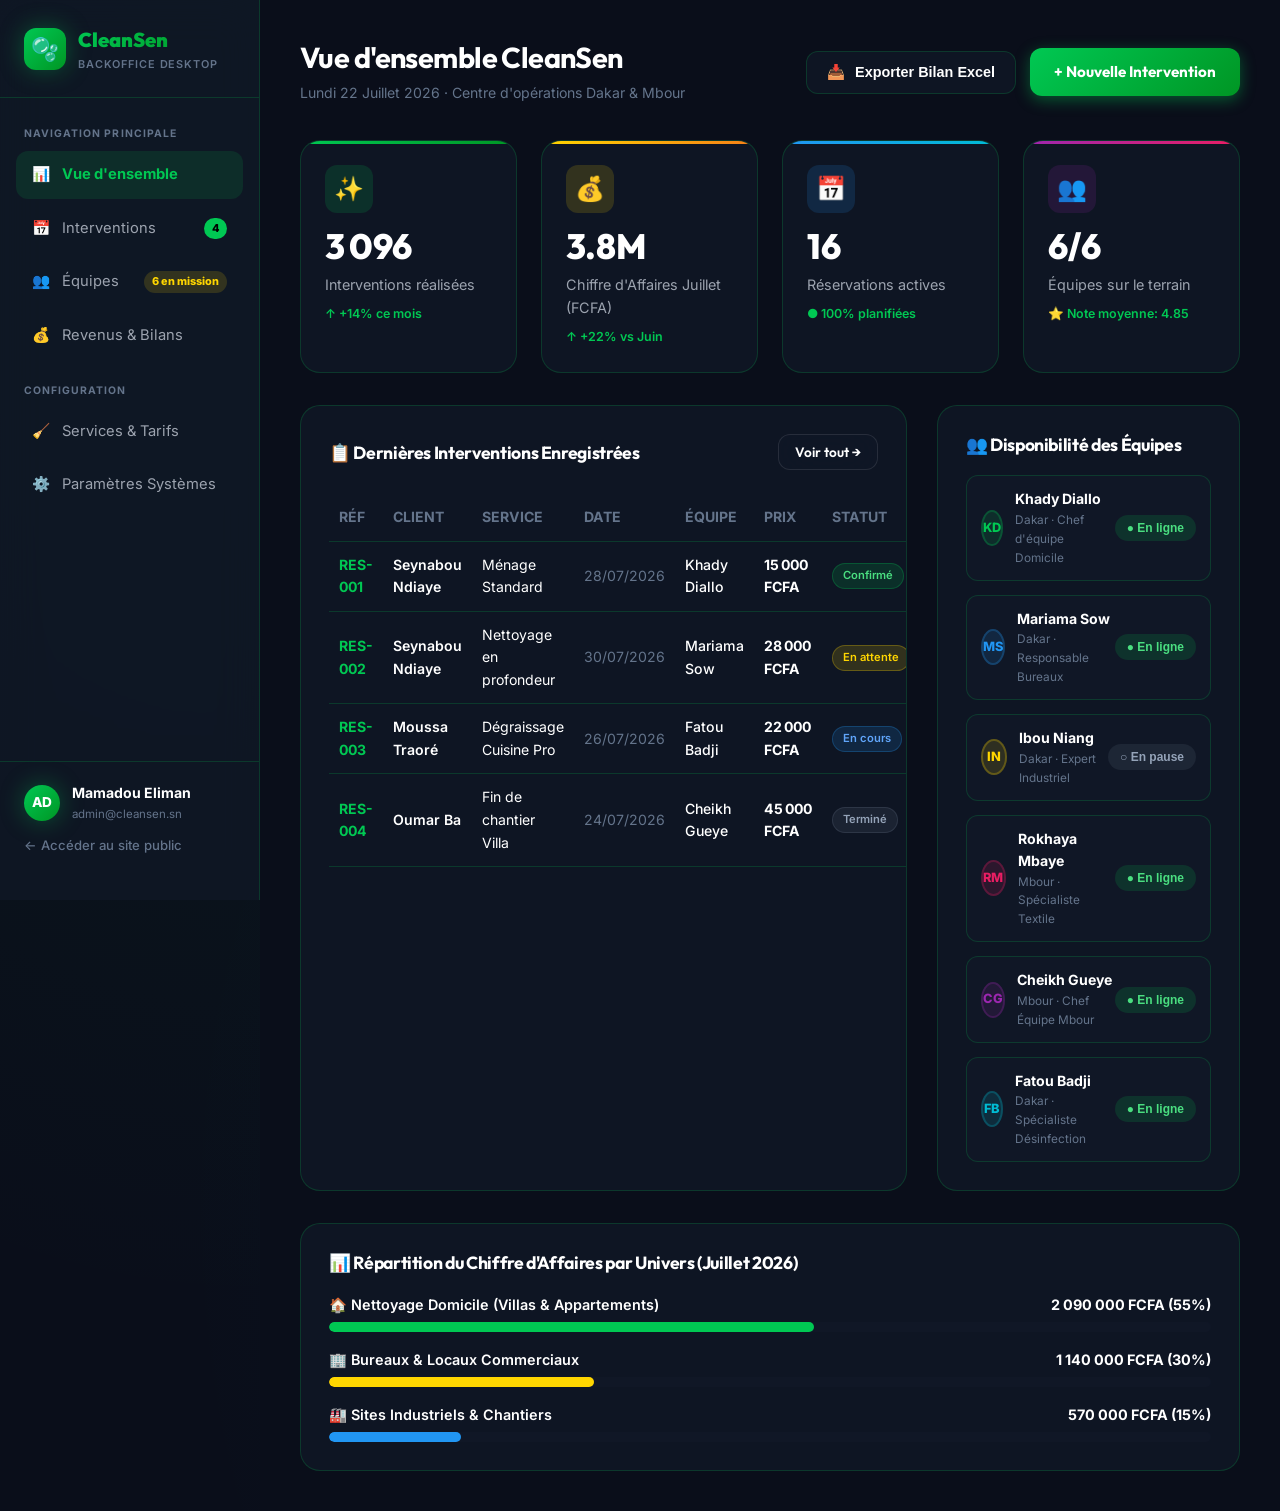
==== commit 39fd34f6: "🖥️ Fix disposition layout desktop admin (width calc & margins)" ====
--- a/admin.html
+++ b/admin.html
@@ -26,9 +26,9 @@
 
     /* ─── DESKTOP LAYOUT ─── */
     .admin-container {
-      display: grid;
-      grid-template-columns: 260px 1fr;
+      display: block;
       min-height: 100vh;
+      position: relative;
     }
 
     .admin-sidebar {
@@ -45,7 +45,6 @@
       z-index: 100;
       display: flex;
       flex-direction: column;
-      transition: transform 0.3s ease;
     }
 
     .admin-main {
@@ -53,6 +52,7 @@
       padding: 40px;
       background: var(--bg-dark);
       min-height: 100vh;
+      width: calc(100% - 260px);
       box-sizing: border-box;
     }
 
@@ -62,6 +62,7 @@
       grid-template-columns: repeat(4, 1fr);
       gap: 24px;
       margin-bottom: 32px;
+      width: 100%;
     }
 
     /* Responsive adjustments */
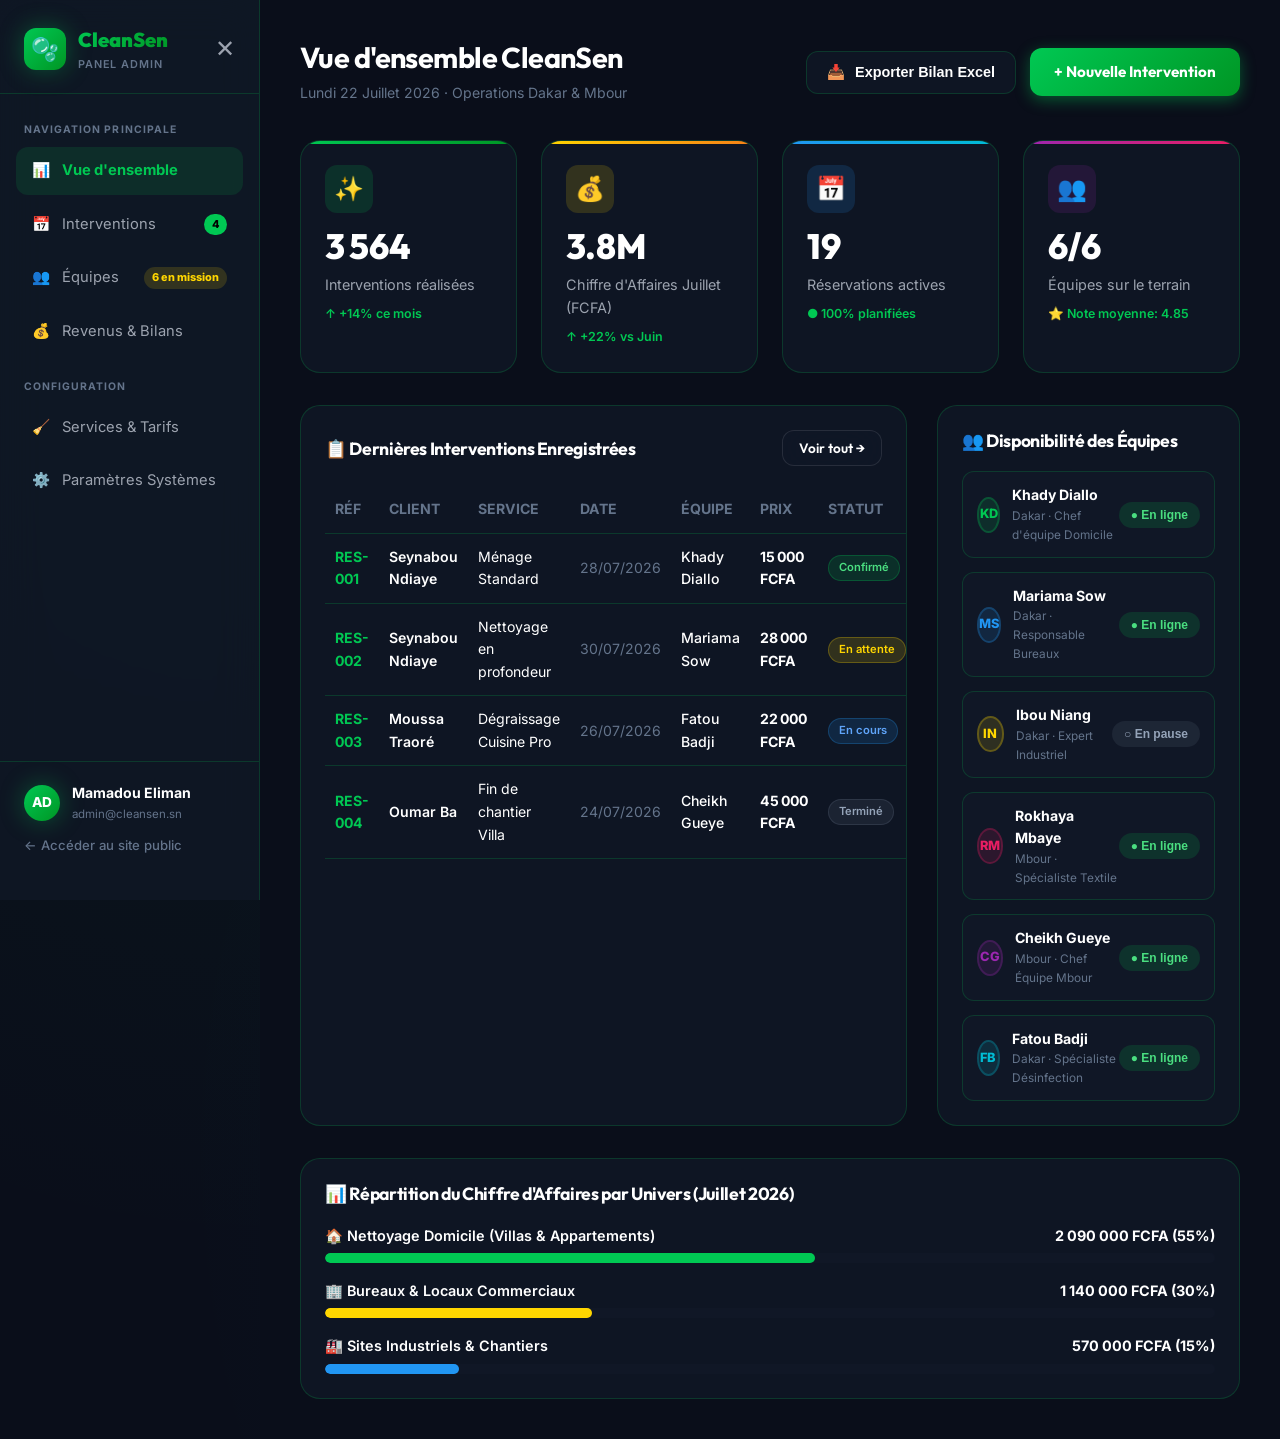
==== commit 39c8a156: "📱 Adaptation complète du Backoffice Admin sur Mobile (drawer, kpi 1 col, table scrollable)" ====
--- a/admin.html
+++ b/admin.html
@@ -45,6 +45,7 @@
       z-index: 100;
       display: flex;
       flex-direction: column;
+      transition: transform 0.3s ease;
     }
 
     .admin-main {
@@ -65,40 +66,101 @@
       width: 100%;
     }
 
-    /* Responsive adjustments */
+    .desktop-dual-grid {
+      display: grid;
+      grid-template-columns: 2fr 1fr;
+      gap: 30px;
+      margin-bottom: 32px;
+    }
+
+    .mobile-header {
+      display: none;
+    }
+
+    /* ─── MOBILE RESPONSIVE ADAPTATIONS ─── */
     @media (max-width: 1200px) {
       .desktop-kpi-grid { grid-template-columns: repeat(2, 1fr); gap: 16px; }
       .admin-main { padding: 24px; }
     }
 
     @media (max-width: 900px) {
-      .admin-container { grid-template-columns: 1fr; }
+      .mobile-header {
+        display: flex;
+        align-items: center;
+        justify-content: space-between;
+        padding: 14px 20px;
+        background: var(--bg-card);
+        border-bottom: 1px solid var(--border);
+        position: sticky;
+        top: 0;
+        z-index: 200;
+        backdrop-filter: blur(15px);
+      }
+
       .admin-sidebar {
-        position: static;
+        position: fixed;
+        top: 0;
+        left: 0;
+        bottom: 0;
+        width: 280px;
+        transform: translateX(-100%);
+        box-shadow: 0 0 50px rgba(0,0,0,0.8);
+      }
+      .admin-sidebar.open {
+        transform: translateX(0);
+      }
+
+      .admin-main {
+        margin-left: 0 !important;
+        width: 100% !important;
+        padding: 20px 16px !important;
+      }
+
+      .desktop-kpi-grid { grid-template-columns: 1fr; gap: 16px; }
+      .desktop-dual-grid { grid-template-columns: 1fr; gap: 20px; }
+
+      .header-actions {
+        flex-direction: column;
+        align-items: stretch !important;
         width: 100%;
-        border-right: none;
-        border-bottom: 1px solid var(--border);
+        gap: 10px;
       }
-      .admin-main { margin-left: 0; padding: 20px 16px; }
-      .desktop-kpi-grid { grid-template-columns: 1fr; }
+      .header-actions button, .header-actions a {
+        width: 100%;
+        justify-content: center;
+      }
     }
   </style>
 </head>
 <body>
 <div class="toast-container" id="toast-container"></div>
 
+<!-- HEADER MOBILE COMPACT -->
+<div class="mobile-header">
+  <div style="display:flex;align-items:center;gap:10px;">
+    <div style="width:34px;height:34px;background:var(--grad-primary);border-radius:10px;display:flex;align-items:center;justify-content:center;font-size:1.1rem;box-shadow:var(--shadow-glow);">🫧</div>
+    <div>
+      <div style="font-family:var(--font-display);font-weight:900;font-size:1.1rem;background:var(--grad-primary);-webkit-background-clip:text;-webkit-text-fill-color:transparent;background-clip:text;">CleanSen Admin</div>
+    </div>
+  </div>
+  <button onclick="toggleAdminDrawer()" style="background:var(--bg-surface);border:1px solid var(--border);color:var(--text-primary);padding:8px 14px;border-radius:8px;font-size:1.2rem;cursor:pointer;">
+    ☰
+  </button>
+</div>
+
 <div class="admin-container">
 
-  <!-- SIDEBAR ADMIN DESKTOP -->
-  <aside class="admin-sidebar">
-    <div style="padding:0 24px 24px;border-bottom:1px solid var(--border);">
+  <!-- SIDEBAR ADMIN DESKTOP & DRAWER MOBILE -->
+  <aside class="admin-sidebar" id="admin-sidebar">
+    <div style="padding:0 24px 20px;border-bottom:1px solid var(--border);display:flex;align-items:center;justify-content:space-between;">
       <div style="display:flex;align-items:center;gap:12px;">
         <div style="width:42px;height:42px;background:var(--grad-primary);border-radius:12px;display:flex;align-items:center;justify-content:center;font-size:1.4rem;box-shadow:var(--shadow-glow);">🫧</div>
         <div>
           <div style="font-family:var(--font-display);font-weight:900;font-size:1.25rem;background:var(--grad-primary);-webkit-background-clip:text;-webkit-text-fill-color:transparent;background-clip:text;">CleanSen</div>
-          <div style="font-size:0.68rem;color:var(--text-muted);letter-spacing:0.08em;font-weight:600;">BACKOFFICE DESKTOP</div>
-        </div>
-      </div>
+          <div style="font-size:0.68rem;color:var(--text-muted);letter-spacing:0.08em;font-weight:600;">PANEL ADMIN</div>
+        </div>
+      </div>
+      <button onclick="toggleAdminDrawer()" style="background:none;border:none;color:var(--text-secondary);font-size:1.5rem;cursor:pointer;" class="mobile-only">✕</button>
     </div>
 
     <nav style="padding:20px 16px;flex:1;">
@@ -107,15 +169,15 @@
         <li><a href="#" onclick="showAdminTab('overview', this)" id="tab-overview" style="display:flex;align-items:center;gap:12px;padding:12px 16px;border-radius:12px;color:var(--primary);background:rgba(0,200,83,0.12);font-weight:700;font-size:0.92rem;text-decoration:none;">
           <span>📊</span> Vue d'ensemble
         </a></li>
-        <li><a href="#" onclick="showAdminTab('reservations', this)" id="tab-reservations" style="display:flex;align-items:center;gap:12px;padding:12px 16px;border-radius:12px;color:var(--text-secondary);font-size:0.92rem;text-decoration:none;transition:0.2s;" onmouseover="if(!this.style.background.includes('0,200,83'))this.style.background='rgba(255,255,255,0.04)'" onmouseout="if(!this.style.background.includes('0,200,83'))this.style.background=''">
+        <li><a href="#" onclick="showAdminTab('reservations', this)" id="tab-reservations" style="display:flex;align-items:center;gap:12px;padding:12px 16px;border-radius:12px;color:var(--text-secondary);font-size:0.92rem;text-decoration:none;transition:0.2s;">
           <span>📅</span> Interventions
           <span style="margin-left:auto;background:var(--primary);color:#000;font-size:0.68rem;font-weight:800;padding:2px 8px;border-radius:12px;">4</span>
         </a></li>
-        <li><a href="#" onclick="showAdminTab('equipes', this)" id="tab-equipes" style="display:flex;align-items:center;gap:12px;padding:12px 16px;border-radius:12px;color:var(--text-secondary);font-size:0.92rem;text-decoration:none;transition:0.2s;" onmouseover="if(!this.style.background.includes('0,200,83'))this.style.background='rgba(255,255,255,0.04)'" onmouseout="if(!this.style.background.includes('0,200,83'))this.style.background=''">
+        <li><a href="#" onclick="showAdminTab('equipes', this)" id="tab-equipes" style="display:flex;align-items:center;gap:12px;padding:12px 16px;border-radius:12px;color:var(--text-secondary);font-size:0.92rem;text-decoration:none;transition:0.2s;">
           <span>👥</span> Équipes
           <span style="margin-left:auto;background:rgba(255,214,0,0.15);color:var(--accent);font-size:0.68rem;font-weight:800;padding:2px 8px;border-radius:12px;">6 en mission</span>
         </a></li>
-        <li><a href="#" onclick="showAdminTab('revenus', this)" id="tab-revenus" style="display:flex;align-items:center;gap:12px;padding:12px 16px;border-radius:12px;color:var(--text-secondary);font-size:0.92rem;text-decoration:none;transition:0.2s;" onmouseover="if(!this.style.background.includes('0,200,83'))this.style.background='rgba(255,255,255,0.04)'" onmouseout="if(!this.style.background.includes('0,200,83'))this.style.background=''">
+        <li><a href="#" onclick="showAdminTab('revenus', this)" id="tab-revenus" style="display:flex;align-items:center;gap:12px;padding:12px 16px;border-radius:12px;color:var(--text-secondary);font-size:0.92rem;text-decoration:none;transition:0.2s;">
           <span>💰</span> Revenus & Bilans
         </a></li>
       </ul>
@@ -143,16 +205,16 @@
     </div>
   </aside>
 
-  <!-- CONTENU PRINCIPAL DESKTOP -->
+  <!-- CONTENU PRINCIPAL -->
   <main class="admin-main">
 
     <!-- DESKTOP TOP BAR -->
     <div style="display:flex;align-items:center;justify-content:space-between;margin-bottom:36px;flex-wrap:wrap;gap:20px;">
       <div>
         <h1 style="font-size:1.8rem;margin:0 0 6px 0;font-family:var(--font-display);" id="admin-title">Vue d'ensemble CleanSen</h1>
-        <p style="font-size:0.88rem;color:var(--text-muted);margin:0;" id="admin-date">Lundi 22 Juillet 2026 · Centre d'opérations Dakar & Mbour</p>
-      </div>
-      <div style="display:flex;gap:14px;align-items:center;">
+        <p style="font-size:0.88rem;color:var(--text-muted);margin:0;" id="admin-date">Lundi 22 Juillet 2026 · Operations Dakar & Mbour</p>
+      </div>
+      <div class="header-actions" style="display:flex;gap:14px;align-items:center;">
         <button onclick="showToast('Rapport d\'activité exporté !', 'success')" style="background:var(--bg-card);border:1px solid var(--border);border-radius:12px;color:var(--text-primary);cursor:pointer;padding:12px 20px;font-size:0.9rem;font-weight:600;display:flex;align-items:center;gap:10px;transition:0.2s;">
           <span>📥</span> Exporter Bilan Excel
         </button>
@@ -160,10 +222,10 @@
       </div>
     </div>
 
-    <!-- ─── TAB 1: VUE D'ENSEMBLE (DESKTOP) ─── -->
+    <!-- ─── TAB 1: VUE D'ENSEMBLE ─── -->
     <div id="section-overview">
 
-      <!-- DESKTOP 4-COLUMN KPIS -->
+      <!-- 4-COLUMN KPIS -->
       <div class="desktop-kpi-grid">
         <div class="stat-card stat-card-green" data-animate>
           <div class="stat-icon" style="background:rgba(0,200,83,0.15);font-size:1.5rem;">✨</div>
@@ -194,12 +256,12 @@
         </div>
       </div>
 
-      <!-- DESKTOP DUAL SECTION: TABLE (2FR) + TEAMS (1FR) -->
-      <div style="display:grid;grid-template-columns:2fr 1fr;gap:30px;margin-bottom:32px;" class="desktop-dual-grid">
+      <!-- DUAL SECTION: TABLE + TEAMS -->
+      <div class="desktop-dual-grid">
         
         <!-- TABLE DES RÉSERVATIONS RÉCENTES -->
-        <div class="card card-body" style="padding:28px;">
-          <div style="display:flex;align-items:center;justify-content:space-between;margin-bottom:24px;">
+        <div class="card card-body" style="padding:24px;">
+          <div style="display:flex;align-items:center;justify-content:space-between;margin-bottom:20px;">
             <h3 style="font-size:1.1rem;margin:0;">📋 Dernières Interventions Enregistrées</h3>
             <button onclick="showAdminTab('reservations', document.getElementById('tab-reservations'))" class="btn btn-ghost btn-sm">Voir tout →</button>
           </div>
@@ -223,14 +285,14 @@
         </div>
 
         <!-- STATUT ÉQUIPES EN DIRECT -->
-        <div class="card card-body" style="padding:28px;">
+        <div class="card card-body" style="padding:24px;">
           <h3 style="font-size:1.1rem;margin:0 0 20px 0;">👥 Disponibilité des Équipes</h3>
           <div id="equipes-status-list" style="display:flex;flex-direction:column;gap:14px;"></div>
         </div>
       </div>
 
       <!-- REVENUS PAR UNIVERS DE SERVICE -->
-      <div class="card card-body" style="padding:28px;">
+      <div class="card card-body" style="padding:24px;">
         <h3 style="font-size:1.1rem;margin:0 0 20px 0;">📊 Répartition du Chiffre d'Affaires par Univers (Juillet 2026)</h3>
         <div style="display:flex;flex-direction:column;gap:16px;">
           <div>
@@ -274,7 +336,7 @@
           <button class="filter-chip" onclick="filterAdminRes('en_cours', this)">🔄 En cours</button>
           <button class="filter-chip" onclick="filterAdminRes('termine', this)">🏆 Terminées</button>
         </div>
-        <input type="text" class="form-control" placeholder="🔍 Rechercher client, réf, adresse..." style="width:280px;font-size:0.9rem;padding:10px 16px;border-radius:12px;" oninput="searchAdminRes(this.value)">
+        <input type="text" class="form-control" placeholder="🔍 Rechercher client, réf..." style="width:280px;font-size:0.9rem;padding:10px 16px;border-radius:12px;" oninput="searchAdminRes(this.value)">
       </div>
 
       <div class="card" style="overflow:hidden;">
@@ -299,7 +361,7 @@
       </div>
     </div>
 
-    <!-- ─── TAB 3: ÉQUIPES DESKTOP ─── -->
+    <!-- ─── TAB 3: ÉQUIPES ─── -->
     <div id="section-equipes" style="display:none;">
       <div style="display:flex;justify-content:space-between;align-items:center;margin-bottom:24px;">
         <h3 style="font-size:1.2rem;margin:0;">👥 Gestion & Affectation des Équipes</h3>
@@ -396,6 +458,11 @@
     { id:'RES-005', client:'Bineta Sall', tel:'+221 70 333 22 11', service:'Lavage de Vitres', date:'29/07/2026', heure:'11:00', adresse:'Mermoz, Rue 10', ville:'Dakar', equipe:'Khady Diallo', montant:8000, statut:'confirme' },
   ];
 
+  function toggleAdminDrawer() {
+    const sidebar = document.getElementById('admin-sidebar');
+    sidebar.classList.toggle('open');
+  }
+
   function showAdminTab(name, linkEl) {
     ['overview','reservations','equipes','revenus','services','parametres'].forEach(s => {
       const el = document.getElementById(`section-${s}`);
@@ -417,6 +484,10 @@
 
     const titles = { overview:"Vue d'ensemble CleanSen", reservations:"Gestion des Interventions", equipes:"Gestion & Affectation des Équipes", revenus:"Bilans & Revenus", services:"Services & Tarifs", parametres:"Paramètres Système" };
     document.getElementById('admin-title').textContent = titles[name] || name;
+
+    if(window.innerWidth < 900) {
+      document.getElementById('admin-sidebar').classList.remove('open');
+    }
 
     if(name === 'overview') renderOverview();
     if(name === 'reservations') renderAllRes('all');
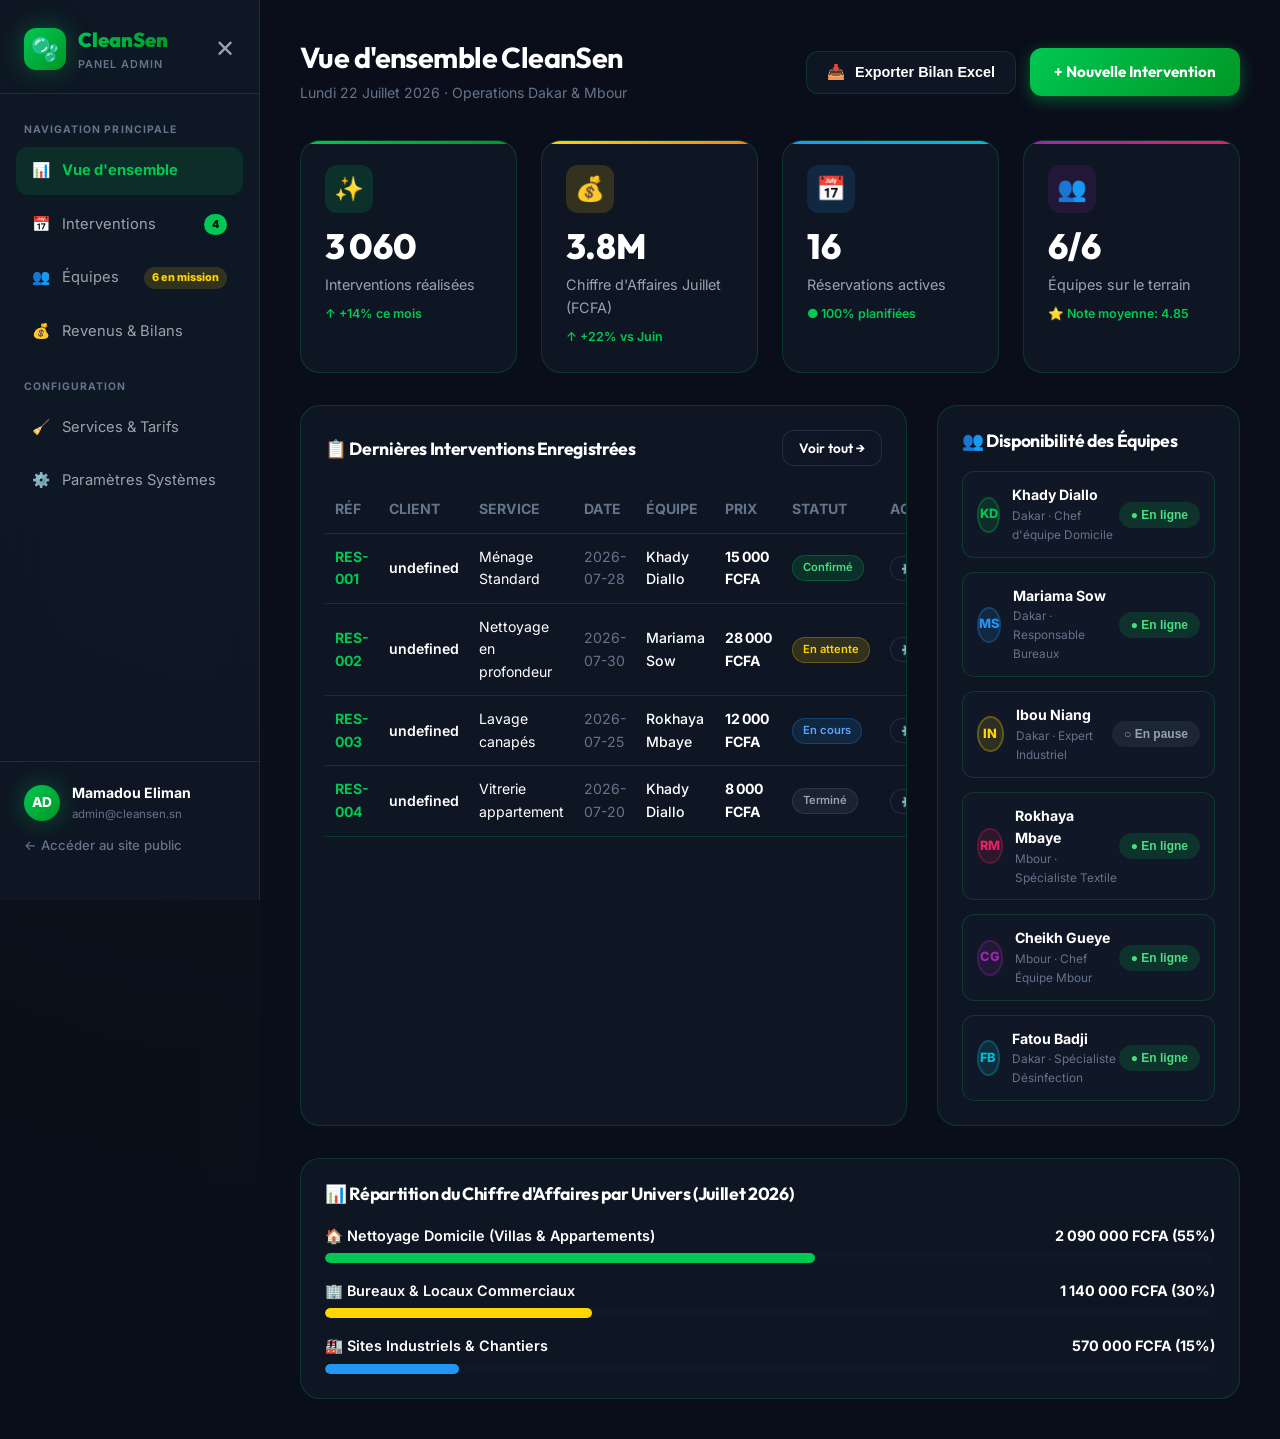
==== commit f79752a4: "🚀 Plateforme CleanSen Démo Complète (Synchronisation temps réel Client/Admin & Bouton Démo)" ====
--- a/admin.html
+++ b/admin.html
@@ -450,13 +450,16 @@
 
 <script src="js/app.js"></script>
 <script>
-  let adminResList = [
-    { id:'RES-001', client:'Seynabou Ndiaye', tel:'+221 77 123 45 67', service:'Ménage Standard', date:'28/07/2026', heure:'09:00', adresse:'Almadies, Villa 12', ville:'Dakar', equipe:'Khady Diallo', montant:15000, statut:'confirme' },
-    { id:'RES-002', client:'Seynabou Ndiaye', tel:'+221 77 123 45 67', service:'Nettoyage en profondeur', date:'30/07/2026', heure:'08:00', adresse:'Sacré-Cœur 3, Apt 4B', ville:'Dakar', equipe:'Mariama Sow', montant:28000, statut:'en_attente' },
-    { id:'RES-003', client:'Moussa Traoré', tel:'+221 77 987 65 43', service:'Dégraissage Cuisine Pro', date:'26/07/2026', heure:'14:00', adresse:'Plateau, Imm. Magal', ville:'Dakar', equipe:'Fatou Badji', montant:22000, statut:'en_cours' },
-    { id:'RES-004', client:'Oumar Ba', tel:'+221 76 555 44 33', service:'Fin de chantier Villa', date:'24/07/2026', heure:'08:00', adresse:'Saly Portudal', ville:'Mbour', equipe:'Cheikh Gueye', montant:45000, statut:'termine' },
-    { id:'RES-005', client:'Bineta Sall', tel:'+221 70 333 22 11', service:'Lavage de Vitres', date:'29/07/2026', heure:'11:00', adresse:'Mermoz, Rue 10', ville:'Dakar', equipe:'Khady Diallo', montant:8000, statut:'confirme' },
-  ];
+  let adminResList = getStoredReservations();
+
+  function syncAdminData() {
+    adminResList = getStoredReservations();
+    renderOverview();
+    renderAllRes('all');
+  }
+
+  window.addEventListener('cleansen_state_updated', syncAdminData);
+  window.addEventListener('storage', syncAdminData);
 
   function toggleAdminDrawer() {
     const sidebar = document.getElementById('admin-sidebar');
@@ -600,12 +603,8 @@
   }
 
   function changeStatutRes(id, newStatut) {
-    const r = adminResList.find(x => x.id === id);
-    if(r) {
-      r.statut = newStatut;
-      renderAllRes();
-      showToast(`Réservation ${id} mise à jour en '${newStatut}'`, 'success');
-    }
+    updateReservationStatusState(id, newStatut);
+    showToast(`Réservation ${id} mise à jour en '${newStatut}'`, 'success');
   }
 
   function renderAdminEquipes() {
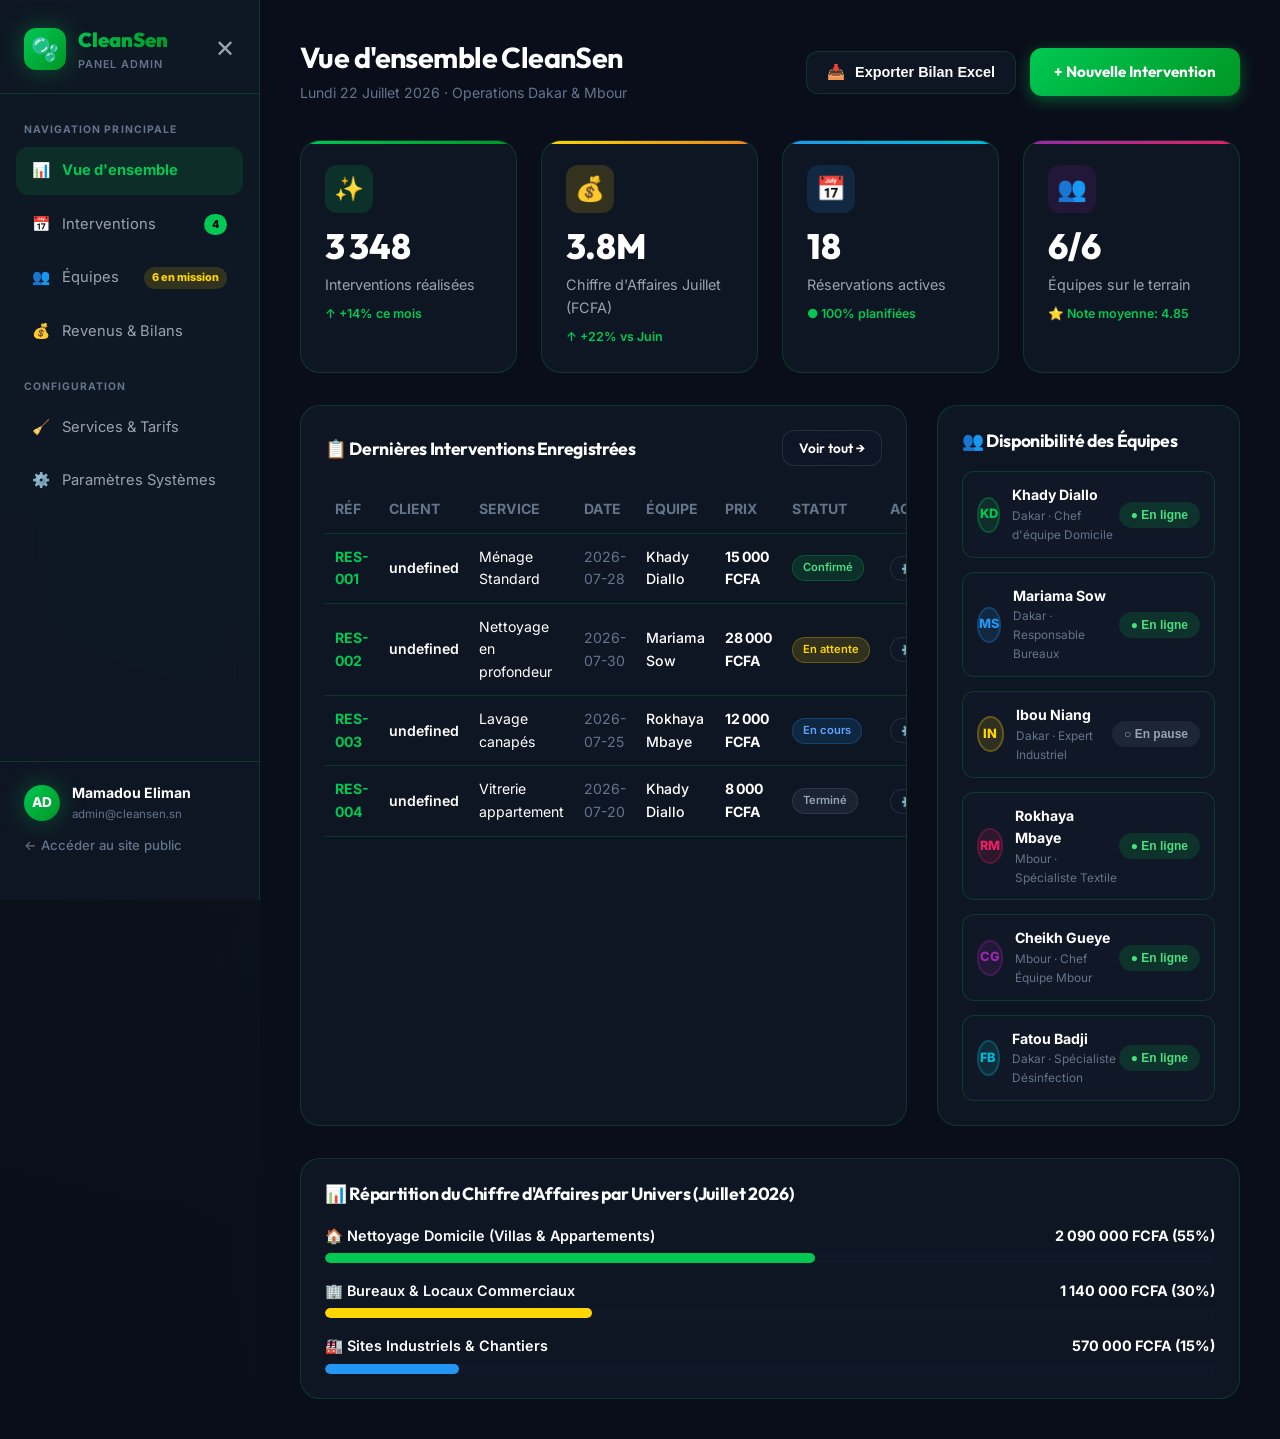
==== commit db7fe1e3: "📄 Ajout Téléchargement Factures & Notifications WhatsApp Démo" ====
--- a/admin.html
+++ b/admin.html
@@ -571,9 +571,11 @@
           <td style="padding:14px 18px;font-weight:800;">${r.montant.toLocaleString('fr-SN')} FCFA</td>
           <td style="padding:14px 18px;"><span class="badge ${st.cls}" style="font-size:0.72rem;">${st.label}</span></td>
           <td style="padding:14px 18px;">
-            <div style="display:flex;gap:6px;">
+            <div style="display:flex;gap:6px;flex-wrap:wrap;">
               <button onclick="changeStatutRes('${r.id}', 'confirme')" class="btn btn-primary btn-sm" style="padding:6px 10px;font-size:0.75rem;">✓ Valider</button>
               <button onclick="changeStatutRes('${r.id}', 'termine')" class="btn btn-gold btn-sm" style="padding:6px 10px;font-size:0.75rem;">🏆 Terminer</button>
+              <button onclick="afficherModalWhatsApp('${r.id}')" class="btn btn-ghost btn-sm" style="padding:6px 10px;font-size:0.75rem;" title="Notifier sur WhatsApp">📲 WhatsApp</button>
+              <button onclick="telechargerFactureDemo('${r.id}')" class="btn btn-ghost btn-sm" style="padding:6px 10px;font-size:0.75rem;" title="Télécharger Facture">📄 Facture</button>
             </div>
           </td>
         </tr>
